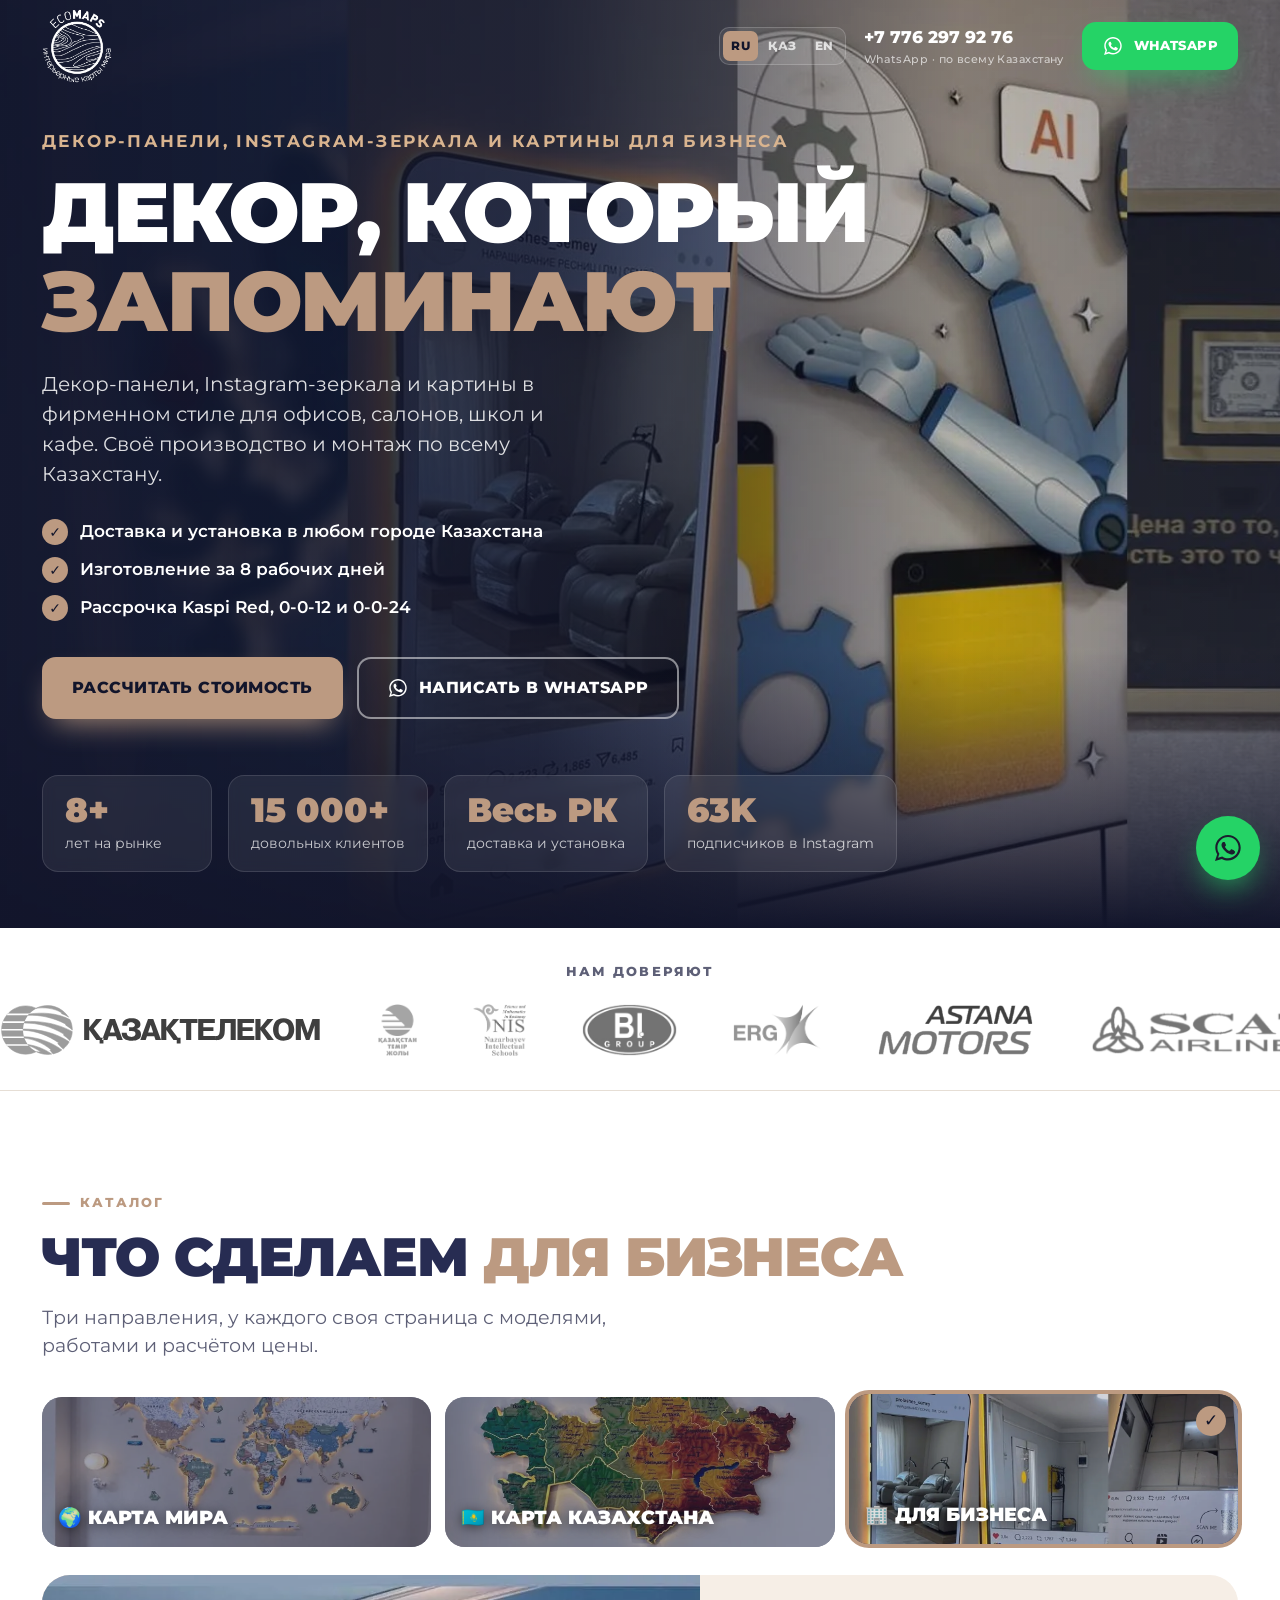
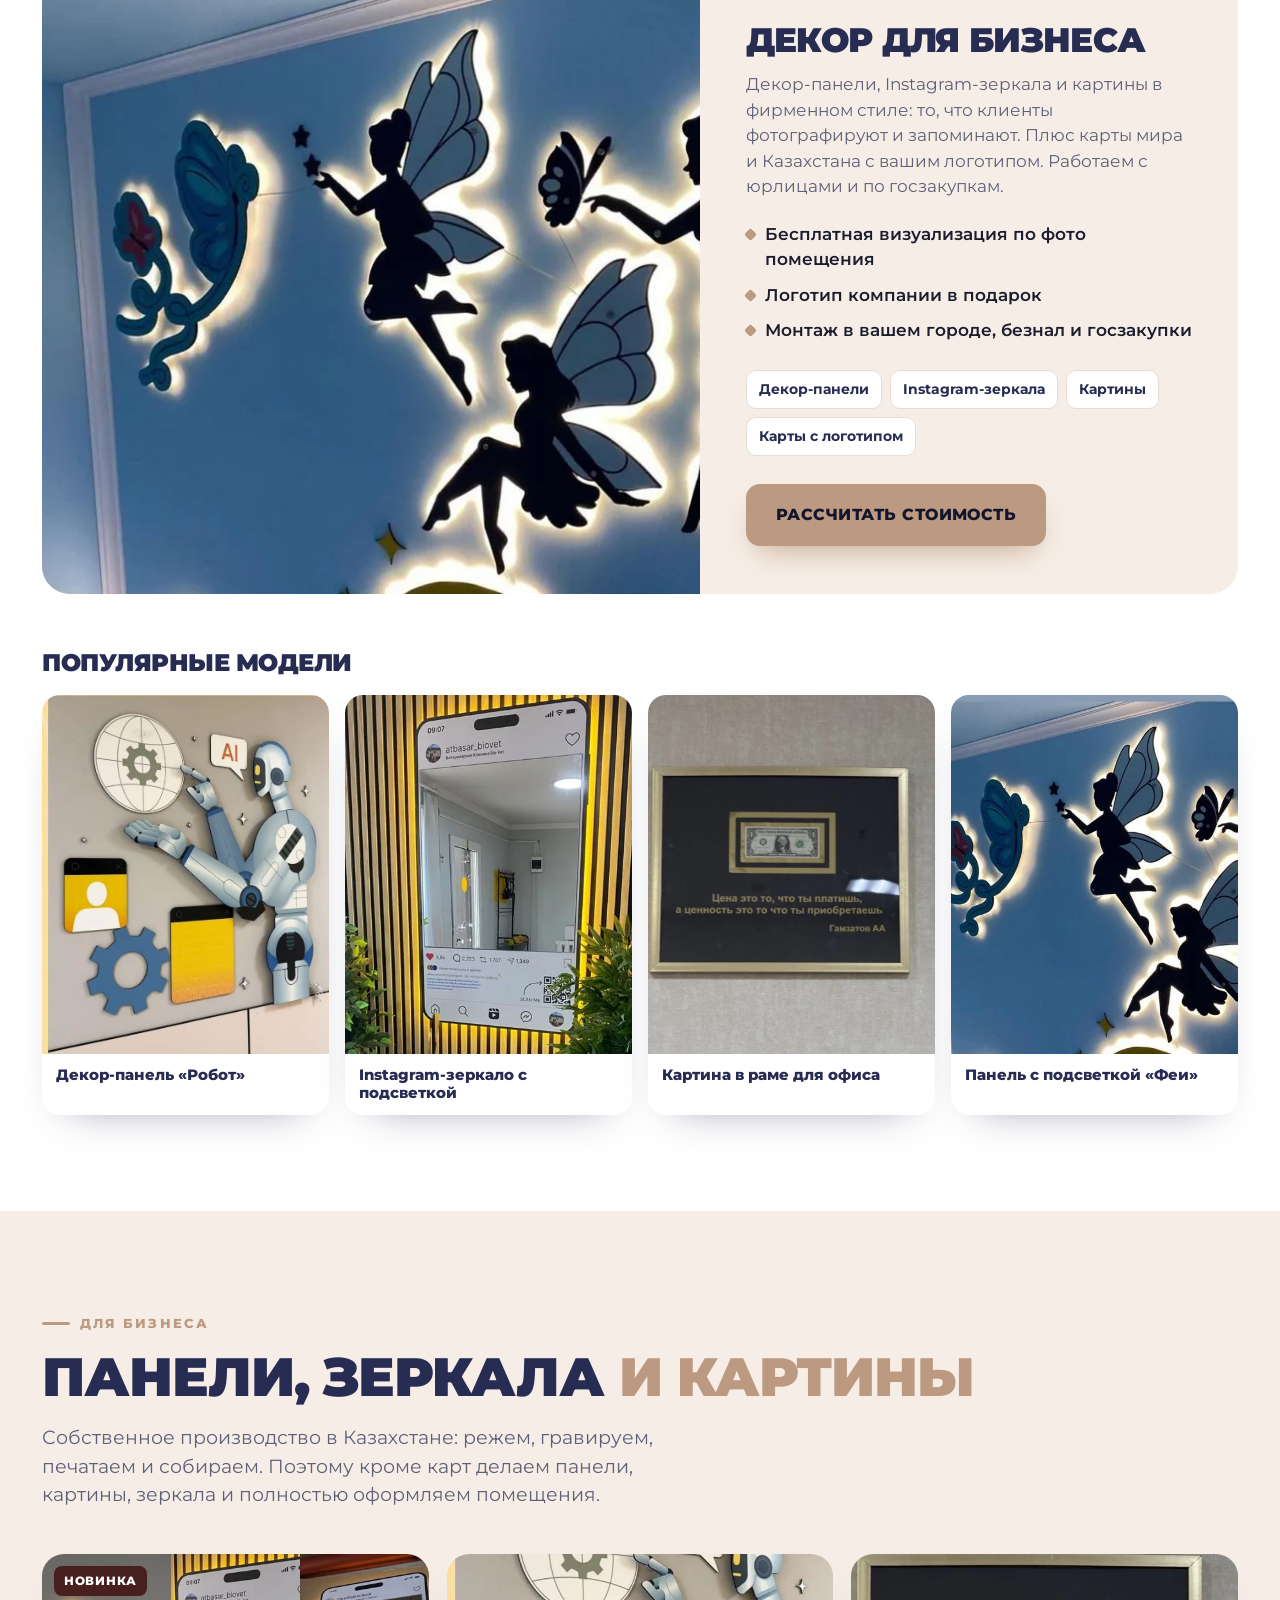
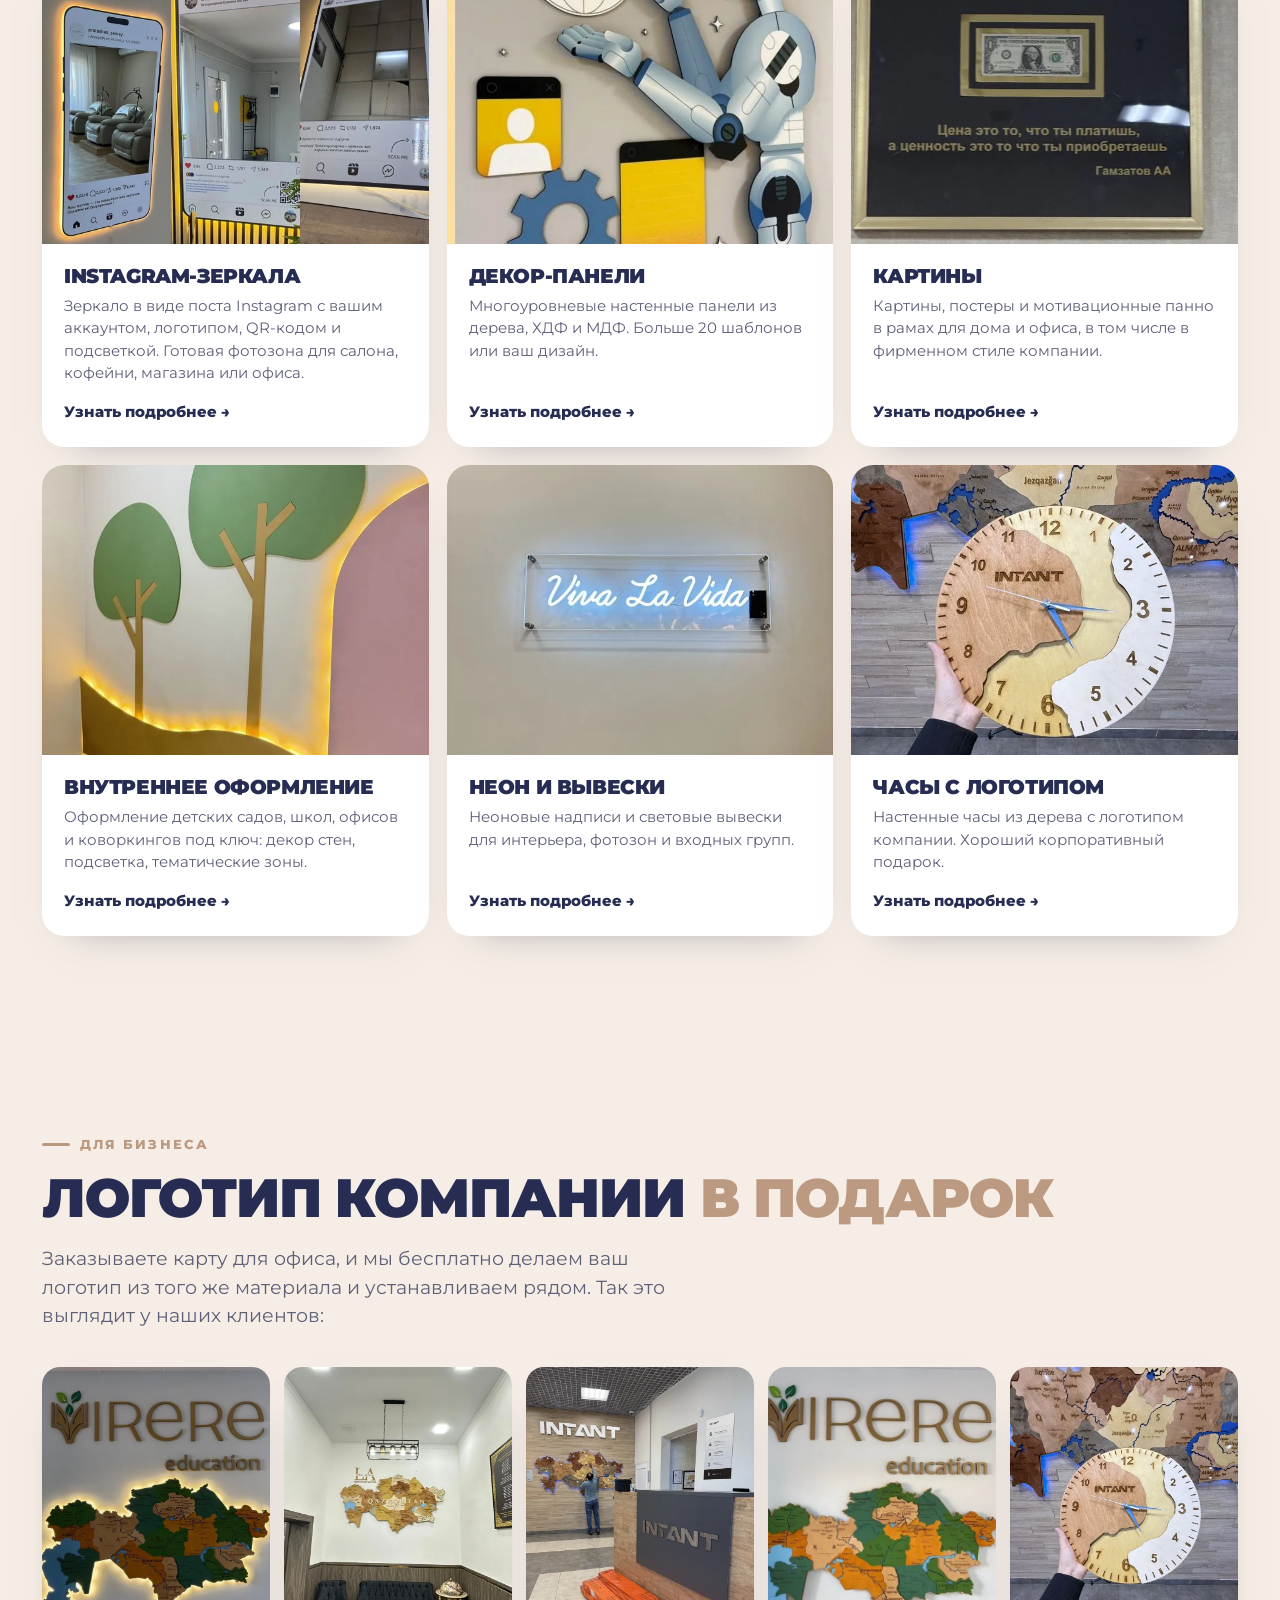
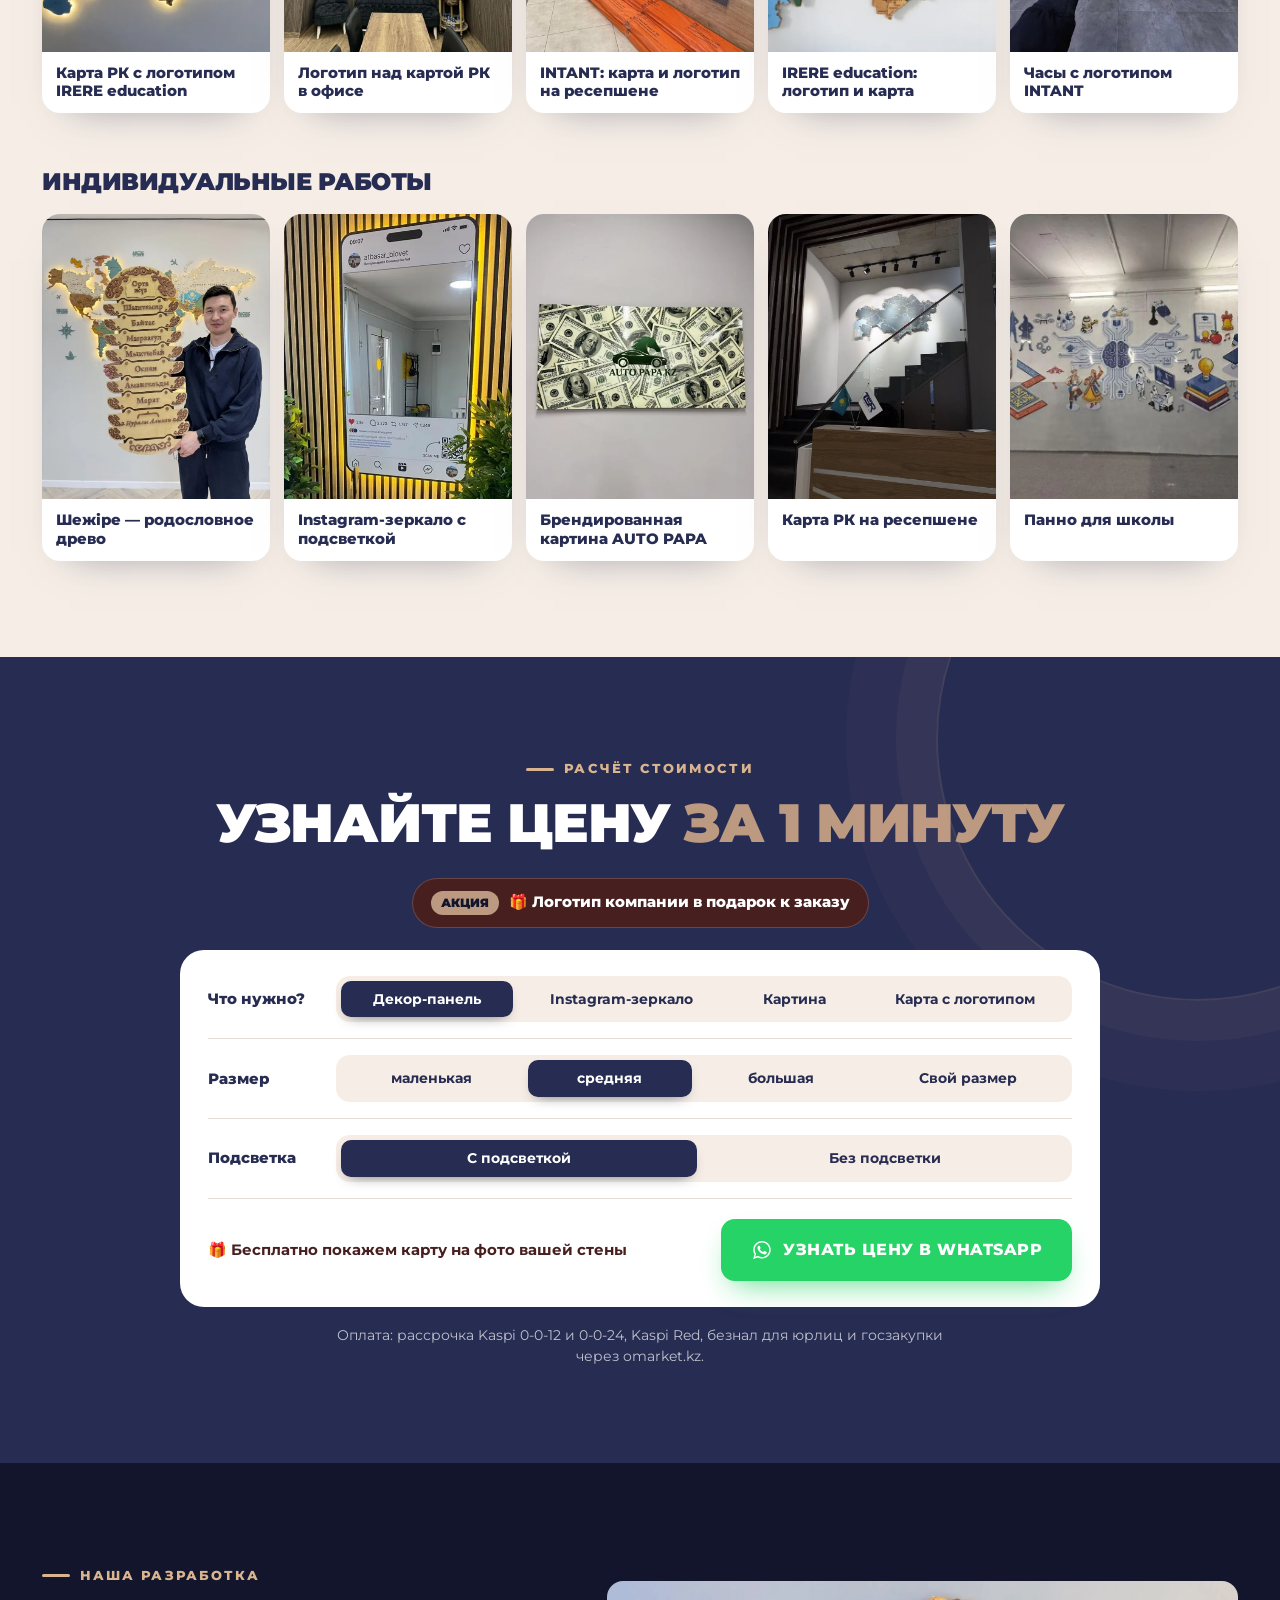
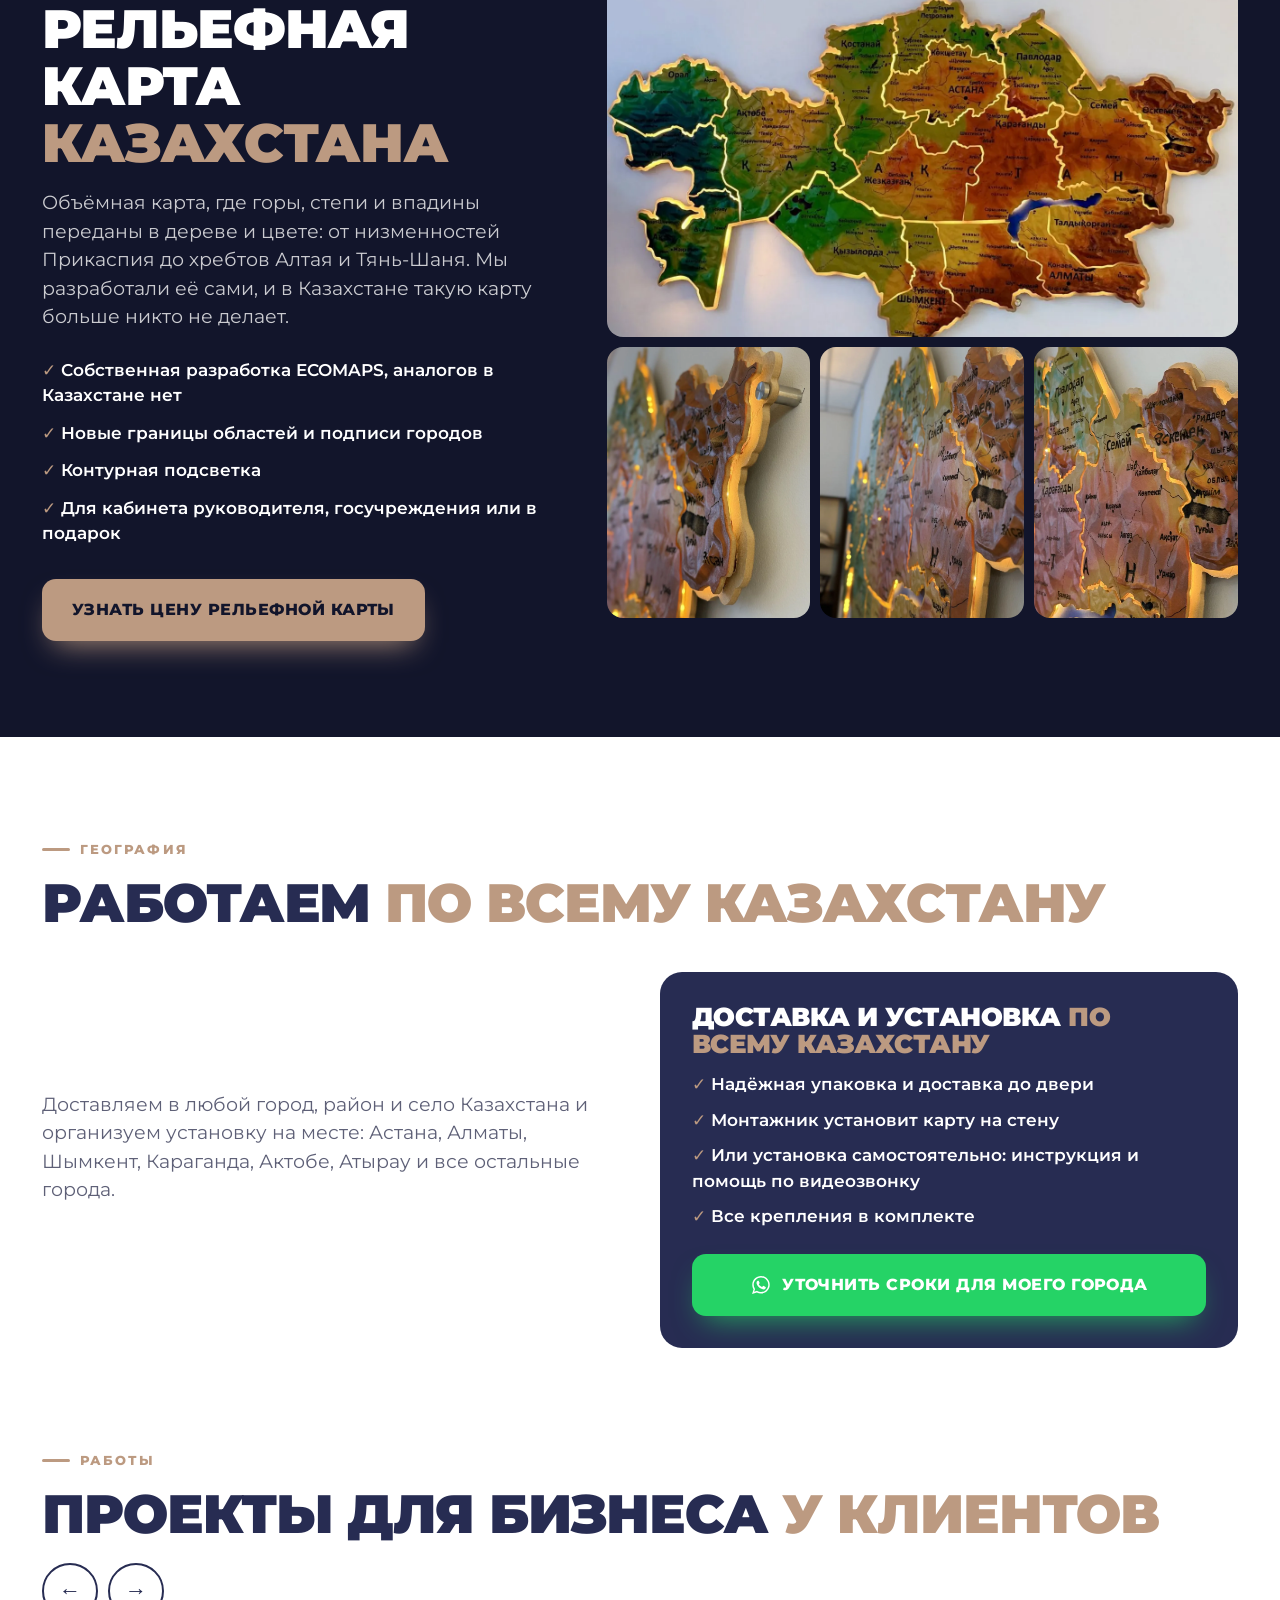
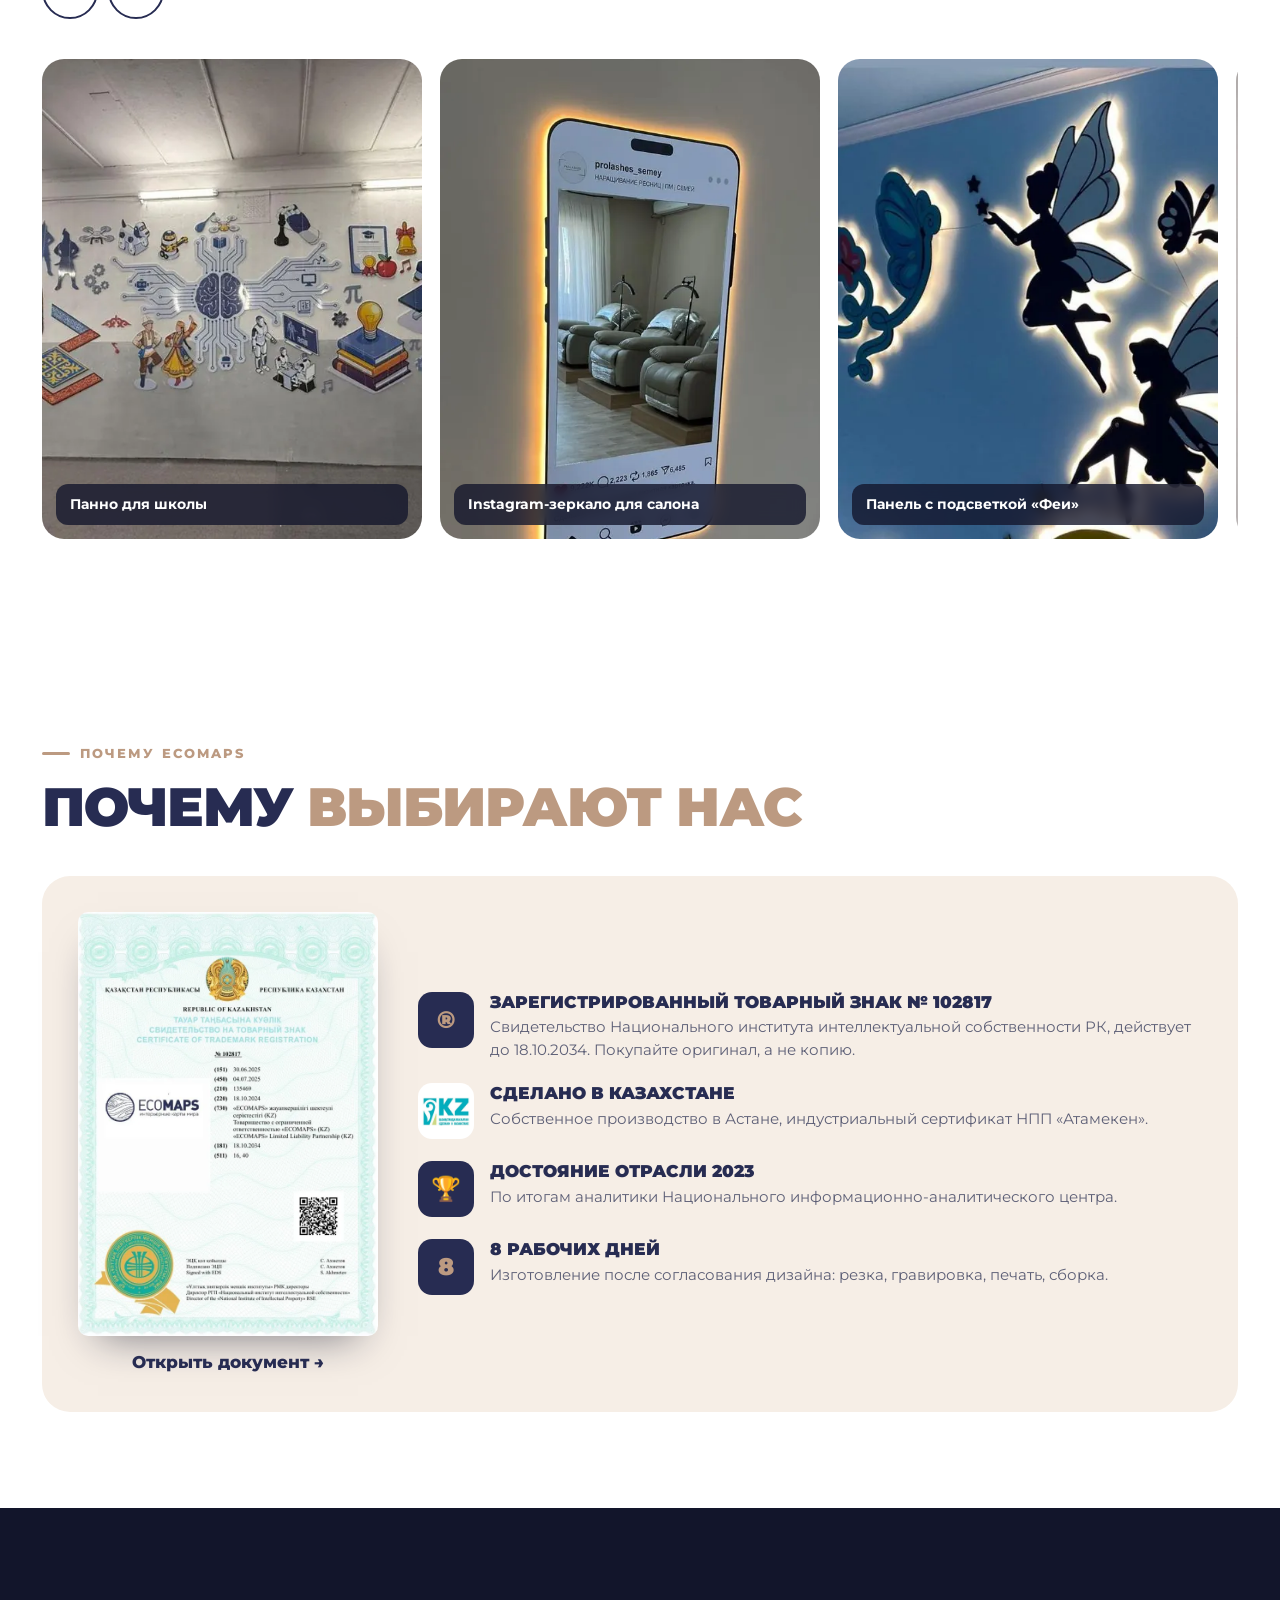
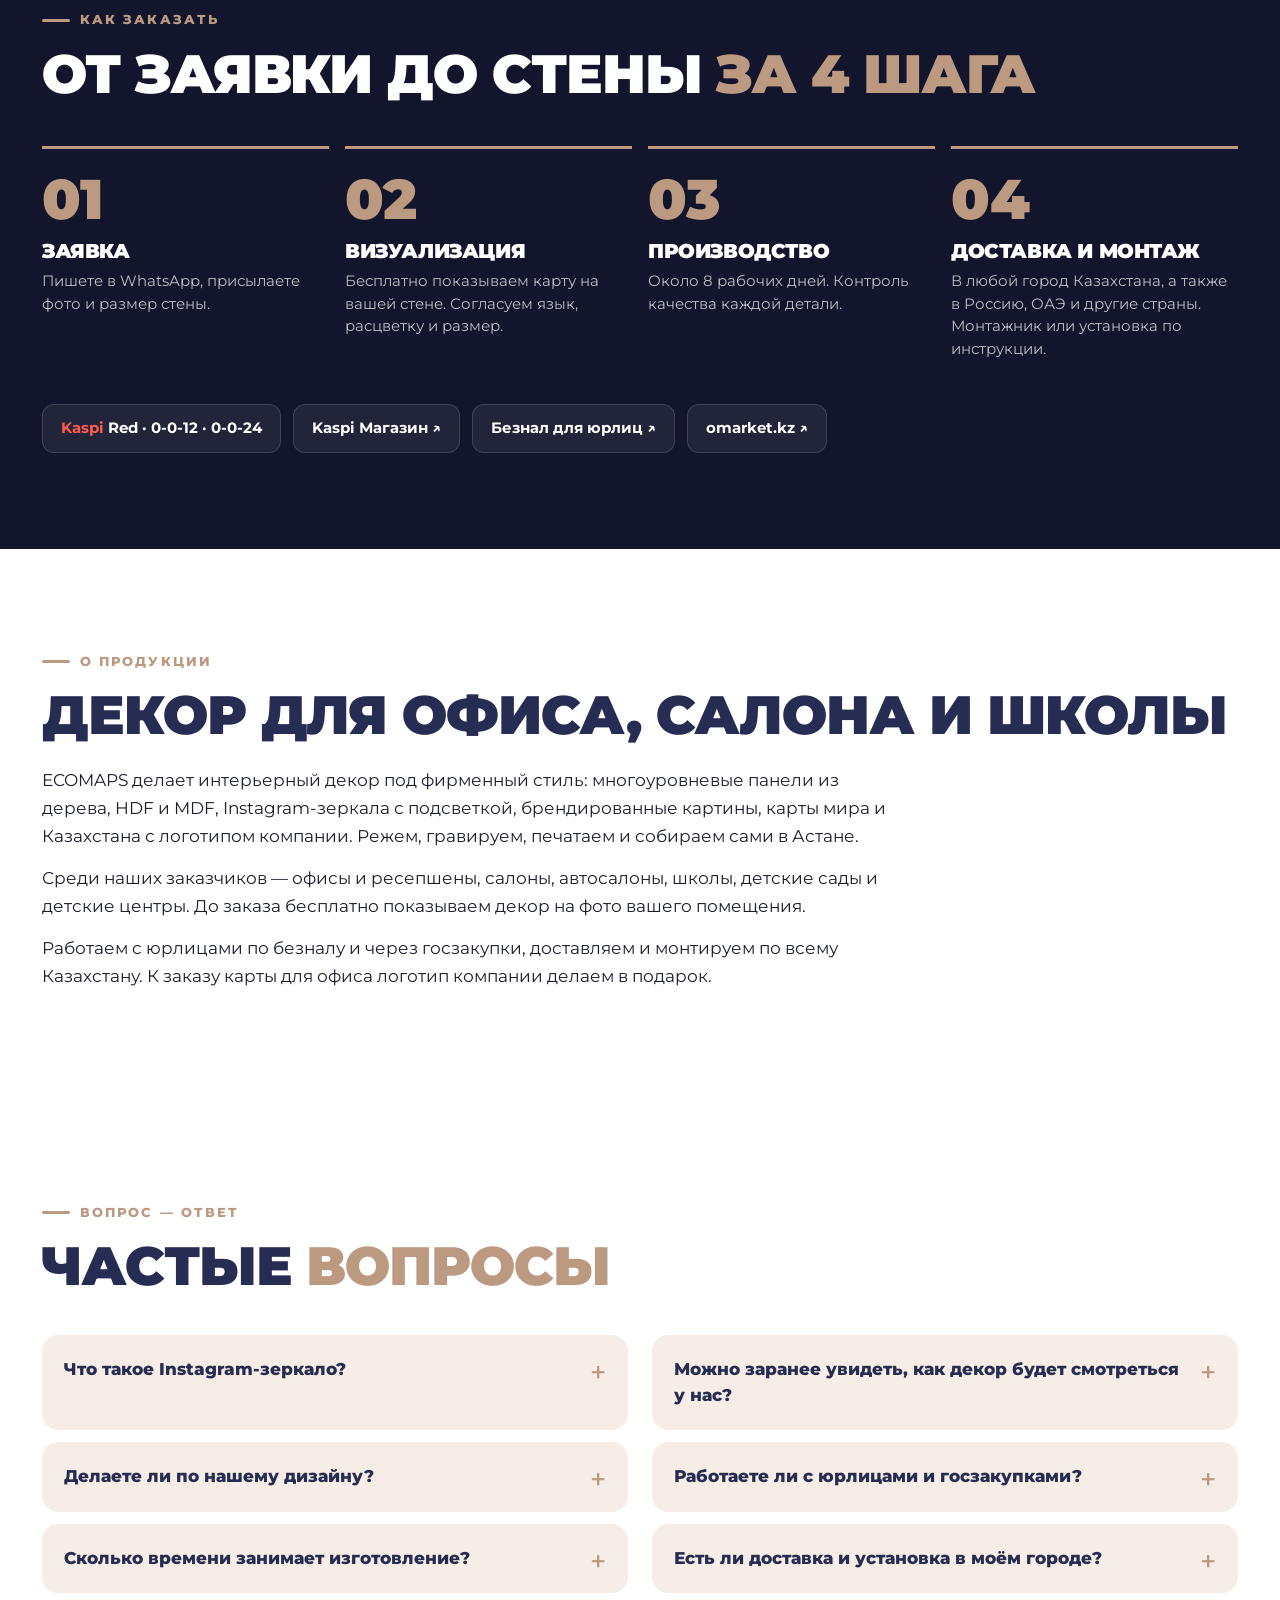
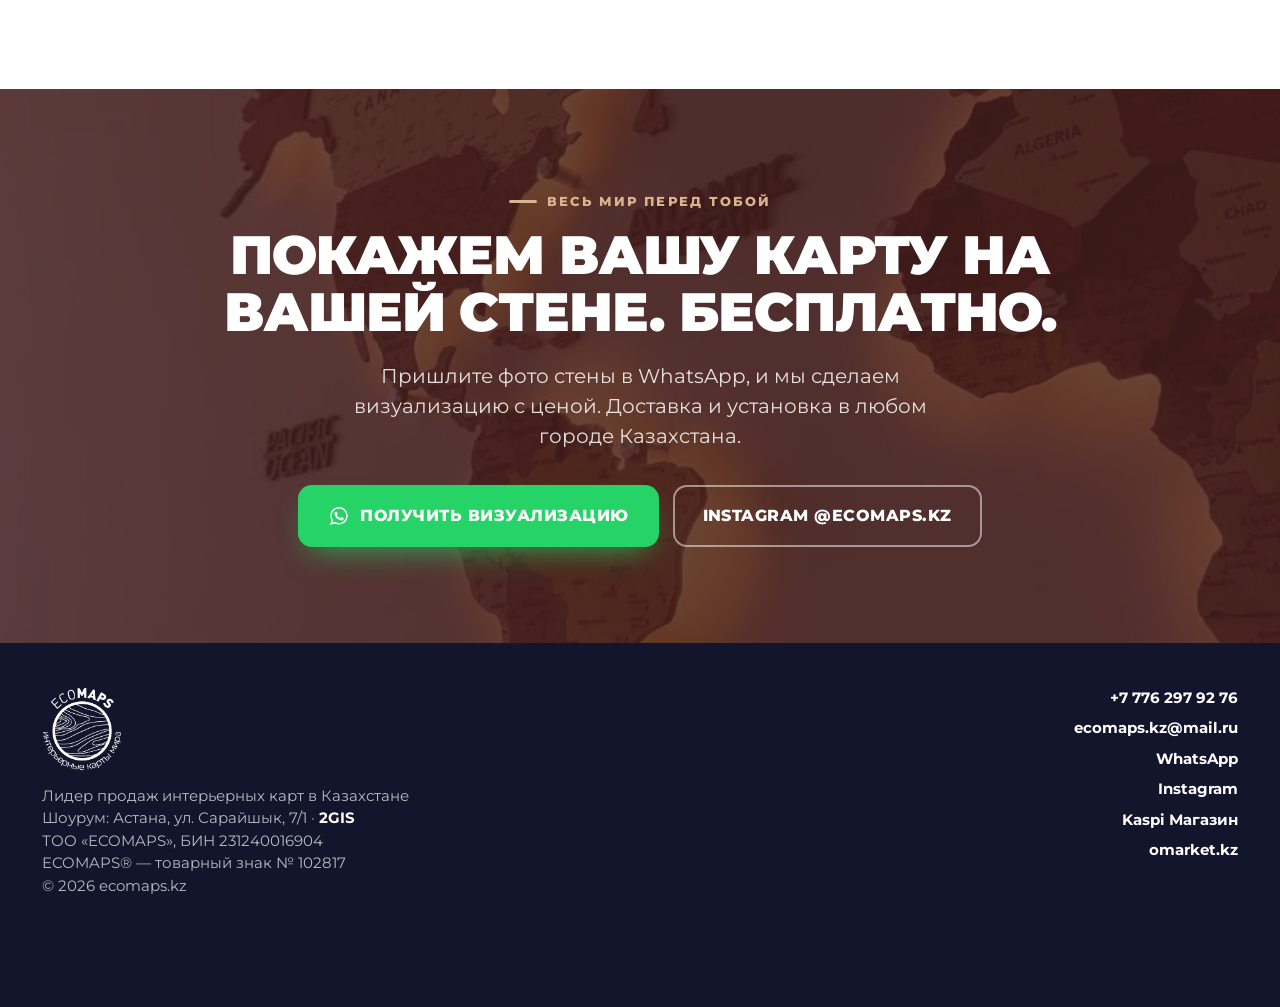
==== business/index.html @ 84aa9c74 "Акция: полоска «Только 3 дня — скидки до 50%» на RU/KZ (скрывается после 12.11) Co-Authored-By: Clau" ====
<!DOCTYPE html>
<html lang="ru">
<head>
<meta charset="UTF-8">
<meta name="viewport" content="width=device-width, initial-scale=1">
<title>Декор для бизнеса: панели, зеркала, картины — ECOMAPS</title>
<meta name="description" content="Декор-панели, Instagram-зеркала, брендированные картины и карты с логотипом для офисов, салонов и школ. Своё производство, монтаж по Казахстану.">
<meta property="og:title" content="ECOMAPS — декор для бизнеса">
<meta property="og:description" content="Декор-панели, Instagram-зеркала, брендированные картины и карты с логотипом для офисов, салонов и школ. Своё производство, монтаж по Казахстану.">
<meta property="og:image" content="https://ecomaps.kz/img/hero-wide.jpg?v=f53d175c">
<meta property="og:url" content="https://ecomaps.kz/business/">
<meta property="og:type" content="website">
<link rel="canonical" href="https://ecomaps.kz/business/">
<script type="application/ld+json">{"@context": "https://schema.org", "@graph": [{"@type": ["Store", "Organization"], "@id": "https://ecomaps.kz/#store", "name": "ECOMAPS", "legalName": "ТОО «ECOMAPS»", "url": "https://ecomaps.kz/", "logo": "https://ecomaps.kz/img/ads/logo-square.png?v=f53d175c", "image": "https://ecomaps.kz/img/hero-wide.jpg?v=f53d175c", "telephone": "+77762979276", "priceRange": "₸₸", "address": {"@type": "PostalAddress", "streetAddress": "ул. Сарайшык, 7/1", "addressLocality": "Астана", "addressCountry": "KZ"}, "areaServed": {"@type": "Country", "name": "Kazakhstan"}, "sameAs": ["https://www.instagram.com/ecomaps.kz/", "https://2gis.kz/astana/geo/70000001057229459", "https://l.kaspi.kz/shop/HHgEF6jwWSDbpnh"]}, {"@type": "WebPage", "@id": "https://ecomaps.kz/business/#page", "url": "https://ecomaps.kz/business/", "name": "Декор для бизнеса: панели, зеркала, картины — ECOMAPS", "description": "Декор-панели, Instagram-зеркала, брендированные картины и карты с логотипом для офисов, салонов и школ. Своё производство, монтаж по Казахстану.", "inLanguage": "ru", "isPartOf": {"@type": "WebSite", "@id": "https://ecomaps.kz/#site", "url": "https://ecomaps.kz/", "name": "ECOMAPS"}, "about": {"@id": "https://ecomaps.kz/#store"}}, {"@type": "FAQPage", "mainEntity": [{"@type": "Question", "name": "Что такое Instagram-зеркало?", "acceptedAnswer": {"@type": "Answer", "text": "Зеркало в виде поста Instagram с вашим аккаунтом, логотипом, QR-кодом и подсветкой. Его ставят как фотозону в салоне, кофейне, магазине или офисе."}}, {"@type": "Question", "name": "Можно заранее увидеть, как декор будет смотреться у нас?", "acceptedAnswer": {"@type": "Answer", "text": "Да. Пришлите фото помещения в WhatsApp, и мы бесплатно сделаем визуализацию."}}, {"@type": "Question", "name": "Делаете ли по нашему дизайну?", "acceptedAnswer": {"@type": "Answer", "text": "Да. Есть больше 20 готовых шаблонов панелей, но можем сделать по вашему макету или в фирменном стиле компании."}}, {"@type": "Question", "name": "Работаете ли с юрлицами и госзакупками?", "acceptedAnswer": {"@type": "Answer", "text": "Да: безнал по счёту, госзакупки и omarket.kz. У нас индустриальный сертификат НПП «Атамекен» и сертификат СТ-KZ."}}, {"@type": "Question", "name": "Сколько времени занимает изготовление?", "acceptedAnswer": {"@type": "Answer", "text": "Около 8 рабочих дней после согласования дизайна. Сроки индивидуальных заказов обговариваем отдельно."}}, {"@type": "Question", "name": "Есть ли доставка и установка в моём городе?", "acceptedAnswer": {"@type": "Answer", "text": "Да. Доставляем по всему Казахстану в города, районы и сёла, а также в Россию, ОАЭ и другие страны. Установку организуем на месте или поможем установить самостоятельно по видеозвонку."}}]}]}</script>
<link rel="alternate" hreflang="ru" href="https://ecomaps.kz/business/">
<link rel="alternate" hreflang="kk" href="https://ecomaps.kz/kz/business/">
<link rel="alternate" hreflang="en" href="https://ecomaps.kz/en/business/">
<link rel="alternate" hreflang="x-default" href="https://ecomaps.kz/business/">
<link rel="icon" type="image/png" href="../img/favicon.png?v=f53d175c">
<script async src="https://www.googletagmanager.com/gtag/js?id=G-HMMT7JD949"></script>
<script>window.dataLayer=window.dataLayer||[];function gtag(){dataLayer.push(arguments);}gtag('js',new Date());gtag('config','G-HMMT7JD949');gtag('config','AW-826481600');</script>
<script>/* OpenAI Ads Pixel (конверсии рекламы в ChatGPT) */
!function(w,d,s,u){if(w.oaiq)return;var q=function(){q.q.push(arguments)};q.q=[];w.oaiq=q;var j=d.createElement(s);j.async=1;j.src=u;var f=d.getElementsByTagName(s)[0];f.parentNode.insertBefore(j,f)}(window,document,"script","https://bzrcdn.openai.com/sdk/oaiq.min.js");oaiq("init",{pixelId:"DipQq4rYeV9NBQEsWQdgFW",debug:true});</script>
<script>/* Яндекс Метрика с вебвизором (тот же счётчик, что на /whatsapp) */
var YM_ID=103848088;(function(m,e,t,r,i,k,a){m[i]=m[i]||function(){(m[i].a=m[i].a||[]).push(arguments)};m[i].l=1*new Date();k=e.createElement(t),a=e.getElementsByTagName(t)[0],k.async=1,k.src=r,a.parentNode.insertBefore(k,a)})(window,document,'script','https://mc.yandex.ru/metrika/tag.js?id='+YM_ID,'ym');
ym(YM_ID,'init',{webvisor:true,clickmap:true,trackLinks:true,accurateTrackBounce:true});
/* Meta Pixel (Facebook/Instagram реклама): впишите ID в src/build.py → META_PIXEL_ID */
var META_PIXEL_ID='576043711342731';if(META_PIXEL_ID){!function(f,b,e,v,n,t,s){if(f.fbq)return;n=f.fbq=function(){n.callMethod?n.callMethod.apply(n,arguments):n.queue.push(arguments)};if(!f._fbq)f._fbq=n;n.push=n;n.loaded=!0;n.version='2.0';n.queue=[];t=b.createElement(e);t.async=!0;t.src=v;s=b.getElementsByTagName(e)[0];s.parentNode.insertBefore(t,s)}(window,document,'script','https://connect.facebook.net/en_US/fbevents.js');fbq('init',META_PIXEL_ID);fbq('track','PageView');}
</script>
<link rel="preconnect" href="https://fonts.googleapis.com">
<link rel="preconnect" href="https://fonts.gstatic.com" crossorigin>
<link href="https://fonts.googleapis.com/css2?family=Montserrat:wght@400;500;600;700;800;900&display=swap" rel="stylesheet">
<link rel="stylesheet" href="../assets/style.css?v=369728b9">
<style>.hero-bg{background-image:url(../img/hero-biz.webp?v=f53d175c)}.final:before{background-image:url(../img/g3.webp?v=f53d175c)}</style>
</head>
<body data-mode="biz">

<svg width="0" height="0" style="position:absolute">
  <symbol id="wa" viewBox="0 0 32 32"><path fill="currentColor" d="M16 3C9 3 3.3 8.6 3.3 15.6c0 2.4.7 4.7 1.9 6.7L3 29l6.9-2.1c1.9 1.1 4 1.6 6.1 1.6 7 0 12.7-5.7 12.7-12.7S23 3 16 3zm0 23.2c-1.9 0-3.8-.5-5.4-1.5l-.4-.2-4.1 1.2 1.3-4-.3-.4c-1.1-1.7-1.7-3.6-1.7-5.6C5.4 9.8 10.2 5 16 5s10.6 4.8 10.6 10.6S21.8 26.2 16 26.2zm5.8-7.9c-.3-.2-1.9-.9-2.2-1-.3-.1-.5-.2-.7.2-.2.3-.8 1-1 1.2-.2.2-.4.2-.7.1-.3-.2-1.3-.5-2.5-1.6-.9-.8-1.6-1.8-1.7-2.1-.2-.3 0-.5.1-.6l.5-.6c.2-.2.2-.3.3-.5.1-.2 0-.4 0-.6l-1-2.4c-.3-.6-.5-.5-.7-.5h-.6c-.2 0-.6.1-.9.4-.3.3-1.2 1.1-1.2 2.8s1.2 3.2 1.4 3.5c.2.2 2.4 3.6 5.7 5 .8.3 1.4.5 1.9.7.8.3 1.5.2 2.1.1.6-.1 1.9-.8 2.2-1.5.3-.7.3-1.4.2-1.5-.1-.1-.3-.2-.6-.4z"/></symbol>
</svg>

<header id="top">
  <div class="sale-bar" id="saleBar" data-end="2026-11-12T23:59:59+05:00"><div class="wrap"><b>Только 3 дня</b> <span>Скидки до 50% на карты из дерева</span> <a class="js-wa" href="https://ecomaps.kz/whatsapp" data-place="sale-bar">Узнать цену со скидкой →</a></div></div>
  <script>(function(){var b=document.getElementById('saleBar');if(!b)return;if(Date.now()>Date.parse(b.dataset.end)){b.remove();return}document.documentElement.classList.add('has-sale')})()</script>
  <div class="wrap nav">
    <a class="logo" href="#top" aria-label="ECOMAPS"><img src="../img/logo-white.png?v=f53d175c" alt="ECOMAPS — интерьерные карты мира" width="70" height="74"></a>
    <nav class="menu">
      <a href="#catalog">Каталог</a>
      <a href="#services" data-m="biz">Услуги</a>
      <a href="#calc">Расчёт цены</a>
      <a href="#trust">О нас</a>
      <a href="#works">Работы</a>
      <a href="#faq">Вопросы</a>
    </nav>
    <div class="hdr-r">
      <div class="lang"><a href="/business/" hreflang="ru" class="on">RU</a><a href="/kz/business/" hreflang="kk">ҚАЗ</a><a href="/en/business/" hreflang="en">EN</a></div>
      <a class="phone js-wa" href="https://ecomaps.kz/whatsapp" data-place="phone" data-choose>+7 776 297 92 76<small>WhatsApp · по всему Казахстану</small></a>
      <a class="btn btn-wa js-wa" href="https://ecomaps.kz/whatsapp" data-place="header"><svg><use href="#wa"/></svg><span>WhatsApp</span></a>
    </div>
  </div>
</header>

<main>
<section class="hero">
  <div class="hero-bg" role="img" aria-label="Декор-панель, Instagram-зеркало и картина"></div>
  <div class="wrap">
    <h1 class="reveal h1-key">Декор-панели, Instagram-зеркала и картины для бизнеса</h1>
    <p class="h1s reveal">Декор, который <em>запоминают</em></p>
    <p class="lead reveal">Декор-панели, Instagram-зеркала и картины в фирменном стиле для офисов, салонов, школ и кафе. Своё производство и монтаж по всему Казахстану.</p>
    <ul class="checks reveal">
      <li>Доставка и установка в любом городе Казахстана</li>
      <li>Изготовление за 8 рабочих дней</li>
      <li>Рассрочка Kaspi Red, 0-0-12 и 0-0-24</li>
    </ul>
    <div class="cta reveal">
      <a class="btn btn-gold" href="#calc">Рассчитать стоимость</a>
      <a class="btn btn-line js-wa" href="https://ecomaps.kz/whatsapp" data-place="hero"><svg><use href="#wa"/></svg>Написать в WhatsApp</a>
    </div>
    <div class="stats reveal">
      <div class="stat"><b>8+</b><span>лет на рынке</span></div>
      <div class="stat"><b>15 000+</b><span>довольных клиентов</span></div>
      <div class="stat"><b>Весь РК</b><span>доставка и установка</span></div>
      <div class="stat"><b>63K</b><span>подписчиков в Instagram</span></div>
    </div>
  </div>
</section>

<div class="logos" id="clients">
  <div class="lbl">Нам доверяют</div>
  <div class="track" id="track"></div>
</div>

<section id="catalog">
  <div class="wrap">
    <span class="kicker">Каталог</span>
    <h2>Что сделаем <span class="t">для бизнеса</span></h2>
    <p class="sub">Три направления, у каждого своя страница с моделями, работами и расчётом цены.</p>
    <nav class="modes">
      <a class="md" data-set="world" href="/#catalog"><img src="../img/tab-world.webp?v=f53d175c" alt="Карта мира"><span>🌍 Карта мира</span></a>
      <a class="md" data-set="kz" href="/kazakhstan/#catalog"><img src="../img/kz/k-phys.webp?v=f53d175c" alt="Карта Казахстана"><span>🇰🇿 Карта Казахстана</span></a>
      <a class="md" data-set="biz" href="/business/#catalog"><img src="../img/mirrors/mirrors-cover.webp?v=f53d175c" alt="Для бизнеса"><span>🏢 Для бизнеса</span></a>
    </nav>

    
    
    <div class="pane" data-m="biz">
      <div class="ph"><img src="../img/panels/fairies.webp?v=f53d175c" alt="Декор для бизнеса" loading="lazy"></div>
      <div class="tx">
        <h3>Декор для бизнеса</h3><p>Декор-панели, Instagram-зеркала и картины в фирменном стиле: то, что клиенты фотографируют и запоминают. Плюс карты мира и Казахстана с вашим логотипом. Работаем с юрлицами и по госзакупкам.</p>
        <ul><li>Бесплатная визуализация по фото помещения</li><li>Логотип компании в подарок</li><li>Монтаж в вашем городе, безнал и госзакупки</li></ul>
        <div class="chips"><span>Декор-панели</span><span>Instagram-зеркала</span><span>Картины</span><span>Карты с логотипом</span></div>
        <a class="btn btn-gold" href="#calc">Рассчитать стоимость</a>
      </div>
    </div>

    <h3 class="h3s">Популярные модели</h3>
    <div class="models" id="models"></div>
  </div>
</section>

<section class="relief" id="relief" data-m="kz biz">
  <div class="wrap">
    <div class="rl">
      <div>
        <span class="kicker" style="color:var(--gold)">Наша разработка</span>
        <h2>Рельефная карта <span class="t">Казахстана</span></h2>
        <p class="sub">Объёмная карта, где горы, степи и впадины переданы в дереве и цвете: от низменностей Прикаспия до хребтов Алтая и Тянь-Шаня. Мы разработали её сами, и в Казахстане такую карту больше никто не делает.</p>
        <ul class="rl-l"><li>Собственная разработка ECOMAPS, аналогов в Казахстане нет</li><li>Новые границы областей и подписи городов</li><li>Контурная подсветка</li><li>Для кабинета руководителя, госучреждения или в подарок</li></ul>
        <a class="btn btn-gold js-wa" href="https://ecomaps.kz/whatsapp" data-place="relief">Узнать цену рельефной карты</a>
      </div>
      <div class="rl-g">
        <img class="big" src="../img/relief/r3019.webp?v=f53d175c" alt="Рельефная карта Казахстана" loading="lazy">
        <img src="../img/relief/r3021.webp?v=f53d175c" alt="Рельефная карта РК сбоку: объём гор и контурная подсветка" loading="lazy">
        <img src="../img/relief/r3022.webp?v=f53d175c" alt="Рельеф Абайской области и Восточного Казахстана с подсветкой" loading="lazy">
        <img src="../img/relief/r3020.webp?v=f53d175c" alt="Восточный Казахстан на рельефной карте: Алтай, Өскемен, Зайсан" loading="lazy">
      </div>
    </div>
  </div>
</section>

<section class="gift-sec" id="gifts" data-m="biz">
  <div class="wrap">
    <span class="kicker">Для бизнеса</span>
    <h2>Логотип компании <span class="t">в подарок</span></h2>
    <p class="sub">Заказываете карту для офиса, и мы бесплатно делаем ваш логотип из того же материала и устанавливаем рядом. Так это выглядит у наших клиентов:</p>
    <div class="gal" id="giftGal"></div>
    <h3 class="h3s">Индивидуальные работы</h3>
    <div class="gal" id="indivGal"></div>
  </div>
</section>

<section class="svc-sec" id="services" data-m="biz">
  <div class="wrap">
    <span class="kicker" data-m="biz">Для бизнеса</span>
    <h2 data-m="biz">Панели, зеркала <span class="t">и картины</span></h2>
    <p class="sub">Собственное производство в Казахстане: режем, гравируем, печатаем и собираем. Поэтому кроме карт делаем панели, картины, зеркала и полностью оформляем помещения.</p>
    <div class="svc">
      <div class="sv reveal"><div class="im"><img src="../img/mirrors/mirrors-cover.webp?v=f53d175c" alt="Instagram-зеркала" loading="lazy"><span class="new">Новинка</span></div><div class="bd"><h3>Instagram-зеркала</h3><p>Зеркало в виде поста Instagram с вашим аккаунтом, логотипом, QR-кодом и подсветкой. Готовая фотозона для салона, кофейни, магазина или офиса.</p><a class="js-wa" href="https://ecomaps.kz/whatsapp" data-place="svc-mirrors">Узнать подробнее →</a></div></div>
      <div class="sv reveal"><div class="im"><img src="../img/services/panels.webp?v=f53d175c" alt="Декор-панели" loading="lazy"></div><div class="bd"><h3>Декор-панели</h3><p>Многоуровневые настенные панели из дерева, ХДФ и МДФ. Больше 20 шаблонов или ваш дизайн.</p><a class="js-wa" href="https://ecomaps.kz/whatsapp" data-place="svc-panels">Узнать подробнее →</a></div></div>
      <div class="sv reveal"><div class="im"><img src="../img/services/painting.webp?v=f53d175c" alt="Картины" loading="lazy"></div><div class="bd"><h3>Картины</h3><p>Картины, постеры и мотивационные панно в рамах для дома и офиса, в том числе в фирменном стиле компании.</p><a class="js-wa" href="https://ecomaps.kz/whatsapp" data-place="svc-paintings">Узнать подробнее →</a></div></div>
      <div class="sv reveal"><div class="im"><img src="../img/services/interior.webp?v=f53d175c" alt="Внутреннее оформление" loading="lazy"></div><div class="bd"><h3>Внутреннее оформление</h3><p>Оформление детских садов, школ, офисов и коворкингов под ключ: декор стен, подсветка, тематические зоны.</p><a class="js-wa" href="https://ecomaps.kz/whatsapp" data-place="svc-interior">Узнать подробнее →</a></div></div>
      <div class="sv reveal"><div class="im"><img src="../img/services/neon.webp?v=f53d175c" alt="Неон и вывески" loading="lazy"></div><div class="bd"><h3>Неон и вывески</h3><p>Неоновые надписи и световые вывески для интерьера, фотозон и входных групп.</p><a class="js-wa" href="https://ecomaps.kz/whatsapp" data-place="svc-neon">Узнать подробнее →</a></div></div>
      <div class="sv reveal"><div class="im"><img src="../img/services/clock.webp?v=f53d175c" alt="Часы с логотипом" loading="lazy"></div><div class="bd"><h3>Часы с логотипом</h3><p>Настенные часы из дерева с логотипом компании. Хороший корпоративный подарок.</p><a class="js-wa" href="https://ecomaps.kz/whatsapp" data-place="svc-clock">Узнать подробнее →</a></div></div>
    </div>
  </div>
</section>

<section class="calc-sec" id="calc">
  <div class="wrap">
    <div class="calc-in">
      <span class="kicker" style="color:var(--gold)">Расчёт стоимости</span>
      <h2>Узнайте цену <span class="t">за 1 минуту</span></h2>
      <div class="promo"><i>Акция</i> 🎁 Логотип компании в подарок к заказу</div>
      <div class="calc2">
        <div class="row"><span class="lbl">Что нужно?</span><div class="seg" data-k="type">
          <button class="on">Декор-панель</button><button>Instagram-зеркало</button><button>Картина</button><button>Карта с логотипом</button>
        </div></div>
        <div class="row"><span class="lbl">Размер</span><div class="seg" data-k="size">
          <button>маленькая<small class="cm">150×87</small></button><button class="on">средняя<small class="cm">200×115</small></button><button>большая<small class="cm">250×145</small></button><button>Свой размер</button>
        </div></div>
        <div class="row"><span class="lbl">Подсветка</span><div class="seg" data-k="light">
          <button class="on">С подсветкой</button><button>Без подсветки</button>
        </div></div>
        <div class="go">
          <p>🎁 Бесплатно покажем карту на фото вашей стены</p>
          <a class="btn btn-wa js-wa" id="sendCalc" href="https://ecomaps.kz/whatsapp" data-place="calc"><svg><use href="#wa"/></svg>Узнать цену в WhatsApp</a>
        </div>
      </div>
      <p class="calc-note">Оплата: рассрочка Kaspi 0-0-12 и 0-0-24, Kaspi Red, безнал для юрлиц и госзакупки через omarket.kz.</p>
    </div>
  </div>
</section>

<section id="geo">
  <div class="wrap">
    <span class="kicker">География</span>
    <h2>Работаем <span class="t">по всему Казахстану</span></h2>
    <div class="geo" style="margin-top:40px">
      <div>
        <p class="sub" style="margin:0 0 24px">Доставляем в любой город, район и село Казахстана и организуем установку на месте: Астана, Алматы, Шымкент, Караганда, Актобе, Атырау и все остальные города.</p>
      </div>
      <div class="geo-card reveal">
        <h3>Доставка и установка <span>по всему Казахстану</span></h3>
        <ul><li>Надёжная упаковка и доставка до двери</li><li>Монтажник установит карту на стену</li><li>Или установка самостоятельно: инструкция и помощь по видеозвонку</li><li>Все крепления в комплекте</li></ul>
        <a class="btn btn-wa js-wa" href="https://ecomaps.kz/whatsapp" data-place="geo"><svg><use href="#wa"/></svg>Уточнить сроки для моего города</a>
      </div>
    </div>
  </div>
</section>

<section id="works" style="padding-top:0">
  <div class="wrap">
    <div class="car-head">
      <div><span class="kicker">Работы</span><h2><span data-m="biz">Проекты для бизнеса</span> <span class="t">у клиентов</span></h2></div>
      <div class="arrows" data-car="carWorks"><button aria-label="←">←</button><button aria-label="→">→</button></div>
    </div>
    <div class="car" id="carWorks"></div>
  </div>
</section>

<section class="trust-sec" id="trust">
  <div class="wrap">
    <span class="kicker">Почему ECOMAPS</span>
    <h2>Почему <span class="t">выбирают нас</span></h2>
    <div class="trust1 reveal">
      <a class="t-cert" href="../img/trust/trademark.jpg?v=f53d175c" target="_blank" rel="noopener" data-track="cert_open">
        <img src="../img/trust/trademark.webp?v=f53d175c" alt="Зарегистрированный товарный знак № 102817" loading="lazy">
        <span>Открыть документ →</span>
      </a>
      <ul class="t-list">
        <li><i class="ic">®</i><div><b>Зарегистрированный товарный знак № 102817</b><p>Свидетельство Национального института интеллектуальной собственности РК, действует до 18.10.2034. Покупайте оригинал, а не копию.</p></div></li>
        <li><i class="ic img"><img src="../img/trust/made-in-kz.png?v=f53d175c" alt="Made in Kazakhstan"></i><div><b>Сделано в Казахстане</b><p>Собственное производство в Астане, индустриальный сертификат НПП «Атамекен».</p></div></li>
        <li><i class="ic">🏆</i><div><b>Достояние отрасли 2023</b><p>По итогам аналитики Национального информационно-аналитического центра.</p></div></li>
        <li><i class="ic">8</i><div><b>8 рабочих дней</b><p>Изготовление после согласования дизайна: резка, гравировка, печать, сборка.</p></div></li>
      </ul>
    </div>
  </div>
</section>

<section class="steps-sec" id="how">
  <div class="wrap">
    <span class="kicker">Как заказать</span>
    <h2>От заявки до стены <span class="t">за 4 шага</span></h2>
    <div class="steps">
      <div class="st reveal"><h3>Заявка</h3><p>Пишете в WhatsApp, присылаете фото и размер стены.</p></div>
      <div class="st reveal"><h3>Визуализация</h3><p>Бесплатно показываем карту на вашей стене. Согласуем язык, расцветку и размер.</p></div>
      <div class="st reveal"><h3>Производство</h3><p>Около 8 рабочих дней. Контроль качества каждой детали.</p></div>
      <div class="st reveal"><h3>Доставка и монтаж</h3><p>В любой город Казахстана, а также в Россию, ОАЭ и другие страны. Монтажник или установка по инструкции.</p></div>
    </div>
    <div class="pay"><span><b>Kaspi</b> Red · 0-0-12 · 0-0-24</span><a href="https://l.kaspi.kz/shop/HHgEF6jwWSDbpnh" target="_blank" rel="noopener" data-track="outbound" data-to="kaspi">Kaspi Магазин ↗</a><a class="js-wa" href="https://ecomaps.kz/whatsapp" data-place="pay-corp">Безнал для юрлиц ↗</a><a href="https://omarket.kz/catalog/ecc_uchebnoe_oborudovanie/ecc_demonstracionnye_materialy/nastennye_karty/dekorativnaia-karta-mira-ecomaps-km-nastennaia-100x70x2-sm.html" target="_blank" rel="noopener" data-track="outbound" data-to="omarket">omarket.kz ↗</a></div>
  </div>
</section>

<section class="about-sec" id="about">
  <div class="wrap">
    <span class="kicker">О продукции</span>
    <h2>Декор для офиса, салона и школы</h2>
    <div class="about-tx"><p>ECOMAPS делает интерьерный декор под фирменный стиль: многоуровневые панели из дерева, HDF и MDF, Instagram-зеркала с подсветкой, брендированные картины, карты мира и Казахстана с логотипом компании. Режем, гравируем, печатаем и собираем сами в Астане.</p><p>Среди наших заказчиков — офисы и ресепшены, салоны, автосалоны, школы, детские сады и детские центры. До заказа бесплатно показываем декор на фото вашего помещения.</p><p>Работаем с юрлицами по безналу и через госзакупки, доставляем и монтируем по всему Казахстану. К заказу карты для офиса логотип компании делаем в подарок.</p></div>
  </div>
</section>

<section id="faq">
  <div class="wrap">
    <span class="kicker">Вопрос — ответ</span>
    <h2>Частые <span class="t">вопросы</span></h2>
    <div class="faq">
      <details><summary><h3>Что такое Instagram-зеркало?</h3></summary><p>Зеркало в виде поста Instagram с вашим аккаунтом, логотипом, QR-кодом и подсветкой. Его ставят как фотозону в салоне, кофейне, магазине или офисе.</p></details>
      <details><summary><h3>Можно заранее увидеть, как декор будет смотреться у нас?</h3></summary><p>Да. Пришлите фото помещения в WhatsApp, и мы бесплатно сделаем визуализацию.</p></details>
      <details><summary><h3>Делаете ли по нашему дизайну?</h3></summary><p>Да. Есть больше 20 готовых шаблонов панелей, но можем сделать по вашему макету или в фирменном стиле компании.</p></details>
      <details><summary><h3>Работаете ли с юрлицами и госзакупками?</h3></summary><p>Да: безнал по счёту, госзакупки и omarket.kz. У нас индустриальный сертификат НПП «Атамекен» и сертификат СТ-KZ.</p></details>
      <details><summary><h3>Сколько времени занимает изготовление?</h3></summary><p>Около 8 рабочих дней после согласования дизайна. Сроки индивидуальных заказов обговариваем отдельно.</p></details>
      <details><summary><h3>Есть ли доставка и установка в моём городе?</h3></summary><p>Да. Доставляем по всему Казахстану в города, районы и сёла, а также в Россию, ОАЭ и другие страны. Установку организуем на месте или поможем установить самостоятельно по видеозвонку.</p></details>
    </div>
  </div>
</section>

<section class="final">
  <div class="wrap">
    <span class="kicker" style="color:var(--gold)">Весь мир перед тобой</span>
    <h2>Покажем вашу карту на вашей стене. Бесплатно.</h2>
    <p>Пришлите фото стены в WhatsApp, и мы сделаем визуализацию с ценой. Доставка и установка в любом городе Казахстана.</p>
    <div class="cta">
      <a class="btn btn-wa js-wa" href="https://ecomaps.kz/whatsapp" data-place="final"><svg><use href="#wa"/></svg>Получить визуализацию</a>
      <a class="btn btn-line" href="https://www.instagram.com/ecomaps.kz/" target="_blank" rel="noopener">Instagram @ecomaps.kz</a>
    </div>
  </div>
</section>
</main>

<footer>
  <div class="wrap foot">
    <div>
      <a class="logo" href="#top" style="margin-bottom:14px"><img src="../img/logo-white.png?v=f53d175c" alt="ECOMAPS" width="84" height="88"></a>
      Лидер продаж интерьерных карт в Казахстане<br>Шоурум: Астана, ул. Сарайшык, 7/1 · <a href="https://2gis.kz/astana/geo/70000001057229459" target="_blank" rel="noopener">2GIS</a><br>ТОО «ECOMAPS», БИН 231240016904<br>ECOMAPS® — товарный знак № 102817<br>© <span id="y">2026</span> ecomaps.kz
    </div>
    <nav>
      <a class="js-wa" href="https://ecomaps.kz/whatsapp" data-place="phone" data-choose>+7 776 297 92 76</a>
      <a href="mailto:ecomaps.kz@mail.ru">ecomaps.kz@mail.ru</a>
      <a class="js-wa" href="https://ecomaps.kz/whatsapp" data-place="footer">WhatsApp</a>
      <a href="https://www.instagram.com/ecomaps.kz/" target="_blank" rel="noopener" data-track="outbound" data-to="instagram">Instagram</a>
      <a href="https://l.kaspi.kz/shop/HHgEF6jwWSDbpnh" target="_blank" rel="noopener" data-track="outbound" data-to="kaspi">Kaspi Магазин</a>
      <a href="https://omarket.kz/catalog/ecc_uchebnoe_oborudovanie/ecc_demonstracionnye_materialy/nastennye_karty/dekorativnaia-karta-mira-ecomaps-km-nastennaia-100x70x2-sm.html" target="_blank" rel="noopener" data-track="outbound" data-to="omarket">omarket.kz</a>
    </nav>
  </div>
</footer>

<div class="sheet" id="sheet" hidden>
  <div class="sheet-box" role="dialog" aria-label="Как вам удобнее?">
    <button class="sheet-x" aria-label="×">×</button>
    <b>Как вам удобнее?</b>
    <a class="btn btn-wa js-wa" href="https://ecomaps.kz/whatsapp" data-place="phone-wa"><svg><use href="#wa"/></svg>WhatsApp: чат или звонок</a>
    <p class="hint">Откроется чат с менеджером. Чтобы позвонить, нажмите 📞 вверху чата.</p>
    <a class="btn btn-gold" href="tel:+77762979276" data-place="phone-call">📞 Обычный звонок</a>
  </div>
</div>

<div class="lb" id="lb" hidden>
  <button class="lb-x" aria-label="×">×</button>
  <button class="lb-nav lb-prev" aria-label="←">‹</button>
  <figure><img id="lbImg" alt=""><figcaption><span id="lbCap"></span><a class="btn btn-wa js-wa" href="https://ecomaps.kz/whatsapp" data-place="lightbox"><svg><use href="#wa"/></svg>Хочу такую</a></figcaption></figure>
  <button class="lb-nav lb-next" aria-label="→">›</button>
  <div class="lb-n" id="lbN"></div>
</div>

<div class="modebar" id="modebar" aria-label="Разделы сайта">
  <span class="mb-l">Разделы сайта:</span>
  <a data-set="world" href="/#catalog">🌍 <span class="l">Карта мира</span><span class="s">Карты мира</span></a><a data-set="kz" href="/kazakhstan/#catalog">🇰🇿 <span class="l">Карта Казахстана</span><span class="s">Карты РК</span></a><a data-set="biz" href="/business/#catalog">🏢 <span class="l">Для бизнеса</span><span class="s">Для бизнеса</span></a>
</div>

<a class="fab js-wa" href="https://ecomaps.kz/whatsapp" data-place="fab" aria-label="WhatsApp"><svg viewBox="0 0 32 32"><use href="#wa"/></svg></a>

<script>
const P='../', I18N={"cap": {"g1": "Карта мира с подсветкой", "physical": "Физическая карта мира", "kids": "Светлая карта для детской", "g7": "Карта мира с флагами", "hero": "Карта мира в гостиной", "g2": "Карта мира в офисе", "g3": "Подсветка крупным планом", "g4": "Кабинет руководителя", "g5": "Холодная подсветка", "g6": "Рабочий кабинет", "g8": "Светлая карта с подсветкой", "light": "Тёплая подсветка", "world": "Карта мира в квартире", "detail": "Каждая страна — отдельная деталь", "install": "Монтаж карты", "kazakhstan": "Карта РК с новыми областями", "kz/k-navy": "Ночная карта РК с подсветкой", "kz/k-phys": "Физическая карта Казахстана", "kz/k-phys2": "Физическая карта РК с подсветкой", "kz/k-dark": "Карта РК в переговорной", "kz/k-reception": "Карта РК на ресепшене", "relief/r3019": "Рельефная 3D-карта РК", "relief/r3018": "Рельефная карта Казахстана", "irere": "Карта РК с логотипом IRERE education", "office": "Карта РК и логотип INTANT", "tab-kz": "Карта РК в фирменных цветах", "gift/la": "Логотип над картой РК в офисе", "gift/intant": "INTANT: карта и логотип на ресепшене", "gift/irere2": "IRERE education: логотип и карта", "gift/clock": "Часы с логотипом INTANT", "gift/shezhire": "Шежіре — родословное древо", "gift/autopapa": "Брендированная картина AUTO PAPA", "mirrors/m1": "Instagram-зеркало для салона", "mirrors/m3": "Instagram-зеркало с подсветкой", "services/poster": "Брендированная картина для автосалона", "services/interior2": "Оформление детского сада", "panels/school-mural": "Панно для школы", "services/panels": "Декор-панель «Робот»", "services/painting": "Картина в раме для офиса", "panels/fairies": "Панель с подсветкой «Феи»", "panels/space-corridor": "Оформление коридора «Космос»", "panels/kids-robot": "Панель для детского центра", "panels/planets": "Панель «Планеты»", "mirrors/m4": "Instagram-зеркало для школы"}};
const $=s=>document.querySelector(s), $$=s=>[...document.querySelectorAll(s)];
const LANG=document.documentElement.lang;

/* ---------- аналитика: GA4 + Яндекс Метрика (вебвизор) + Meta Pixel ---------- */
let MODE='world';
function track(ev,p){p=Object.assign({lang:LANG,mode:MODE},p||{});
  try{gtag('event',ev,p)}catch(e){}
  /* Google Ads: конверсия «Клик WhatsApp с сайта» (аккаунт 929-122-4347) */
  try{if(ev==='whatsapp_click'||ev==='phone_call') gtag('event','conversion',{send_to:'AW-826481600/ZKglCIKfqrQdEMC3jIoD'})}catch(e){}
  try{if(window.ym&&YM_ID) ym(YM_ID,'reachGoal',ev,p)}catch(e){}
  try{if(window.fbq){const std={whatsapp_click:'Contact',phone_call:'Contact',calc_submit:'Lead',outbound:'ViewContent'}[ev]; std?fbq('track',std,p):fbq('trackCustom',ev,p)}}catch(e){}
}

$('#y').textContent=new Date().getFullYear();
const hdr=$('header'), mb=$('#modebar'), cat=$('#catalog'), fin=$('.final');
const onS=()=>{hdr.classList.toggle('solid',scrollY>40);
  const h=$('.hero').getBoundingClientRect();
  mb.classList.toggle('show', h.bottom<90); hdr.classList.toggle('flat', h.bottom<90);};
addEventListener('scroll',onS,{passive:true});

const logos=[['kazakhtelecom.svg','Kazakhtelecom'],['pres/ktz-v.png','Қазақстан темір жолы'],['pres/nis.png','Nazarbayev Intellectual Schools'],['pres/bigroup.png','BI Group'],['pres/erg.png','ERG'],['pres/astanamotors.png','Astana Motors'],['pres/scat.png','SCAT Airlines'],['otbasy.svg','Otbasy Bank'],['allur.svg','Allur'],['iek.svg','IEK'],['pres/binom.png','BINOM School'],['pres/rfmsh.png','РФМШ'],['pres/spectrum.png','Spectrum International School'],['pres/svoydom.png','Svoy Dom'],['pres/gybrat.png','Gybrat'],['pres/helios.png','Helios']];
$('#track').innerHTML=[...logos,...logos].map(([f,n])=>`<img src="${P}img/logos/${f}" alt="${n}" loading="lazy">`).join('');

/* ---------- контент по режимам ---------- */
const C=I18N.cap;
const card=(k,cls)=>`<figure class="${cls}"><img src="${P}img/${k}.webp?v=f53d175c" alt="${C[k]}" loading="lazy"><figcaption>${C[k]}</figcaption></figure>`;
const MODELS={
  world:['g1','physical','kids','g7'],
  kz:['kazakhstan','kz/k-navy','relief/r3019','irere'],
  biz:['services/panels','mirrors/m3','services/painting','panels/fairies']};
const WORKS={
  world:['hero','g3','g2','g4','g5','g6','g8','light','world','detail','install'],
  kz:['kz/k-phys','irere','kz/k-navy','gift/la','office','kz/k-dark','kz/k-reception','kazakhstan','relief/r3018','kz/k-phys2'],
  biz:['panels/school-mural','mirrors/m1','panels/fairies','services/poster','panels/space-corridor','mirrors/m4','panels/kids-robot','gift/autopapa','panels/planets','services/interior2','office','gift/la']};
const gG=$('#giftGal'); if(gG) gG.innerHTML=['irere','gift/la','gift/intant','gift/irere2','gift/clock'].map(k=>card(k,'gi')).join('');
const iG=$('#indivGal'); if(iG) iG.innerHTML=['gift/shezhire','mirrors/m3','gift/autopapa','kz/k-reception','panels/school-mural'].map(k=>card(k,'gi')).join('');

function setMode(m){
  MODE=m;
  $$('[data-set]').forEach(b=>b.classList.toggle('on',b.dataset.set===m));
  $('#models').innerHTML=MODELS[m].map(k=>card(k,'mo')).join('');
  $('#carWorks').innerHTML=WORKS[m].map(k=>card(k,'wk')).join('');
}
$$('[data-set]').forEach(b=>b.addEventListener('click',()=>track('mode_select',{to:b.dataset.set,src:b.closest('#modebar')?'bar':'catalog'})));

$$('.arrows').forEach(a=>{const c=document.getElementById(a.dataset.car); const [p,n]=a.querySelectorAll('button'); p.onclick=()=>c.scrollBy({left:-c.clientWidth*.8}); n.onclick=()=>c.scrollBy({left:c.clientWidth*.8});});

/* ---------- калькулятор ---------- */
function pick(k,i){const bs=$$(`.seg[data-k="${k}"] button`); bs.forEach((x,j)=>x.classList.toggle('on',j===i));}
const val=k=>{const b=$(`.seg[data-k="${k}"] button.on`); return b?b.firstChild.textContent.trim():''};
$$('.seg').forEach(g=>g.addEventListener('click',e=>{const b=e.target.closest('button'); if(!b) return;
  g.querySelectorAll('button').forEach(x=>x.classList.toggle('on',x===b)); track('calc_option',{k:g.dataset.k,v:val(g.dataset.k)});}));
$('#sendCalc').addEventListener('click',()=>track('calc_submit',{type:val('type'),size:val('size'),light:val('light')}));

/* ---------- телефон: WhatsApp или звонок ---------- */
const sheet=$('#sheet');
$$('[data-choose]').forEach(a=>a.addEventListener('click',e=>{e.preventDefault();e.stopImmediatePropagation();sheet.hidden=false;track('phone_open');}));
sheet.addEventListener('click',e=>{if(e.target===sheet||e.target.closest('.sheet-x')) sheet.hidden=true;});
$('[data-place="phone-call"]').addEventListener('click',()=>{track('phone_call'); try{oaiq('measure','lead_created',{type:'customer_action'})}catch(_){}});


/* ---------- просмотр фото на весь экран ---------- */
const lb=$('#lb'), lbImg=$('#lbImg'), lbCap=$('#lbCap'), lbN=$('#lbN'); let lbList=[], lbI=0;
const GAL='.mo img,.gi img,.wk img,.rl-g img,.pane .ph img,.sv .im img';
function lbShow(i){lbI=(i+lbList.length)%lbList.length; const im=lbList[lbI]; lbImg.src=im.currentSrc||im.src; const c=im.closest('figure')?.querySelector('figcaption')?.textContent||im.alt||''; lbCap.textContent=c; lbN.textContent=lbList.length>1?(lbI+1)+' / '+lbList.length:''; lb.classList.toggle('one',lbList.length<2);}
document.addEventListener('click',e=>{const im=e.target.closest(GAL.split(',').map(s=>s.trim()).join(',')); if(!im||im.tagName!=='IMG') return;
  const box=im.closest('.models,.gal,.car,.rl-g,.pane,.svc')||document.body; lbList=[...box.querySelectorAll('img')].filter(x=>x.offsetParent!==null);
  lbShow(lbList.indexOf(im)); lb.hidden=false; document.body.style.overflow='hidden'; track('photo_open',{photo:(im.getAttribute('src')||'').split('?')[0]});});
const lbClose=()=>{lb.hidden=true; document.body.style.overflow='';};
lb.addEventListener('click',e=>{if(e.target===lb||e.target.closest('.lb-x')) lbClose(); else if(e.target.closest('.lb-prev')) lbShow(lbI-1); else if(e.target.closest('.lb-next')) lbShow(lbI+1);});
addEventListener('keydown',e=>{if(lb.hidden) return; if(e.key==='Escape') lbClose(); if(e.key==='ArrowLeft') lbShow(lbI-1); if(e.key==='ArrowRight') lbShow(lbI+1);});
let tx=0; lb.addEventListener('touchstart',e=>{tx=e.touches[0].clientX},{passive:true});
lb.addEventListener('touchend',e=>{const d=e.changedTouches[0].clientX-tx; if(Math.abs(d)>50) lbShow(lbI+(d<0?1:-1));},{passive:true});

/* ---------- события ---------- */
document.addEventListener('click',e=>{
  const w=e.target.closest('.js-wa');
  if(w){ track('whatsapp_click',{place:w.dataset.place});
    /* конверсия для рекламы ChatGPT: даём пикселю 0,3 с отправить событие, потом переходим */
    if(window.oaiq && w.href && !w.target && !e.metaKey && !e.ctrlKey){ try{oaiq('measure','lead_created',{type:'customer_action'})}catch(_){}
      e.preventDefault(); setTimeout(()=>{location.href=w.href},300); } }
  const t=e.target.closest('[data-track]'); if(t) track(t.dataset.track,{to:t.dataset.to||''});
});
$$('details').forEach((d,i)=>d.addEventListener('toggle',()=>{if(d.open) track('faq_open',{q:i+1})}));
const seen=new Set();
const sio='IntersectionObserver' in window?new IntersectionObserver(es=>es.forEach(e=>{const id=e.target.id; if(e.isIntersecting&&id&&!seen.has(id)){seen.add(id);track('section_view',{section:id})}}),{threshold:.35}):null;
$$('main section[id]').forEach(s=>sio&&sio.observe(s));
const marks=[25,50,75,100], hit=new Set();
addEventListener('scroll',()=>{const p=(scrollY+innerHeight)/document.documentElement.scrollHeight*100; marks.forEach(m=>{if(p>=m-1&&!hit.has(m)){hit.add(m);track('scroll_depth',{percent:m})}})},{passive:true});

const io='IntersectionObserver' in window?new IntersectionObserver(es=>es.forEach(e=>{if(e.isIntersecting){e.target.classList.add('in');io.unobserve(e.target)}}),{threshold:.12}):null;
$$('.reveal').forEach(el=>io?io.observe(el):el.classList.add('in'));

/* старые ссылки вида ?m=kz ведут на нужную страницу */
try{const q=new URLSearchParams(location.search).get('m'); const h={world:'/',kz:'/kazakhstan/',biz:'/business/'}[q]; if(q&&q!==document.body.dataset.mode&&h) location.replace(h);}catch(e){}
setMode(document.body.dataset.mode); onS();
</script>
</body>
</html>
---- assets/style.css ----
/* Цвета и шрифты по брендбуку ECOMAPS: #272C52, #471F1F, #BC9A81. Gotham/PlumbKaz → ближайший веб-аналог Montserrat */
:root{
  --navy:#272C52; --navy-d:#1A1E3C; --navy-dd:#12152B;
  --wine:#471F1F; --tan:#BC9A81; --tan-l:#E9D7C6; --tan-ll:#F6EEE6; --gold:#D9B48F;
  --ink:#1B1D2E; --muted:#5E6077; --line:#E6DED5; --white:#fff; --wa:#25D366;
  --r:22px;
}
*{box-sizing:border-box}
html{scroll-behavior:smooth}
body{margin:0;font-family:Montserrat,system-ui,sans-serif;color:var(--ink);background:var(--white);line-height:1.5;font-size:17px;-webkit-font-smoothing:antialiased}
img{max-width:100%;display:block}
a{color:inherit}
h1,h2,h3{margin:0;line-height:1.05;letter-spacing:-.02em}
h2{font-size:clamp(30px,4.4vw,54px);font-weight:900;text-transform:uppercase;color:var(--navy)}
h2 .t{color:var(--tan)}
.wrap{max-width:1240px;margin:0 auto;padding:0 22px}
section{padding:96px 0}
.kicker{display:inline-flex;align-items:center;gap:10px;font-size:13px;font-weight:800;letter-spacing:.16em;text-transform:uppercase;color:var(--tan);margin-bottom:16px}
.kicker:before{content:"";width:28px;height:3px;background:currentColor;border-radius:2px}
.sub{font-size:19px;color:var(--muted);max-width:640px;margin:18px 0 0}

/* кнопки */
.btn{display:inline-flex;align-items:center;justify-content:center;gap:10px;padding:19px 30px;border-radius:14px;font-weight:800;text-decoration:none;font-size:16px;border:0;cursor:pointer;transition:transform .15s,box-shadow .2s,background .2s;font-family:inherit;text-transform:uppercase;letter-spacing:.03em}
.btn:hover{transform:translateY(-2px)}
.btn svg{width:22px;height:22px;flex:none}
.btn-wa{background:var(--wa);color:#fff;box-shadow:0 14px 30px -12px rgba(37,211,102,.75)}
.btn-gold{background:var(--tan);color:var(--navy-dd);box-shadow:0 14px 30px -12px rgba(188,154,129,.9)}
.btn-gold:hover{background:var(--gold)}
.btn-line{background:transparent;color:#fff;box-shadow:inset 0 0 0 2px rgba(255,255,255,.5)}
.btn-line:hover{box-shadow:inset 0 0 0 2px #fff}

/* шапка */
header{position:fixed;top:0;left:0;right:0;z-index:50;transition:background .25s,box-shadow .25s}
header.solid{background:rgba(26,30,60,.96);backdrop-filter:blur(10px);box-shadow:0 10px 30px -20px rgba(0,0,0,.6)}
.nav{display:flex;align-items:center;justify-content:space-between;height:92px;gap:20px;color:#fff}
.logo{display:flex;align-items:center;gap:10px;text-decoration:none}
.logo img{height:74px;width:auto}
footer .logo img{height:84px}
.logo b{font-weight:500;font-size:21px;letter-spacing:.06em}
.logo b span{font-weight:900}
.menu{display:flex;gap:26px;font-weight:600;font-size:15px}
.menu a{text-decoration:none;opacity:.85}
.menu a:hover{opacity:1;color:var(--gold)}
.hdr-r{display:flex;align-items:center;gap:18px}
.phone{font-weight:800;text-decoration:none;white-space:nowrap;font-size:17px}
.phone small{display:block;font-weight:500;font-size:11px;opacity:.65;letter-spacing:.04em}
.nav .btn{padding:13px 20px;font-size:13px}
@media(max-width:1100px){.menu{display:none}}
@media(max-width:640px){.phone{display:none}.nav .btn span{display:none}.nav .btn{padding:13px}}

/* hero */
.hero{position:relative;min-height:100vh;display:flex;align-items:center;color:#fff;padding:130px 0 0;overflow:hidden;background:var(--navy-dd)}
.hero-bg{position:absolute;inset:0;background:url(../img/hero-wide.jpg) center/cover no-repeat;transform:scale(1.05)}
.hero:before{content:"";position:absolute;inset:0;z-index:1;background:linear-gradient(90deg,rgba(18,21,43,.96) 0%,rgba(18,21,43,.82) 42%,rgba(18,21,43,.25) 75%,rgba(18,21,43,.4) 100%),linear-gradient(0deg,rgba(18,21,43,1) 0%,rgba(18,21,43,0) 30%)}
.hero .wrap{position:relative;z-index:2;width:100%}
.badge{display:inline-flex;align-items:center;gap:10px;background:var(--wine);color:#fff;border:1px solid rgba(255,255,255,.15);padding:10px 16px;border-radius:999px;font-weight:700;font-size:14px;margin-bottom:26px}
.badge i{font-style:normal;background:var(--tan);color:var(--navy-dd);border-radius:999px;padding:3px 10px;font-weight:900;font-size:12px}
.hero h1{font-size:clamp(40px,6.6vw,88px);font-weight:900;text-transform:uppercase;max-width:840px}
.hero h1 em{font-style:normal;color:var(--tan)}
.hero .lead{font-size:20px;max-width:560px;margin:24px 0 30px;color:rgba(255,255,255,.85)}
.checks{list-style:none;padding:0;margin:0 0 36px;display:grid;gap:12px;font-weight:600}
.checks li{display:flex;gap:12px;align-items:center}
.checks li:before{content:"✓";flex:none;width:26px;height:26px;border-radius:50%;background:var(--tan);color:var(--navy-dd);display:grid;place-items:center;font-weight:900;font-size:14px}
.cta{display:flex;flex-wrap:wrap;gap:14px}
.stats{display:flex;gap:16px;flex-wrap:wrap;margin:56px 0 0;padding-bottom:56px}
.stat{background:rgba(255,255,255,.07);border:1px solid rgba(255,255,255,.12);backdrop-filter:blur(6px);border-radius:16px;padding:16px 22px;min-width:170px}
.stat b{display:block;font-size:34px;font-weight:900;color:var(--tan);line-height:1.1}
.stat span{font-size:14px;color:rgba(255,255,255,.75)}

/* бегущая лента логотипов */
.logos{background:#fff;padding:34px 0;border-bottom:1px solid var(--line);overflow:hidden}
.logos .lbl{text-align:center;font-weight:800;font-size:13px;letter-spacing:.16em;text-transform:uppercase;color:var(--muted);margin-bottom:22px}
.track{display:flex;gap:56px;align-items:center;width:max-content;animation:run 45s linear infinite}
.track img{height:52px;width:auto;object-fit:contain;filter:grayscale(1);opacity:.75;transition:.2s}
.track img:hover{filter:none;opacity:1}
.logos:hover .track{animation-play-state:paused}
@keyframes run{to{transform:translateX(-50%)}}

/* каталог (вкладки) */
.tabs{display:flex;flex-wrap:wrap;gap:10px;margin:40px 0 28px}
.tab{border:2px solid var(--line);background:#fff;border-radius:999px;padding:14px 22px;font-weight:800;font-size:15px;cursor:pointer;color:var(--navy);font-family:inherit;transition:.15s}
.tab:hover{border-color:var(--tan)}
.tab.on{background:var(--navy);border-color:var(--navy);color:#fff}
.pane{display:none;grid-template-columns:1.1fr .9fr;gap:0;background:var(--tan-ll);border-radius:28px;overflow:hidden}
.pane.on{display:grid;animation:fade .4s}
@keyframes fade{from{opacity:0;transform:translateY(10px)}}
.pane .ph{min-height:480px;background:var(--tan-l)}
.pane .ph img{width:100%;height:100%;object-fit:cover}
.pane .tx{padding:48px 46px;display:flex;flex-direction:column}
.pane h3{font-size:34px;font-weight:900;color:var(--navy);text-transform:uppercase;margin-bottom:14px}
.pane p{color:var(--muted);margin:0 0 22px}
.pane ul{list-style:none;padding:0;margin:0 0 26px;display:grid;gap:10px;font-weight:600}
.pane li{display:flex;gap:10px}
.pane li:before{content:"";flex:none;width:9px;height:9px;margin-top:8px;border-radius:2px;background:var(--tan);transform:rotate(45deg)}
.chips{display:flex;gap:8px;flex-wrap:wrap;margin-bottom:28px}
.chips span{background:#fff;border:1px solid var(--line);border-radius:10px;padding:8px 12px;font-weight:700;font-size:14px;color:var(--navy)}
.pane .btn{align-self:flex-start;margin-top:auto}
@media(max-width:900px){.pane.on{grid-template-columns:1fr}.pane .ph{min-height:300px}.pane .tx{padding:30px 24px}}

/* калькулятор */
.calc-sec{background:var(--navy);color:#fff;position:relative;overflow:hidden}
.calc-sec h2{color:#fff}
.calc-sec .sub{color:rgba(255,255,255,.75)}
.calc-sec:after{content:"";position:absolute;right:-180px;top:-180px;width:520px;height:520px;border-radius:50%;border:2px solid rgba(188,154,129,.18);box-shadow:0 0 0 40px rgba(188,154,129,.05),0 0 0 90px rgba(188,154,129,.04)}
.calc{display:grid;grid-template-columns:1.3fr .7fr;gap:28px;margin-top:44px;position:relative;z-index:1}
.q{background:rgba(255,255,255,.06);border:1px solid rgba(255,255,255,.12);border-radius:var(--r);padding:28px}
.q + .q{margin-top:16px}
.q h4{margin:0 0 16px;font-size:16px;font-weight:800;text-transform:uppercase;letter-spacing:.04em;color:var(--gold)}
.opts{display:flex;flex-wrap:wrap;gap:10px}
.opt{border:2px solid rgba(255,255,255,.18);background:transparent;color:#fff;border-radius:12px;padding:13px 18px;font-weight:700;font-size:15px;cursor:pointer;font-family:inherit;transition:.15s}
.opt small{display:block;font-weight:500;font-size:12px;opacity:.7}
.opt:hover{border-color:var(--tan)}
.opt.on{background:var(--tan);border-color:var(--tan);color:var(--navy-dd)}
.res{background:#fff;color:var(--ink);border-radius:var(--r);padding:30px;position:sticky;top:100px;align-self:start}
.res h4{margin:0 0 6px;font-size:22px;font-weight:900;color:var(--navy);text-transform:uppercase}
.res .sum{list-style:none;padding:0;margin:18px 0 22px;display:grid;gap:10px;font-size:15px}
.res .sum li{display:flex;justify-content:space-between;gap:12px;border-bottom:1px dashed var(--line);padding-bottom:8px}
.res .sum b{color:var(--navy);text-align:right}
.res .gift{background:var(--tan-ll);border-radius:14px;padding:14px 16px;font-weight:700;font-size:14px;margin-bottom:18px;color:var(--wine)}
.res .btn{width:100%}
.res .alt{display:block;text-align:center;margin-top:14px;font-weight:700;color:var(--navy);text-decoration:none}
@media(max-width:900px){.calc{grid-template-columns:1fr}.res{position:static}}

/* карусели */
.car-head{display:flex;justify-content:space-between;align-items:flex-end;gap:20px;flex-wrap:wrap}
.arrows{display:flex;gap:10px}
.arrows button{width:56px;height:56px;border-radius:50%;border:2px solid var(--navy);background:#fff;color:var(--navy);font-size:22px;cursor:pointer;font-weight:900;transition:.15s}
.arrows button:hover{background:var(--navy);color:#fff}
.car{display:flex;gap:18px;overflow-x:auto;scroll-snap-type:x mandatory;scroll-behavior:smooth;margin-top:40px;padding-bottom:6px;scrollbar-width:none}
.car::-webkit-scrollbar{display:none}
.car > *{scroll-snap-align:start;flex:none}
.cw{width:290px;margin:0;border-radius:18px;overflow:hidden;background:#fff;box-shadow:0 18px 40px -26px rgba(39,44,82,.45)}
.cw img{width:100%;aspect-ratio:1;object-fit:cover}
.cw figcaption{padding:14px 16px;font-weight:800;color:var(--navy);font-size:16px}
.wk{width:380px;height:480px;margin:0;border-radius:22px;overflow:hidden;position:relative}
.wk img{width:100%;height:100%;object-fit:cover;transition:transform .6s}
.wk:hover img{transform:scale(1.05)}
.wk figcaption{position:absolute;left:14px;bottom:14px;right:14px;background:rgba(18,21,43,.78);backdrop-filter:blur(6px);color:#fff;border-radius:12px;padding:10px 14px;font-weight:700;font-size:14px}
@media(max-width:600px){.cw{width:220px}.wk{width:280px;height:380px}}
.colors-sec{background:var(--tan-ll)}

/* почему мы */
.why{display:grid;grid-template-columns:repeat(4,1fr);gap:16px;margin-top:44px}
.wy{background:var(--tan-ll);border-radius:var(--r);padding:28px 24px;position:relative;overflow:hidden}
.wy .n{font-size:44px;font-weight:900;color:var(--tan);line-height:1}
.wy h3{font-size:18px;font-weight:900;color:var(--navy);text-transform:uppercase;margin:14px 0 8px}
.wy p{margin:0;color:var(--muted);font-size:15px}
.wy.dark{background:var(--wine);color:#fff}.wy.dark h3{color:#fff}.wy.dark p{color:rgba(255,255,255,.75)}
.wy.navy{background:var(--navy);color:#fff}.wy.navy h3{color:#fff}.wy.navy p{color:rgba(255,255,255,.75)}
@media(max-width:1000px){.why{grid-template-columns:1fr 1fr}}
@media(max-width:560px){.why{grid-template-columns:1fr}}

/* шаги */
.steps-sec{background:var(--navy-dd);color:#fff}
.steps-sec h2{color:#fff}
.steps{display:grid;grid-template-columns:repeat(4,1fr);gap:16px;margin-top:44px;counter-reset:s}
.st{border-top:3px solid var(--tan);padding-top:22px}
.st:before{counter-increment:s;content:"0" counter(s);font-size:56px;font-weight:900;color:var(--tan);line-height:1;display:block;margin-bottom:14px}
.st h3{font-size:20px;font-weight:900;text-transform:uppercase;margin-bottom:8px}
.st p{margin:0;color:rgba(255,255,255,.72);font-size:15px}
@media(max-width:900px){.steps{grid-template-columns:1fr 1fr}}
@media(max-width:520px){.steps{grid-template-columns:1fr}}
.pay{display:flex;flex-wrap:wrap;gap:12px;margin-top:44px}
.pay span{background:rgba(255,255,255,.07);border:1px solid rgba(255,255,255,.14);padding:12px 18px;border-radius:12px;font-weight:700;font-size:15px}
.pay b{color:#ff5a4e}

/* faq */
.faq{display:grid;grid-template-columns:1fr 1fr;gap:12px 24px;margin-top:40px}
details{background:var(--tan-ll);border-radius:16px;padding:4px 22px}
summary{cursor:pointer;list-style:none;font-weight:800;font-size:17px;padding:18px 34px 18px 0;position:relative;color:var(--navy)}
summary::-webkit-details-marker{display:none}
summary:after{content:"+";position:absolute;right:0;top:12px;font-size:28px;font-weight:500;color:var(--tan);transition:transform .2s}
details[open] summary:after{transform:rotate(45deg)}
details p{margin:0 0 18px;color:var(--muted)}
@media(max-width:900px){.faq{grid-template-columns:1fr}}

/* финал */
.final{position:relative;color:#fff;text-align:center;overflow:hidden;background:var(--wine)}
.final:before{content:"";position:absolute;inset:0;background:url(../img/g3.jpg) center/cover;opacity:.18}
.final .wrap{position:relative}
.final h2{color:#fff;max-width:900px;margin:0 auto}
.final p{font-size:20px;max-width:620px;margin:20px auto 34px;color:rgba(255,255,255,.85)}
.final .cta{justify-content:center}

footer{background:var(--navy-dd);color:rgba(255,255,255,.7);padding:44px 0 110px;font-size:15px}
.foot{display:flex;justify-content:space-between;gap:24px;flex-wrap:wrap;align-items:flex-start}
.foot a{color:#fff;text-decoration:none;font-weight:700}
.foot nav{display:flex;flex-direction:column;gap:8px;text-align:right}
@media(max-width:600px){.foot nav{text-align:left}}

.fab{position:fixed;right:20px;bottom:20px;z-index:60;width:64px;height:64px;border-radius:50%;background:var(--wa);display:grid;place-items:center;box-shadow:0 14px 30px -8px rgba(37,211,102,.7);animation:pulse 2.4s infinite}
.fab svg{width:32px;height:32px;fill:#fff}
@keyframes pulse{0%{box-shadow:0 0 0 0 rgba(37,211,102,.55)}70%{box-shadow:0 0 0 18px rgba(37,211,102,0)}100%{box-shadow:0 0 0 0 rgba(37,211,102,0)}}
@media(max-width:640px){
  section{padding:70px 0}
  .stats{display:grid;grid-template-columns:1fr 1fr;gap:10px}.stat{min-width:0;padding:14px}.stat b{font-size:26px}
  .tabs{flex-wrap:nowrap;overflow-x:auto;margin-right:-22px;padding-right:22px;scrollbar-width:none}.tabs::-webkit-scrollbar{display:none}.tab{flex:none;padding:12px 16px;font-size:14px}
  .hero .btn{width:100%}.hero{padding-top:110px}
  .opts .opt{padding:11px 14px;font-size:14px}
}
.sheet{position:fixed;inset:0;z-index:80;background:rgba(18,21,43,.6);display:flex;align-items:center;justify-content:center;padding:20px}
.sheet[hidden]{display:none}
.sheet-box{background:#fff;border-radius:22px;padding:30px 26px 24px;width:100%;max-width:380px;position:relative;display:grid;gap:12px;text-align:center}
.sheet-box b{font-size:20px;font-weight:900;color:var(--navy);text-transform:uppercase;margin-bottom:6px}
.sheet-box .btn{width:100%}
.sheet-box .hint{margin:-2px 0 6px;font-size:13px;color:var(--muted)}
.sheet-x{position:absolute;right:12px;top:8px;border:0;background:none;font-size:30px;color:var(--muted);cursor:pointer}
.reveal{opacity:0;transform:translateY(26px);transition:opacity .7s,transform .7s}
.reveal.in{opacity:1;transform:none}
@media(prefers-reduced-motion:reduce){*{animation:none!important;transition:none!important}.reveal{opacity:1;transform:none}}

/* язык */
.lang{display:flex;gap:2px;background:rgba(255,255,255,.08);border:1px solid rgba(255,255,255,.18);border-radius:10px;padding:3px}
.lang a{font-size:12px;font-weight:800;text-decoration:none;padding:6px 8px;border-radius:7px;opacity:.75;letter-spacing:.04em}
.lang a.on{background:var(--tan);color:var(--navy-dd);opacity:1}
@media(max-width:640px){.lang a{padding:6px 6px}}
/* услуги */
.svc-sec{background:var(--tan-ll)}
.svc{display:grid;grid-template-columns:repeat(3,1fr);gap:18px;margin-top:44px}
.sv{background:#fff;border-radius:var(--r);overflow:hidden;display:flex;flex-direction:column;box-shadow:0 18px 40px -30px rgba(39,44,82,.5)}
.sv .im{aspect-ratio:4/3;overflow:hidden;background:var(--tan-l);position:relative}
.sv .im img{width:100%;height:100%;object-fit:cover;transition:transform .6s}
.sv:hover .im img{transform:scale(1.05)}
.sv .bd{padding:22px 22px 24px;display:flex;flex-direction:column;flex:1}
.sv h3{font-size:20px;font-weight:900;color:var(--navy);text-transform:uppercase;margin-bottom:8px}
.sv p{margin:0 0 16px;color:var(--muted);font-size:15px}
.sv a{margin-top:auto;font-weight:800;color:var(--navy);text-decoration:none;font-size:15px}
.sv a:hover{color:var(--tan)}
@media(max-width:900px){.svc{grid-template-columns:1fr 1fr}}
@media(max-width:560px){.svc{grid-template-columns:1fr}}
/* города */
.geo{display:grid;grid-template-columns:1fr 1fr;gap:40px;align-items:center;margin-top:10px}
.cities{display:flex;flex-wrap:wrap;gap:8px}
.cities button{border:2px solid var(--line);background:#fff;border-radius:999px;padding:9px 15px;font-weight:700;font-size:14px;color:var(--navy);cursor:pointer;font-family:inherit;transition:.15s}
.cities button:hover,.cities button.on{background:var(--navy);border-color:var(--navy);color:#fff}
.geo-card{background:var(--navy);color:#fff;border-radius:var(--r);padding:32px;position:relative;overflow:hidden}
.geo-card h3{font-size:26px;font-weight:900;text-transform:uppercase;margin-bottom:14px}
.geo-card h3 span{color:var(--tan)}
.geo-card ul{list-style:none;padding:0;margin:0 0 24px;display:grid;gap:10px;font-weight:600}
.geo-card li:before{content:"✓ ";color:var(--tan);font-weight:900}
.geo-card .btn{width:100%}
@media(max-width:900px){.geo{grid-template-columns:1fr}}
.menu{gap:20px;white-space:nowrap}
@media(max-width:1320px){.menu{display:none}}

/* ===== режимы страницы (мир / Казахстан / бизнес) ===== */
body[data-mode=world] [data-m]:not([data-m~=world]),
body[data-mode=kz] [data-m]:not([data-m~=kz]),
body[data-mode=biz] [data-m]:not([data-m~=biz]){display:none!important}
.modes{display:grid;grid-template-columns:repeat(3,1fr);gap:14px;margin:36px 0 28px}
.md{position:relative;border:0;padding:0;border-radius:20px;overflow:hidden;cursor:pointer;height:150px;background:var(--navy);font-family:inherit;box-shadow:0 0 0 3px transparent;transition:box-shadow .2s,transform .2s}
.md img{position:absolute;inset:0;width:100%;height:100%;object-fit:cover;opacity:.55;transition:opacity .2s,transform .5s}
.md span{position:absolute;left:16px;right:16px;bottom:14px;color:#fff;font-weight:900;font-size:19px;text-transform:uppercase;text-align:left;text-shadow:0 2px 12px rgba(0,0,0,.5)}
.md:hover img{transform:scale(1.05);opacity:.7}
.md.on{box-shadow:0 0 0 4px var(--tan);transform:translateY(-3px)}
.md.on img{opacity:.8}
.md.on:after{content:"✓";position:absolute;top:12px;right:12px;width:30px;height:30px;border-radius:50%;background:var(--tan);color:var(--navy-dd);display:grid;place-items:center;font-weight:900}
.pane{display:grid}
@media(max-width:900px){.pane{grid-template-columns:1fr}}
@media(max-width:640px){.modes{grid-template-columns:1fr 1fr 1fr;gap:8px}.md{height:110px;border-radius:14px}.md span{font-size:12px;left:8px;right:8px;bottom:8px}}
.h3s{font-size:24px;font-weight:900;color:var(--navy);text-transform:uppercase;margin:56px 0 20px}
.models{display:grid;grid-template-columns:repeat(4,1fr);gap:16px}
.mo,.gi{margin:0;border-radius:18px;overflow:hidden;background:#fff;box-shadow:0 18px 40px -28px rgba(39,44,82,.55)}
.mo img,.gi img{width:100%;aspect-ratio:4/5;object-fit:cover;transition:transform .5s}
.mo:hover img,.gi:hover img{transform:scale(1.04)}
.mo figcaption,.gi figcaption{padding:12px 14px;font-weight:800;color:var(--navy);font-size:15px;line-height:1.25}
@media(max-width:900px){.models{grid-template-columns:1fr 1fr}}
.modebar{position:fixed;left:50%;top:100px;transform:translate(-50%,-20px);z-index:45;display:flex;gap:4px;background:rgba(255,255,255,.96);backdrop-filter:blur(8px);border-radius:999px;padding:5px;box-shadow:0 12px 30px -12px rgba(18,21,43,.45);opacity:0;pointer-events:none;transition:.25s}
.modebar.show{opacity:1;pointer-events:auto;transform:translate(-50%,0)}
.modebar button{border:0;background:none;border-radius:999px;padding:9px 16px;font-family:inherit;font-weight:800;font-size:13px;color:var(--navy);cursor:pointer;white-space:nowrap}
.modebar button.on{background:var(--navy);color:#fff}
@media(max-width:640px){.modebar{top:auto;bottom:96px;left:12px;right:96px;transform:translateY(20px);justify-content:space-between}.modebar.show{transform:none}.modebar button{padding:9px 8px;font-size:11px}.modebar button span{display:inline}}

/* рельефная карта */
.relief{background:var(--navy-dd);color:#fff}
.relief h2{color:#fff}
.relief .sub{color:rgba(255,255,255,.78)}
.rl{display:grid;grid-template-columns:.9fr 1.1fr;gap:48px;align-items:center}
.rl-l{list-style:none;padding:0;margin:26px 0 32px;display:grid;gap:12px;font-weight:600}
.rl-l li:before{content:"✓ ";color:var(--tan);font-weight:900}
.rl-g{display:grid;grid-template-columns:1fr 1fr 1fr;gap:10px}
.rl-g img{width:100%;height:100%;aspect-ratio:3/4;object-fit:cover;border-radius:16px}
.rl-g .big{grid-column:1/-1;aspect-ratio:16/9}
@media(max-width:900px){.rl{grid-template-columns:1fr}}

/* логотипы в подарок */
.gift-sec{background:var(--tan-ll)}
.gal{display:grid;grid-template-columns:repeat(5,1fr);gap:14px;margin-top:36px}
.gift-sec .h3s{margin-top:56px}
.gift-sec .h3s + .gal{margin-top:0}
@media(max-width:1000px){.gal{grid-template-columns:repeat(3,1fr)}}
@media(max-width:600px){.gal{grid-template-columns:1fr 1fr}}

/* зеркала */
.sv .im .new{position:absolute;top:12px;left:12px;background:var(--wine);color:#fff;font-weight:800;font-size:12px;text-transform:uppercase;letter-spacing:.06em;padding:6px 10px;border-radius:8px}
.thumbs{display:flex;gap:8px;margin:0 0 16px}
.thumbs img{width:56px;height:72px;object-fit:cover;border-radius:8px}

/* компактный калькулятор */
.calc-in{max-width:920px;margin:0 auto;text-align:center}
.calc-in .kicker{justify-content:center}
.calc2{background:#fff;color:var(--ink);border-radius:24px;padding:10px 28px 26px;margin-top:34px;text-align:left;position:relative;z-index:1}
.calc2 .row{display:flex;align-items:center;gap:18px;padding:16px 0;border-bottom:1px solid var(--line)}
.calc2 .lbl{width:110px;flex:none;font-weight:800;color:var(--navy);font-size:15px}
.seg{display:flex;flex-wrap:wrap;gap:6px;background:var(--tan-ll);border-radius:14px;padding:5px;flex:1}
.seg button{flex:1 1 auto;border:0;background:transparent;border-radius:10px;padding:10px 12px;font-family:inherit;font-weight:700;font-size:14px;color:var(--navy);cursor:pointer;transition:.15s;line-height:1.2}
.seg button small{display:block;font-weight:500;font-size:11px;opacity:.65}
.seg button:hover{background:rgba(255,255,255,.7)}
.seg button.on{background:var(--navy);color:#fff;box-shadow:0 6px 14px -8px rgba(18,21,43,.7)}
body:not([data-mode=world]) .seg .cm{display:none}
.calc2 .go{display:flex;align-items:center;justify-content:space-between;gap:18px;padding-top:20px}
.calc2 .go p{margin:0;font-weight:700;color:var(--wine);font-size:15px}
.calc-note{color:rgba(255,255,255,.7);font-size:14px;margin:18px auto 0;max-width:640px}
@media(max-width:700px){.calc2{padding:6px 16px 18px}.calc2 .row{flex-direction:column;align-items:stretch;gap:8px}.calc2 .lbl{width:auto}.calc2 .go{flex-direction:column;align-items:stretch;text-align:center}.seg button{padding:10px 8px;font-size:13px}}

/* доверие */
.wy .mik{height:58px;width:auto;background:#fff;border-radius:10px;padding:6px}
.docs{display:grid;grid-template-columns:1.3fr 1fr;gap:16px;margin-top:16px}
.cert{display:flex;gap:22px;align-items:center;background:#fff;border:2px solid var(--line);border-radius:var(--r);padding:20px;text-decoration:none;transition:border-color .2s}
.cert:hover{border-color:var(--tan)}
.cert img{width:130px;flex:none;border-radius:8px;box-shadow:0 10px 24px -14px rgba(0,0,0,.5)}
.cert b{display:block;font-size:19px;font-weight:900;color:var(--navy);text-transform:uppercase;line-height:1.2}
.cert p{margin:8px 0 12px;color:var(--muted);font-size:15px}
.cert span{font-weight:800;color:var(--navy)}
.buy{background:var(--navy);color:#fff;border-radius:var(--r);padding:26px;display:flex;flex-direction:column;gap:10px}
.buy b{font-size:20px;font-weight:900;text-transform:uppercase}
.buy p{margin:0 0 6px;color:rgba(255,255,255,.75);font-size:15px}
.btn-kaspi{background:#F14635;color:#fff}
.btn-om{background:#fff;color:var(--navy)}
@media(max-width:800px){.docs{grid-template-columns:1fr}.cert{flex-direction:column;align-items:flex-start}}
.pay a{background:rgba(255,255,255,.07);border:1px solid rgba(255,255,255,.14);padding:12px 18px;border-radius:12px;font-weight:700;font-size:15px;text-decoration:none}
.pay a:hover{border-color:var(--tan)}
.stat.mik-s{background:#fff;display:grid;place-items:center;padding:8px 14px}
.stat.mik-s img{height:62px;width:auto}
.mik-f{margin-top:14px;background:#fff;border-radius:8px;padding:4px}
.pane .ph{min-height:0;height:470px;position:relative}
.pane .ph img{position:absolute;inset:0}
@media(max-width:900px){.pane .ph{height:300px}}
.modebar .s{display:none}
@media(max-width:640px){.modebar{right:92px}.modebar button{flex:1;padding:9px 4px;font-size:11.5px}.modebar .l{display:none}.modebar .s{display:inline}}
@media(max-width:640px){.modebar{bottom:30px}}
/* три страницы: ссылки-переключатели */
a.md{display:block;text-decoration:none}
.modebar a{border-radius:999px;padding:9px 16px;font-weight:800;font-size:13px;color:var(--navy);text-decoration:none;white-space:nowrap}
.modebar a.on{background:var(--navy);color:#fff}
@media(max-width:640px){.modebar a{flex:1;text-align:center;padding:9px 4px;font-size:11.5px}}
/* бизнес: декор сразу после каталога */
body[data-mode=biz] main{display:flex;flex-direction:column}
body[data-mode=biz] main>*{order:10}
body[data-mode=biz] .hero{order:1}body[data-mode=biz] #clients{order:2}body[data-mode=biz] #catalog{order:3}
body[data-mode=biz] #services{order:4}body[data-mode=biz] #gifts{order:5}body[data-mode=biz] #calc{order:6}
.pane .ph{height:auto;min-height:470px}@media(max-width:900px){.pane .ph{min-height:300px}}
.docs{grid-template-columns:1fr}
.pay a{display:inline-flex;align-items:center;gap:6px;color:#fff}
/* единый блок доверия */
.trust1{display:grid;grid-template-columns:300px 1fr;gap:40px;align-items:center;margin-top:40px;background:var(--tan-ll);border-radius:28px;padding:36px}
.t-cert{display:block;text-decoration:none;text-align:center}
.t-cert img{width:100%;border-radius:10px;box-shadow:0 20px 40px -20px rgba(18,21,43,.55);background:#fff}
.t-cert span{display:inline-block;margin-top:14px;font-weight:800;color:var(--navy)}
.t-list{list-style:none;margin:0;padding:0;display:grid;gap:22px}
.t-list li{display:flex;gap:16px;align-items:flex-start}
.t-list .ic{flex:none;width:56px;height:56px;border-radius:14px;background:var(--navy);color:var(--tan);font-style:normal;font-weight:900;font-size:24px;display:grid;place-items:center}
.t-list .ic.img{background:#fff;padding:4px}
.t-list .ic.img img{width:100%;height:auto}
.t-list b{display:block;font-size:17px;font-weight:900;color:var(--navy);text-transform:uppercase;line-height:1.2}
.t-list p{margin:4px 0 0;color:var(--muted);font-size:15px}
@media(max-width:800px){.trust1{grid-template-columns:1fr;padding:22px;gap:26px}.t-cert{max-width:230px;margin:0 auto}.t-list .ic{width:46px;height:46px;font-size:20px}}
@media(max-width:800px){.t-cert{max-width:170px}}
.promo{display:inline-flex;align-items:center;gap:10px;margin-top:26px;background:var(--wine);color:#fff;border:1px solid rgba(255,255,255,.18);padding:12px 18px;border-radius:999px;font-weight:800;font-size:15px}
.promo i{font-style:normal;background:var(--tan);color:var(--navy-dd);border-radius:999px;padding:3px 10px;font-weight:900;font-size:12px;text-transform:uppercase}
.calc2{margin-top:22px}
@media(max-width:640px){.promo{font-size:13px;border-radius:16px;text-align:left}}
/* переключатель страниц: аккуратная полоса под шапкой, появляется после первого экрана */
.modebar,.modebar.show{left:0;right:0;top:92px;bottom:auto;transform:translateY(-8px);border-radius:0;padding:6px 12px;gap:6px;justify-content:center;background:rgba(255,255,255,.97);box-shadow:0 8px 20px -14px rgba(18,21,43,.5);border-bottom:1px solid var(--line)}
.modebar.show{transform:none}
.modebar a{flex:0 1 220px;text-align:center;padding:8px 10px;border-radius:10px;font-size:13px}
.modebar a.on{background:var(--navy);color:#fff}
header.flat{box-shadow:none}
@media(max-width:640px){.modebar,.modebar.show{left:0;right:0;bottom:auto;top:92px;padding:6px 8px;gap:4px}.modebar a{flex:1;font-size:12px;padding:8px 4px}}
.modebar{align-items:center;flex-wrap:wrap}
.mb-l{font-size:12px;font-weight:700;color:var(--muted);margin-right:6px;text-transform:uppercase;letter-spacing:.06em}
@media(max-width:640px){.mb-l{flex:0 0 100%;text-align:center;font-size:10px;margin:0 0 2px}.modebar,.modebar.show{padding:5px 8px 6px}}
/* просмотр фото */
.mo img,.gi img,.wk img,.rl-g img,.pane .ph img,.sv .im img{cursor:zoom-in}
.lb{position:fixed;inset:0;z-index:90;background:rgba(10,12,26,.94);display:flex;align-items:center;justify-content:center;padding:20px}
.lb[hidden]{display:none}
.lb figure{margin:0;max-width:min(1100px,100%);display:flex;flex-direction:column;align-items:center;gap:14px}
.lb img{max-width:100%;max-height:calc(100vh - 170px);border-radius:12px;object-fit:contain;box-shadow:0 30px 60px -20px rgba(0,0,0,.7)}
.lb figcaption{display:flex;align-items:center;gap:16px;flex-wrap:wrap;justify-content:center;color:#fff;font-weight:700;font-size:16px;text-align:center}
.lb figcaption .btn{padding:12px 18px;font-size:13px}
.lb-x{position:absolute;top:14px;right:16px;width:46px;height:46px;border-radius:50%;border:0;background:rgba(255,255,255,.12);color:#fff;font-size:30px;cursor:pointer;line-height:1}
.lb-nav{position:absolute;top:50%;transform:translateY(-50%);width:52px;height:52px;border-radius:50%;border:0;background:rgba(255,255,255,.12);color:#fff;font-size:34px;cursor:pointer;line-height:1}
.lb-prev{left:16px}.lb-next{right:16px}
.lb.one .lb-nav{display:none}
.lb-n{position:absolute;top:24px;left:50%;transform:translateX(-50%);color:rgba(255,255,255,.7);font-weight:700;font-size:14px}
@media(max-width:640px){.lb{padding:10px}.lb-nav{top:auto;bottom:18px;transform:none;width:46px;height:46px}.lb img{max-height:calc(100vh - 220px)}.lb figcaption{font-size:14px}}

.hero h1 .h1k{display:block;font-size:clamp(13px,1.35vw,17px);font-weight:700;letter-spacing:.14em;color:var(--gold);margin-bottom:14px;font-style:normal;line-height:1.4}
/* SEO: в H1 — ключевая фраза (стиль бывшей надписи над заголовком), слоган — отдельной строкой в прежнем крупном стиле */
.hero h1.h1-key{font-size:clamp(13px,1.35vw,17px);font-weight:700;letter-spacing:.14em;color:var(--gold);margin-bottom:14px;text-transform:uppercase;line-height:1.4;max-width:840px}
.hero .h1s{margin:0;font-size:clamp(40px,6.6vw,88px);font-weight:900;text-transform:uppercase;max-width:840px;line-height:1.05;letter-spacing:-.02em;color:inherit}
.hero .h1s em{font-style:normal;color:var(--tan)}
/* вопросы FAQ — заголовки H3, вид прежний */
.faq summary h3{display:inline;font:inherit;color:inherit;letter-spacing:inherit;line-height:inherit;margin:0}
/* текст о продукции на страницах Казахстана и бизнеса */
.about-sec .about-tx{max-width:860px;margin-top:22px}
.about-sec .about-tx p{font-size:17px;line-height:1.65;margin:0 0 14px;color:var(--ink,#334)}
/* Акция-полоска над шапкой (10–12.11.2026) */
.sale-bar{background:linear-gradient(90deg,#B3261E,#E0452B);color:#fff;font-size:14px;line-height:1.3;text-align:center;padding:8px 0}
.sale-bar .wrap{display:flex;align-items:center;justify-content:center;gap:12px;flex-wrap:wrap}
.sale-bar b{background:#fff;color:#B3261E;border-radius:999px;padding:3px 10px;font-size:12px;font-weight:900;text-transform:uppercase;letter-spacing:.04em}
.sale-bar span{font-weight:800}
.sale-bar a{color:#fff;font-weight:800;text-decoration:underline;text-underline-offset:3px}
html.has-sale .hero{padding-top:170px}
@media(max-width:640px){.sale-bar{font-size:12.5px;padding:6px 0}.sale-bar .wrap{gap:6px 10px}.sale-bar a{display:none}html.has-sale .hero{padding-top:150px}}
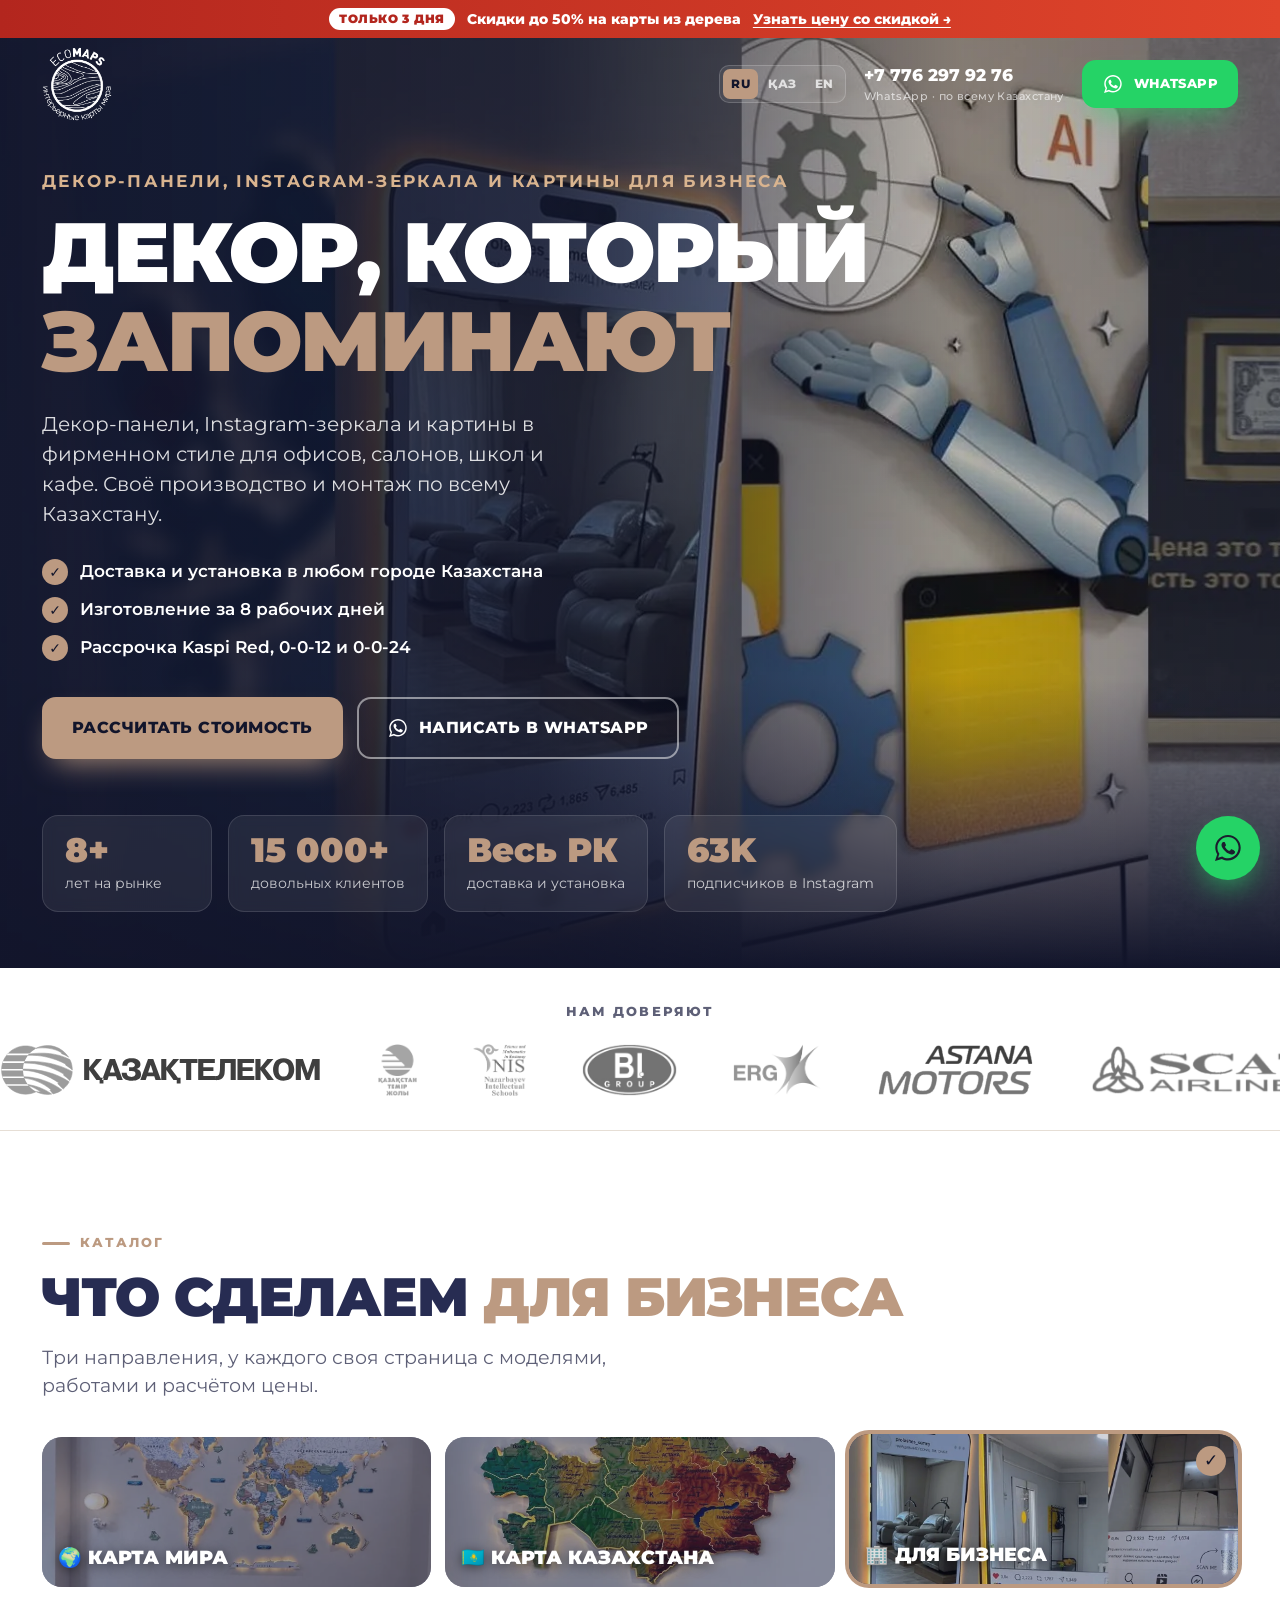
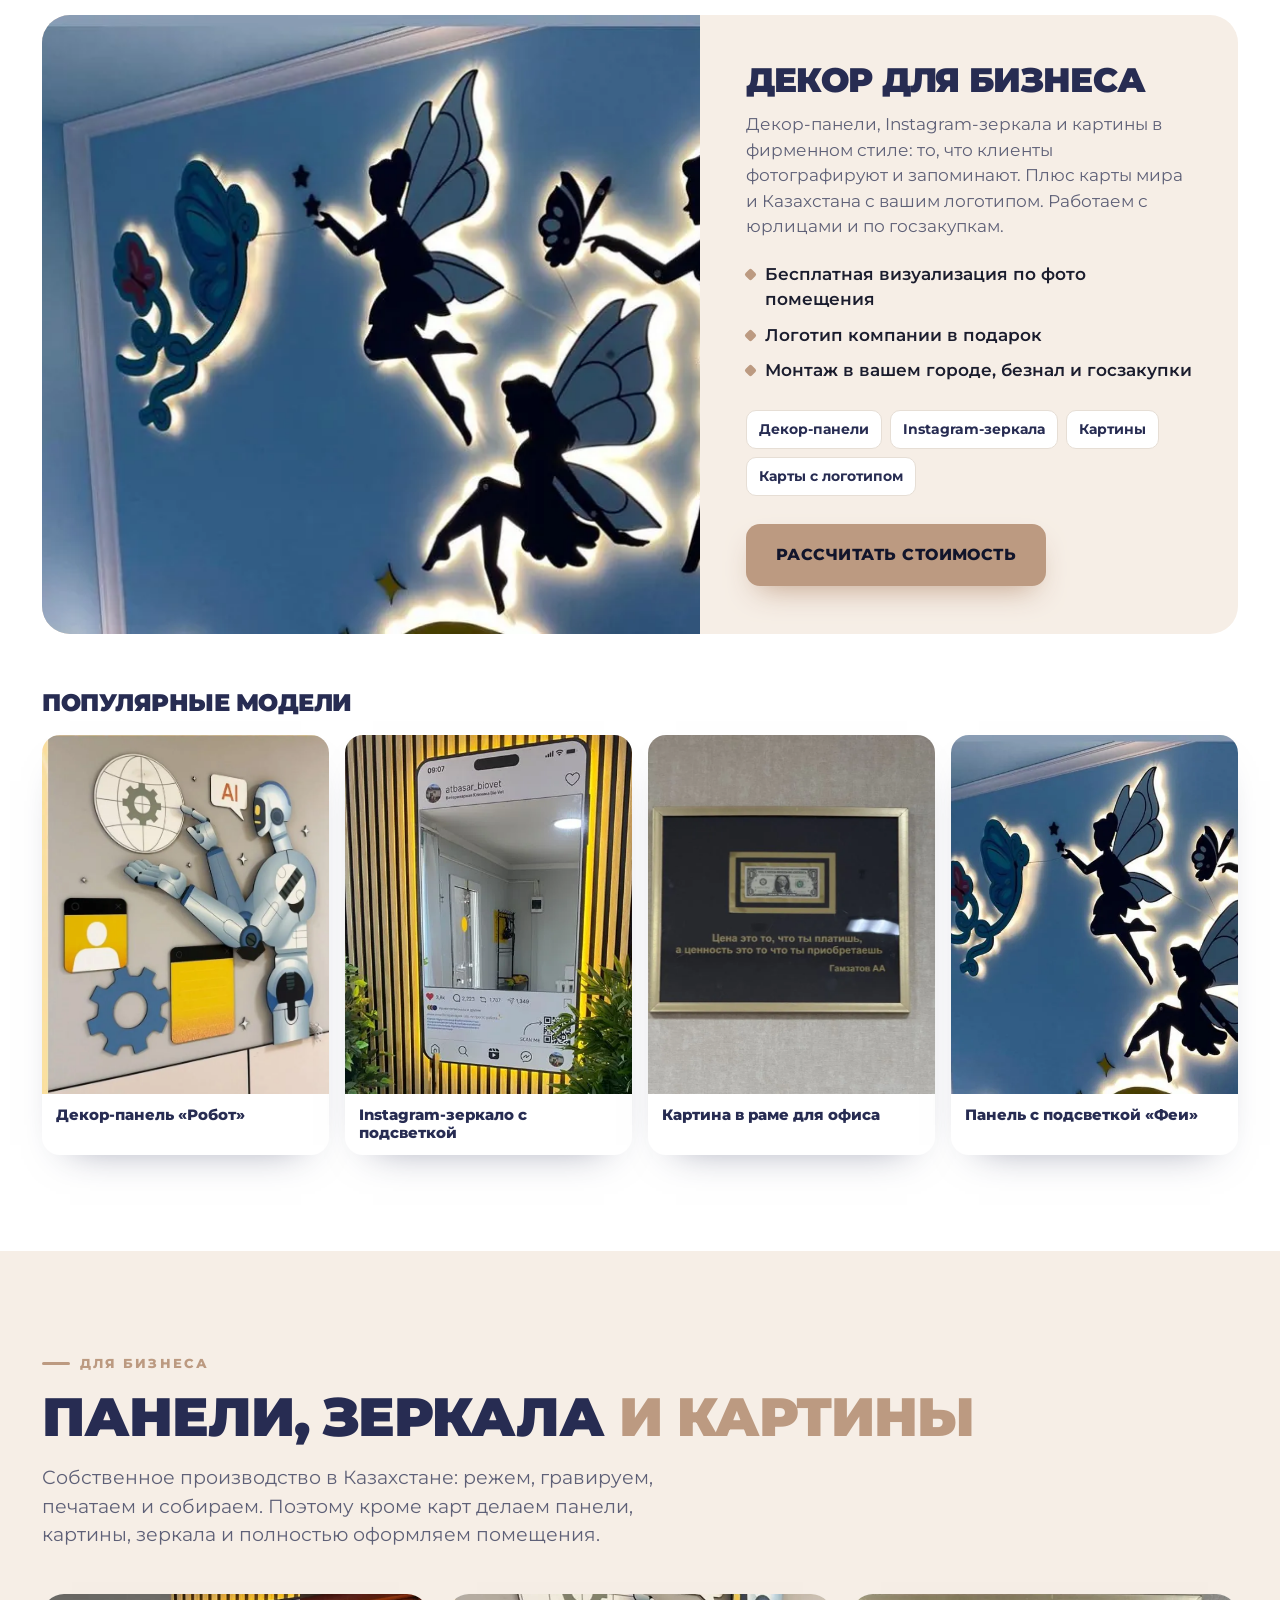
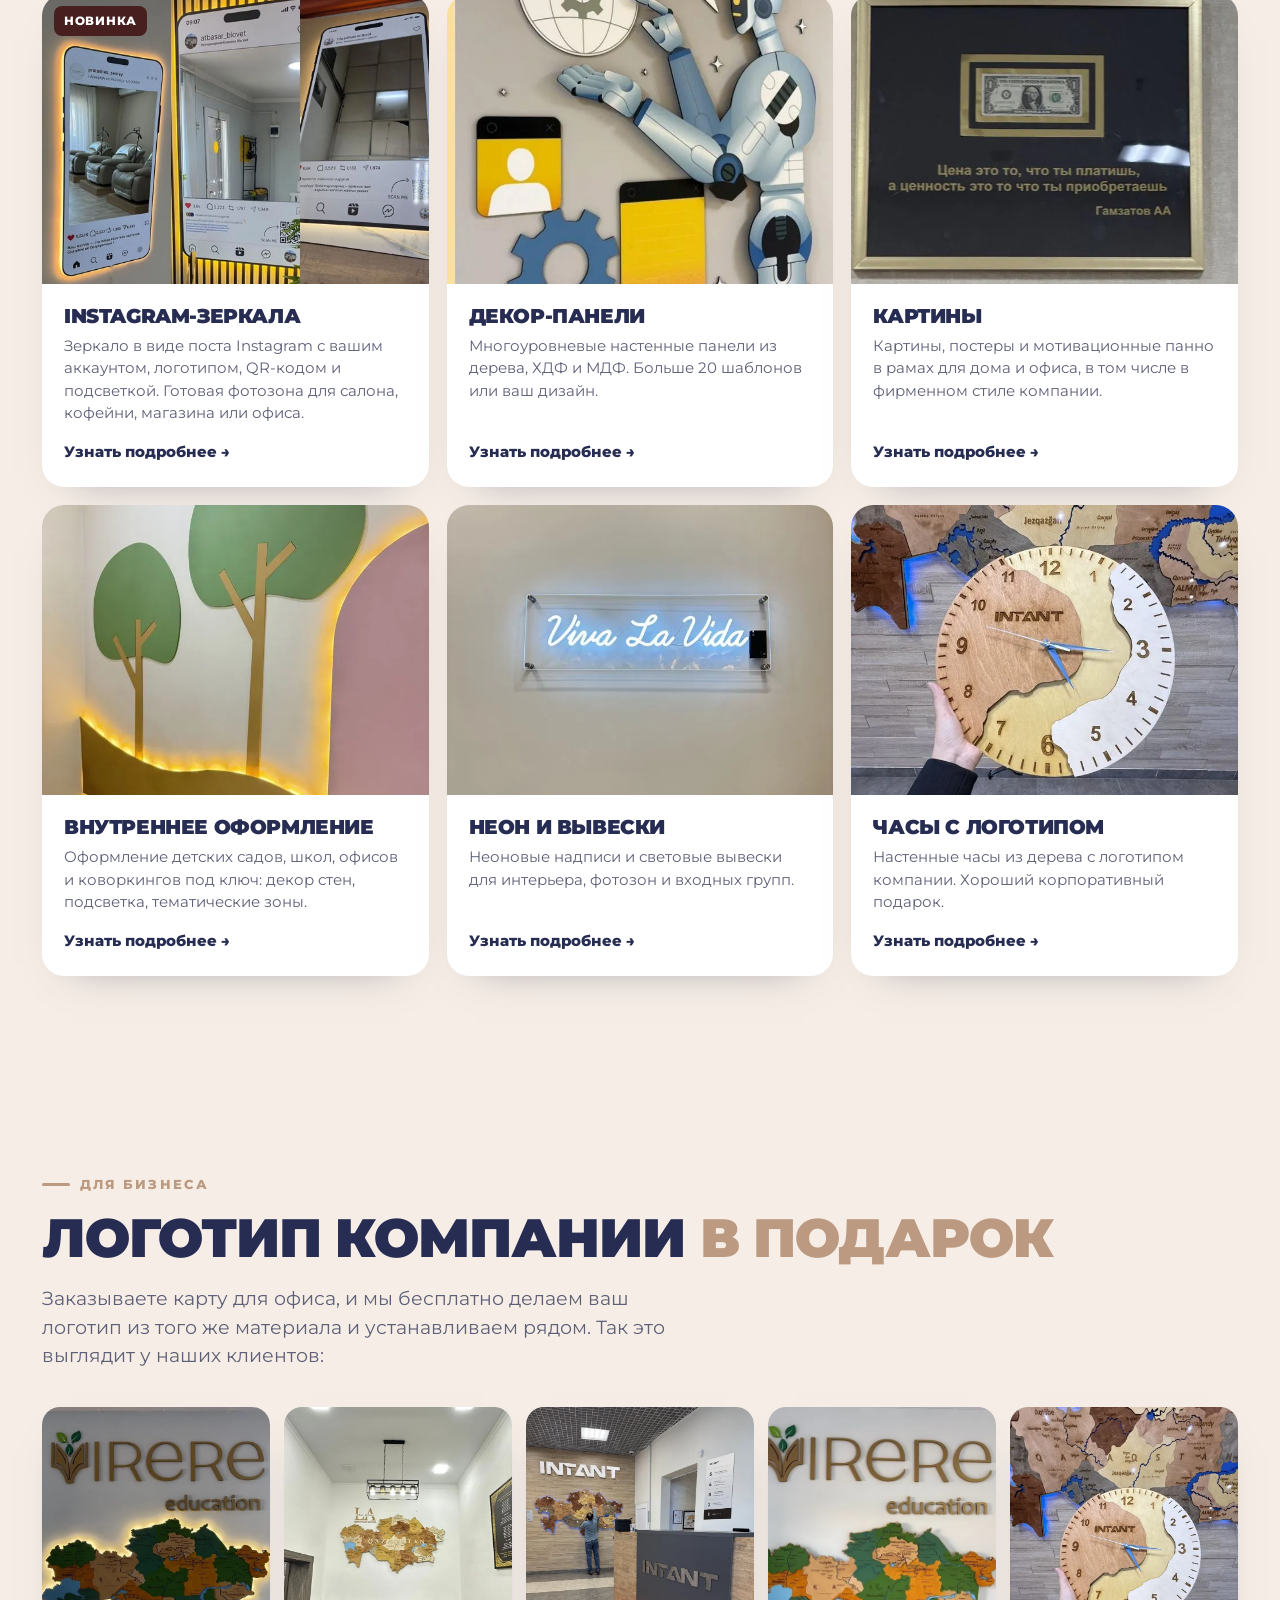
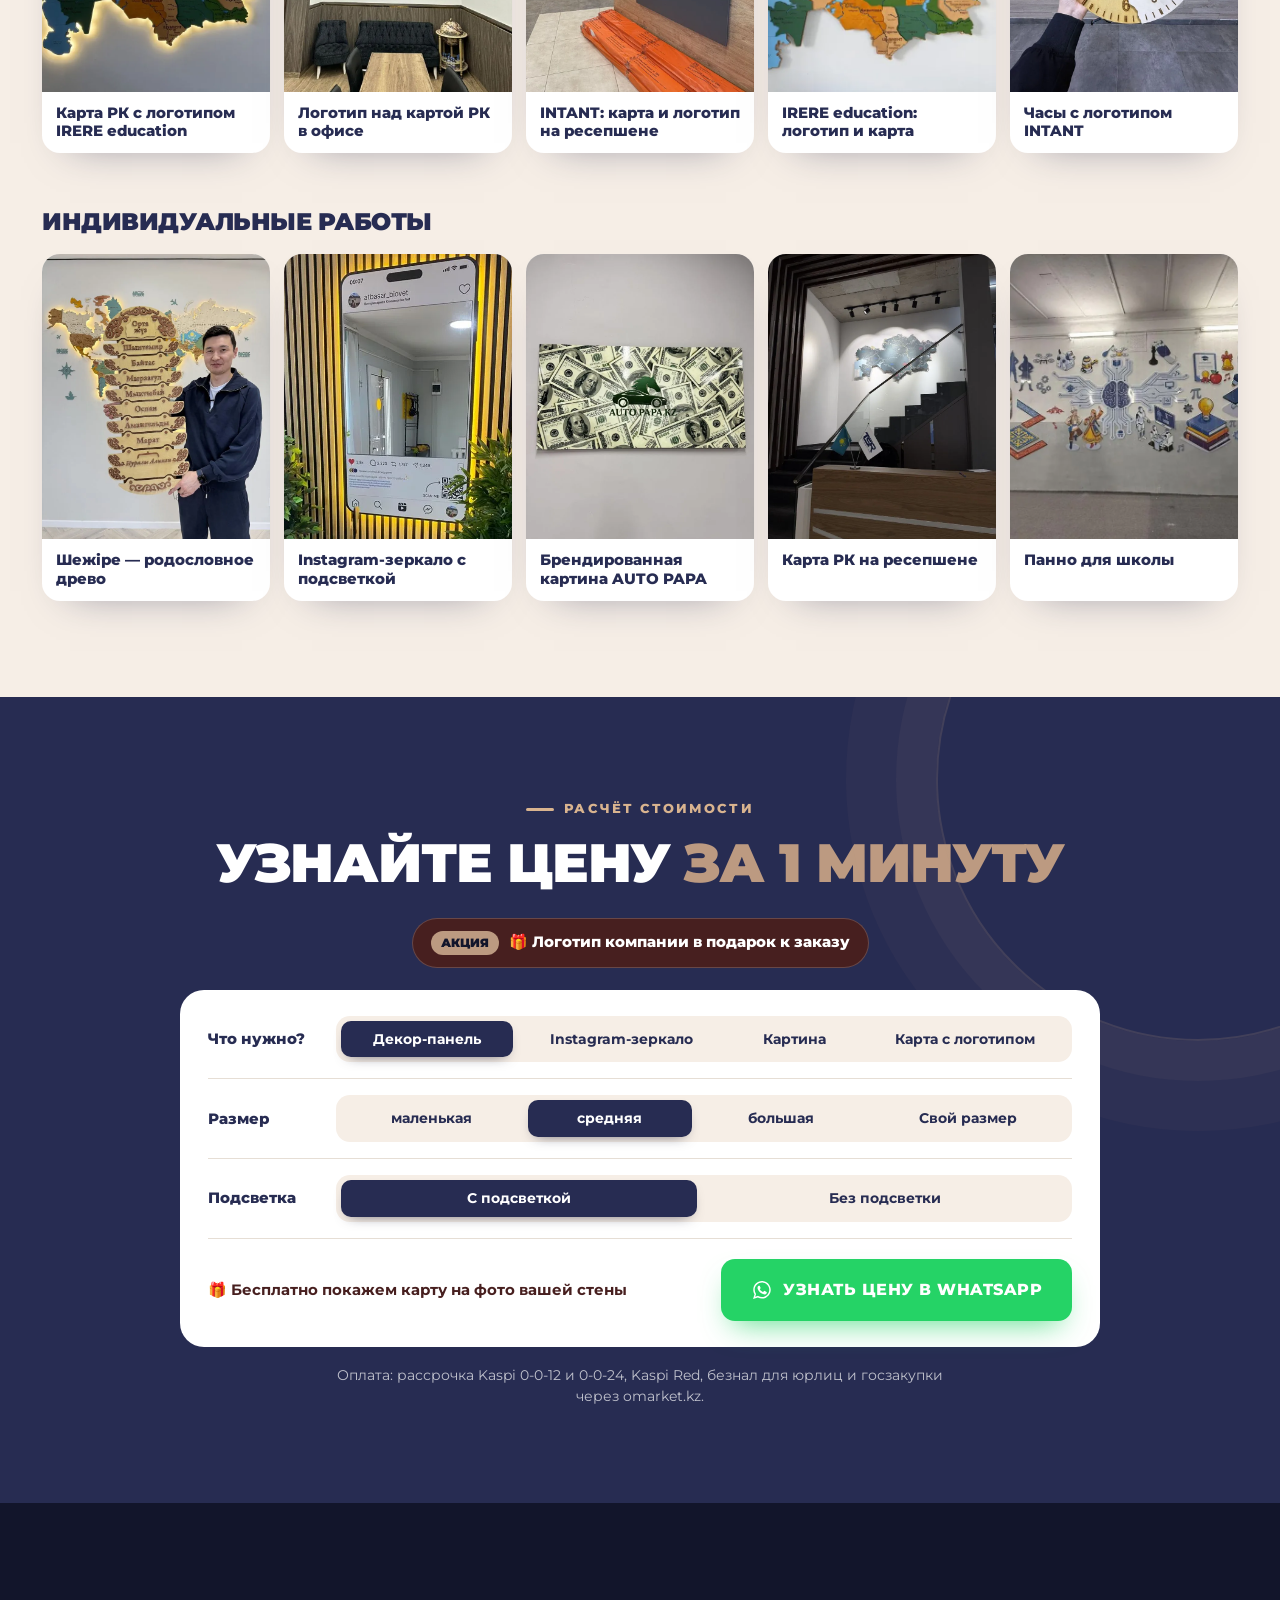
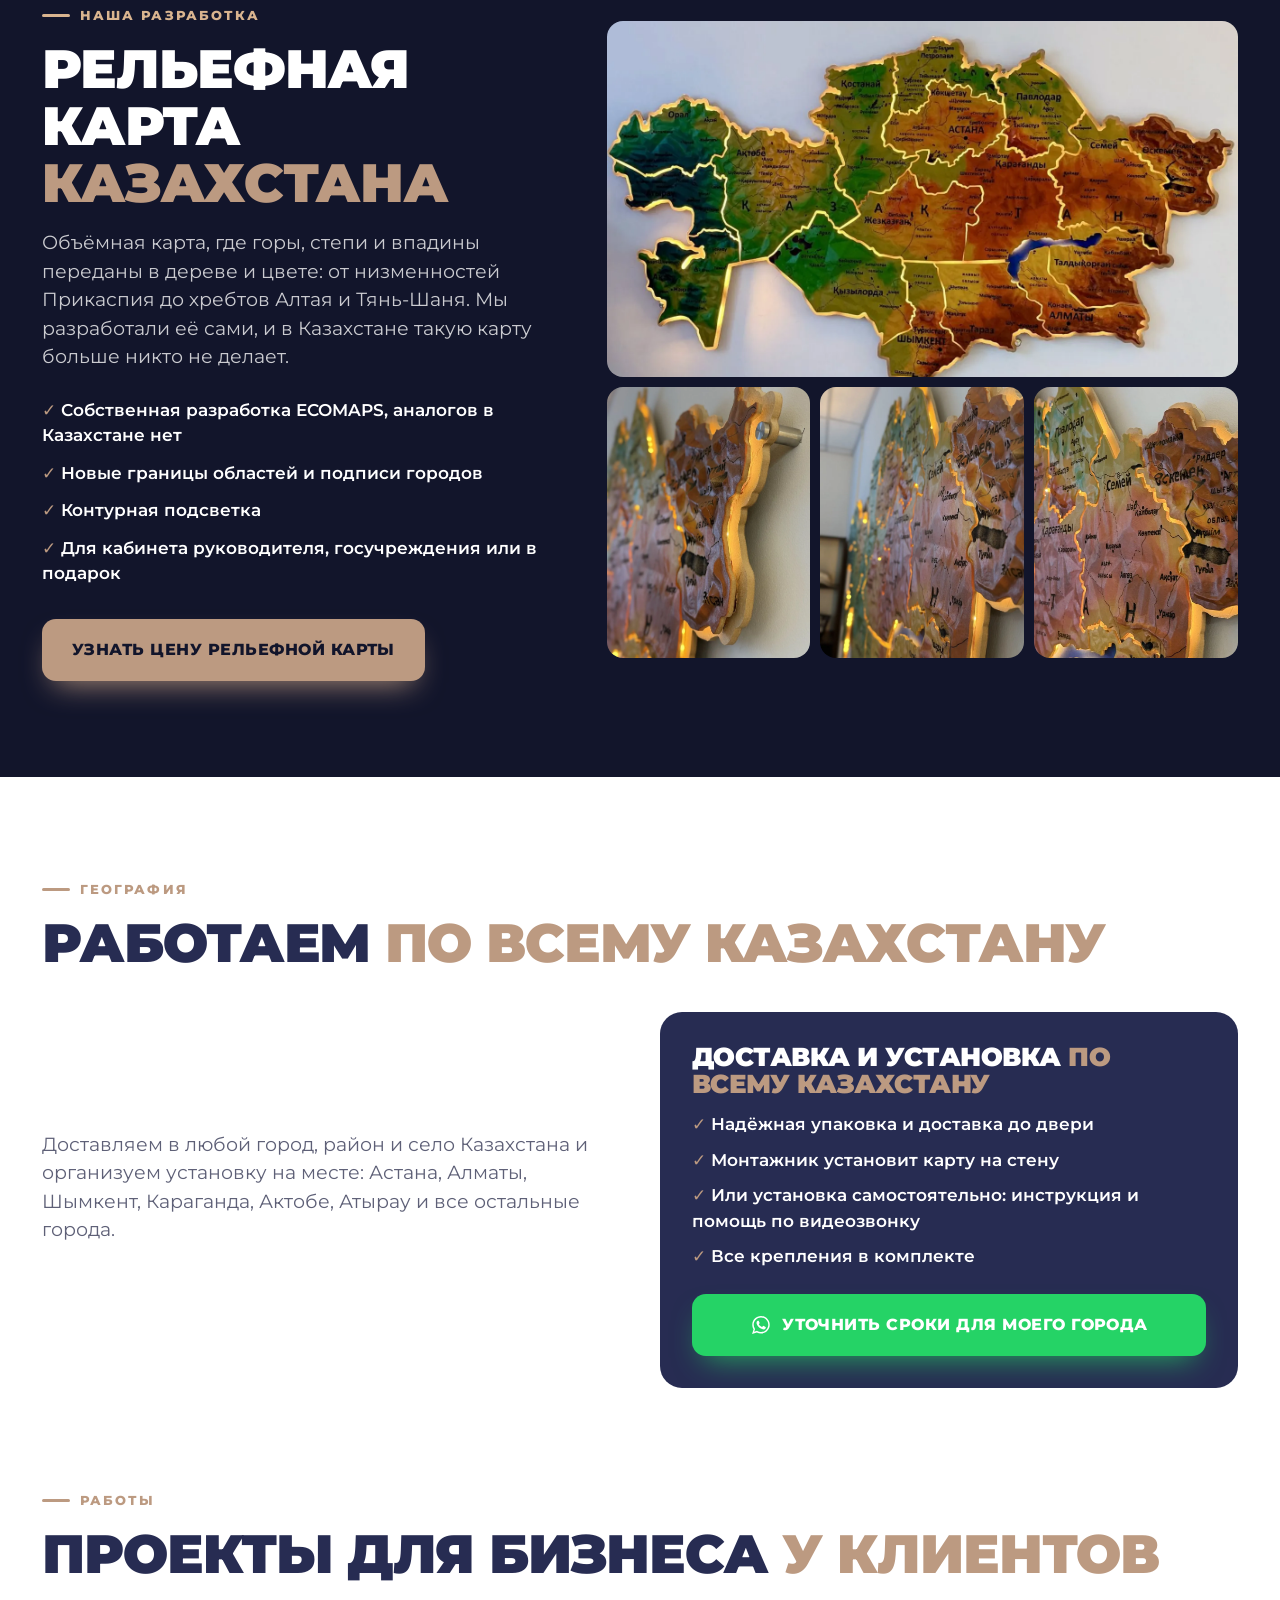
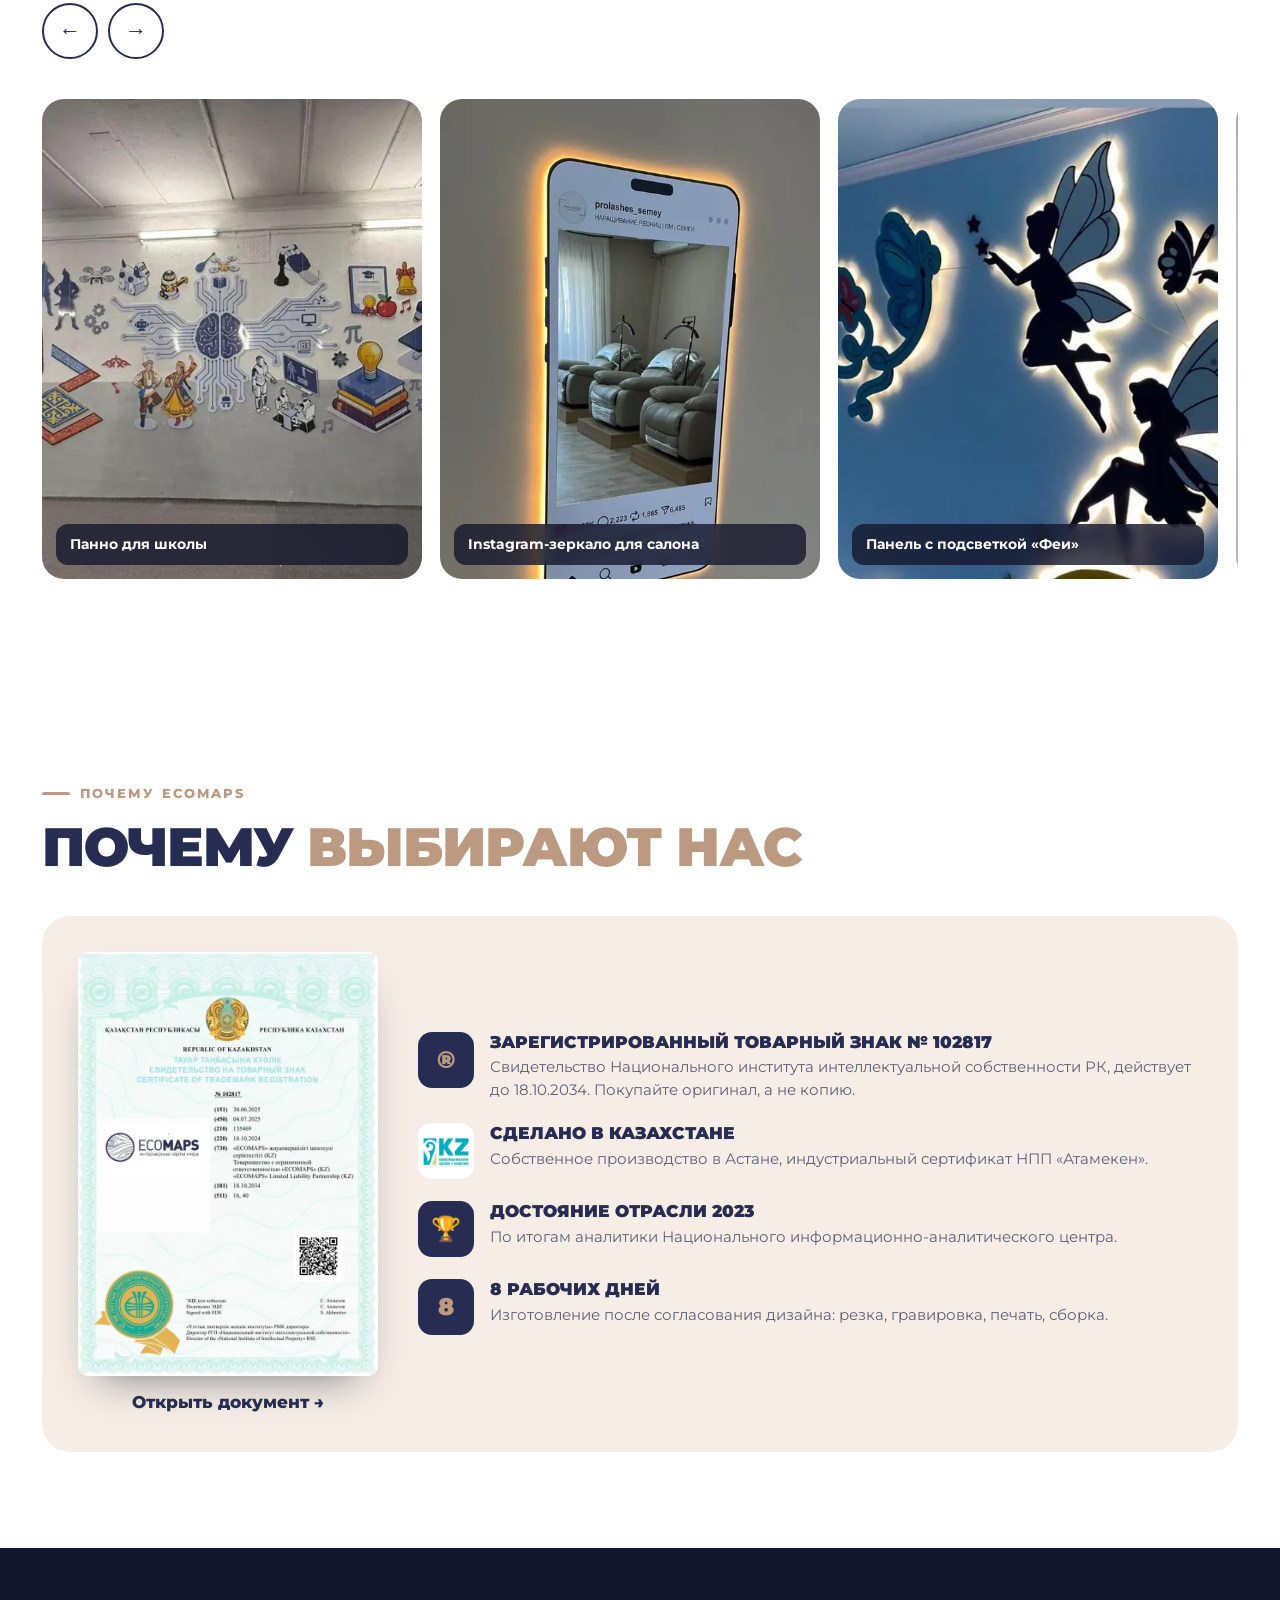
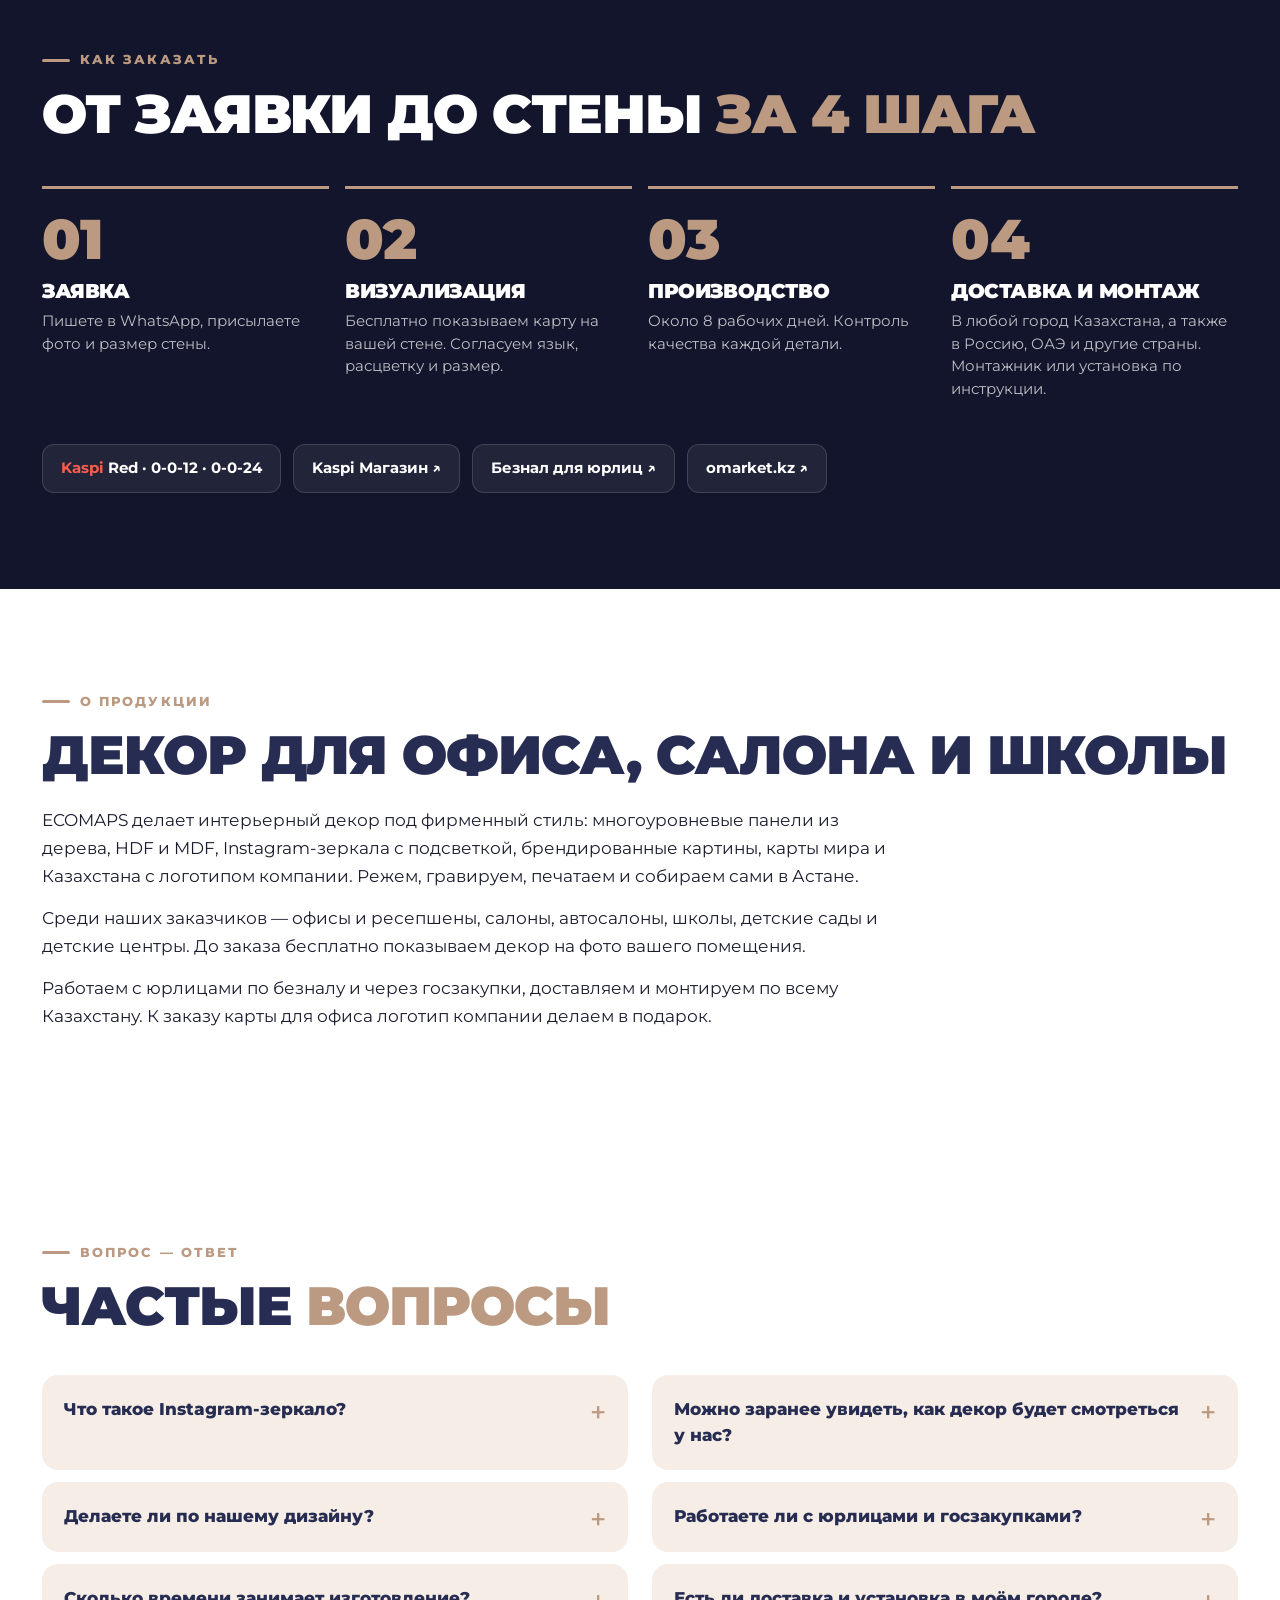
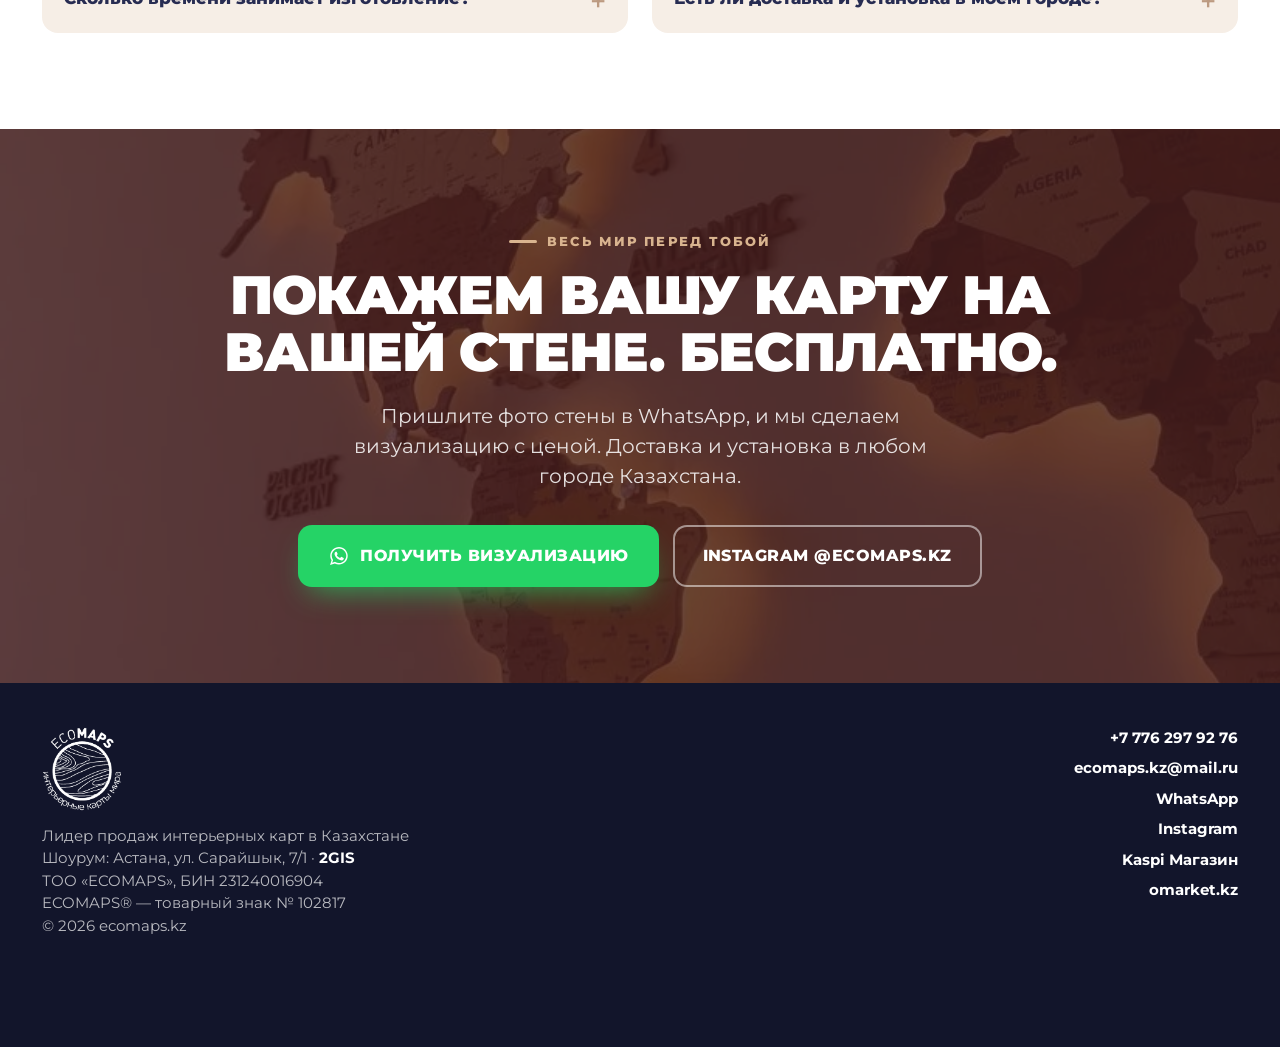
==== commit d1ac5e36: "Акция-полоска: без автоотключения, убираем вручную Co-Authored-By: Claude Opus 5.5 <noreply@anthropi" ====
--- a/business/index.html
+++ b/business/index.html
@@ -40,8 +40,8 @@
 </svg>
 
 <header id="top">
-  <div class="sale-bar" id="saleBar" data-end="2026-11-12T23:59:59+05:00"><div class="wrap"><b>Только 3 дня</b> <span>Скидки до 50% на карты из дерева</span> <a class="js-wa" href="https://ecomaps.kz/whatsapp" data-place="sale-bar">Узнать цену со скидкой →</a></div></div>
-  <script>(function(){var b=document.getElementById('saleBar');if(!b)return;if(Date.now()>Date.parse(b.dataset.end)){b.remove();return}document.documentElement.classList.add('has-sale')})()</script>
+  <div class="sale-bar" id="saleBar"><div class="wrap"><b>Только 3 дня</b> <span>Скидки до 50% на карты из дерева</span> <a class="js-wa" href="https://ecomaps.kz/whatsapp" data-place="sale-bar">Узнать цену со скидкой →</a></div></div>
+  <script>(function(){var b=document.getElementById('saleBar');if(!b)return;document.documentElement.classList.add('has-sale')})()</script>
   <div class="wrap nav">
     <a class="logo" href="#top" aria-label="ECOMAPS"><img src="../img/logo-white.png?v=f53d175c" alt="ECOMAPS — интерьерные карты мира" width="70" height="74"></a>
     <nav class="menu">
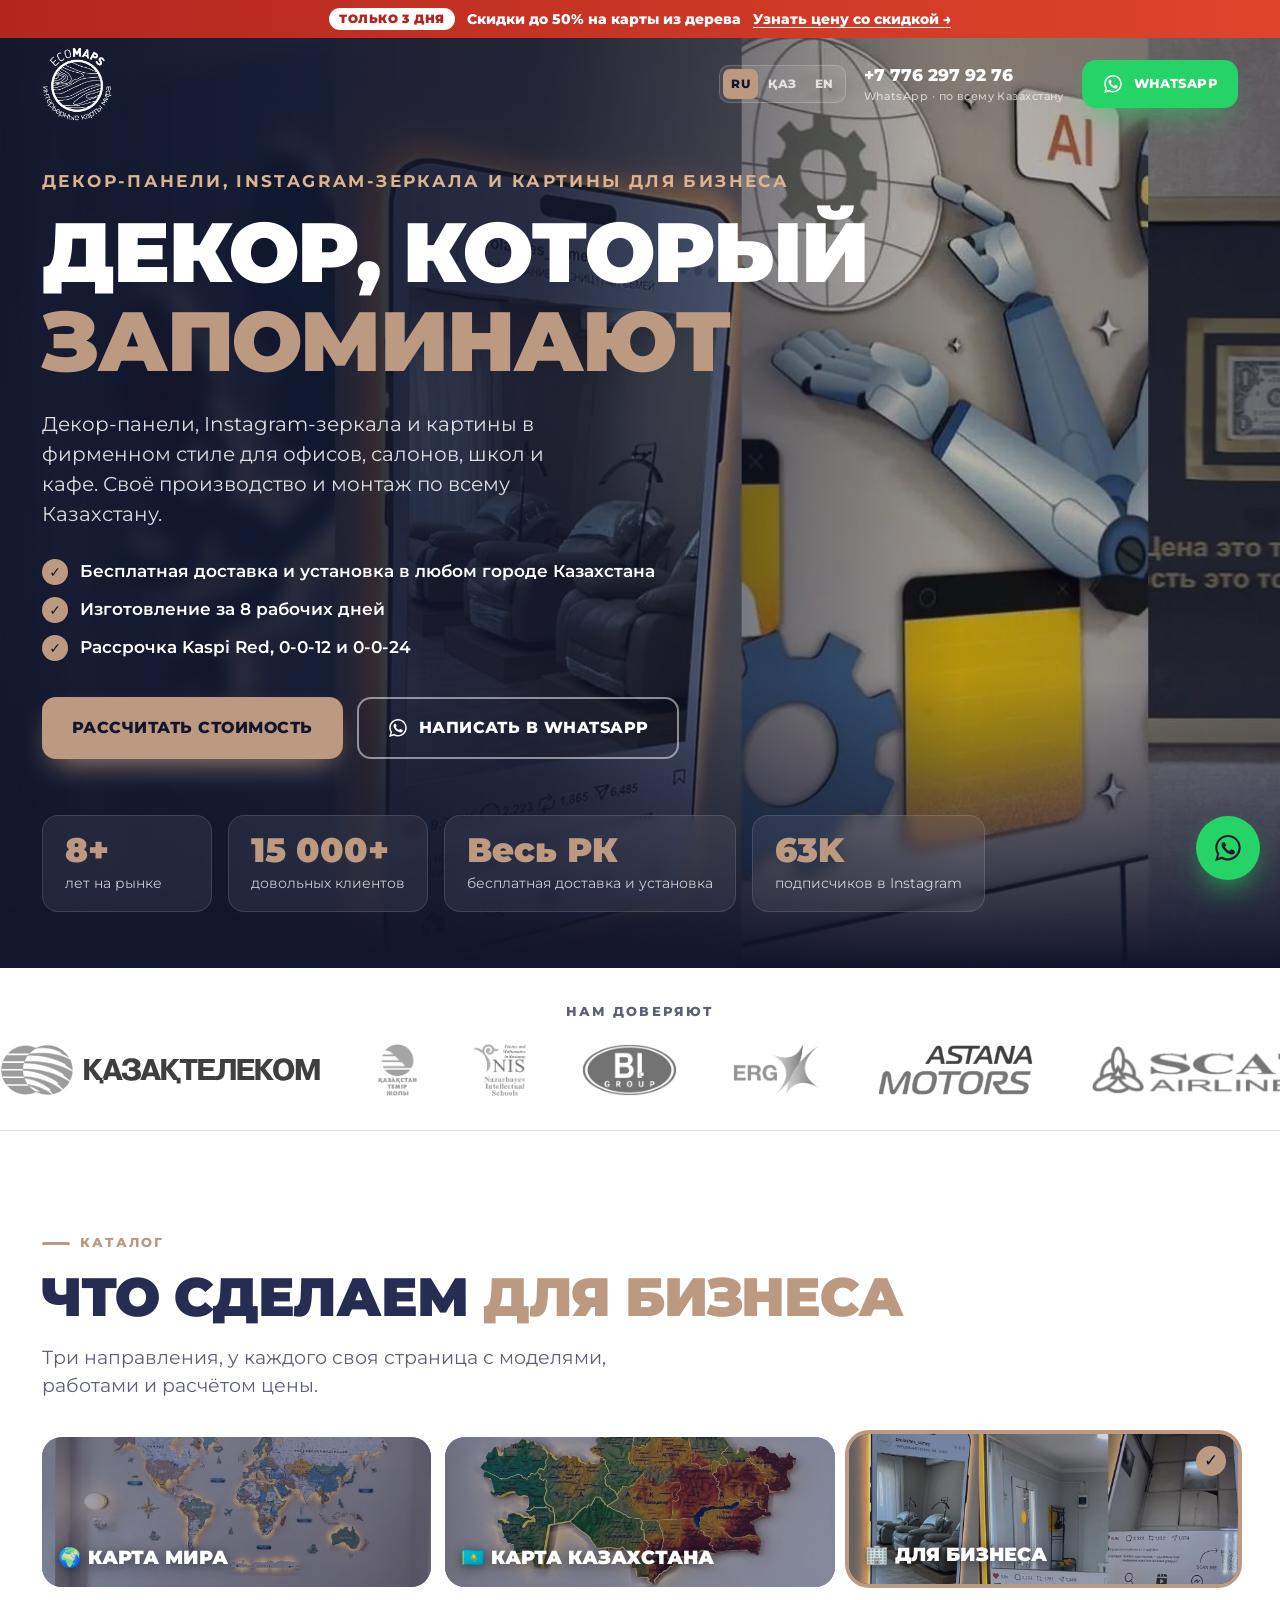
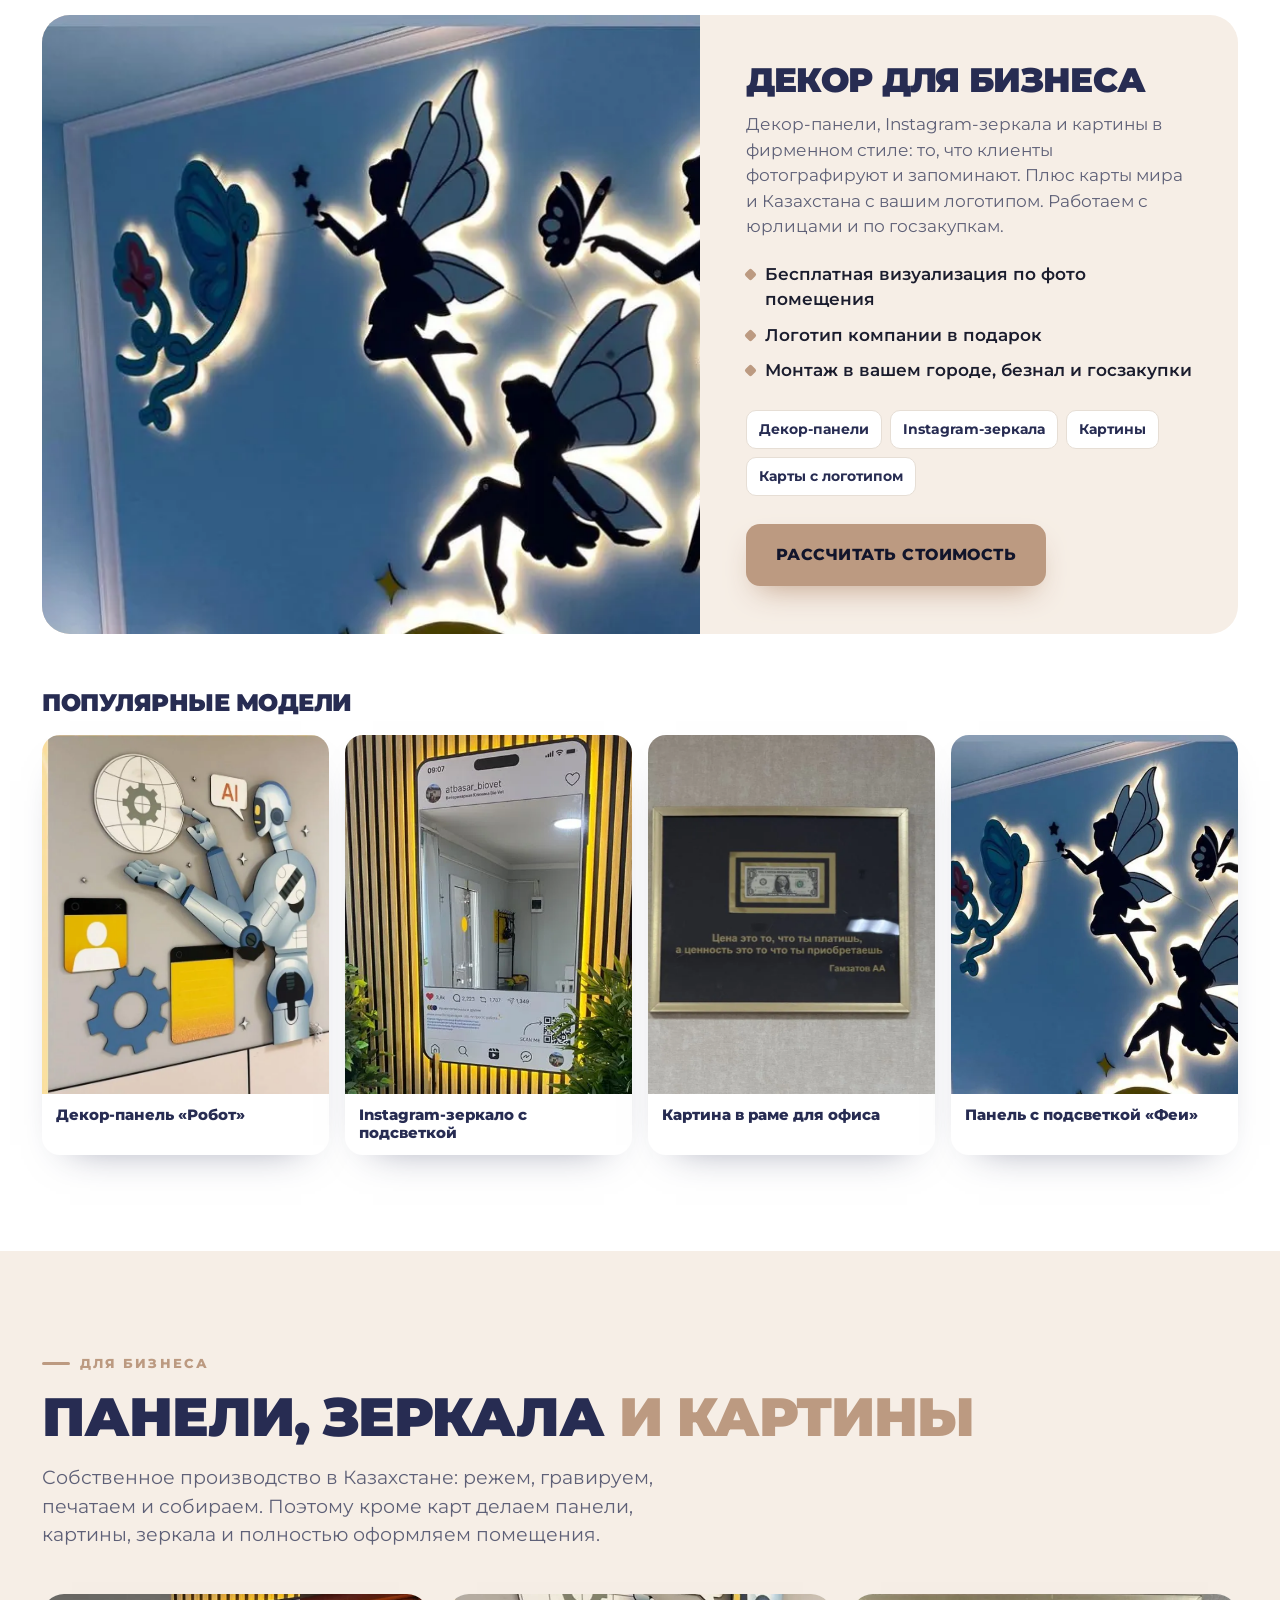
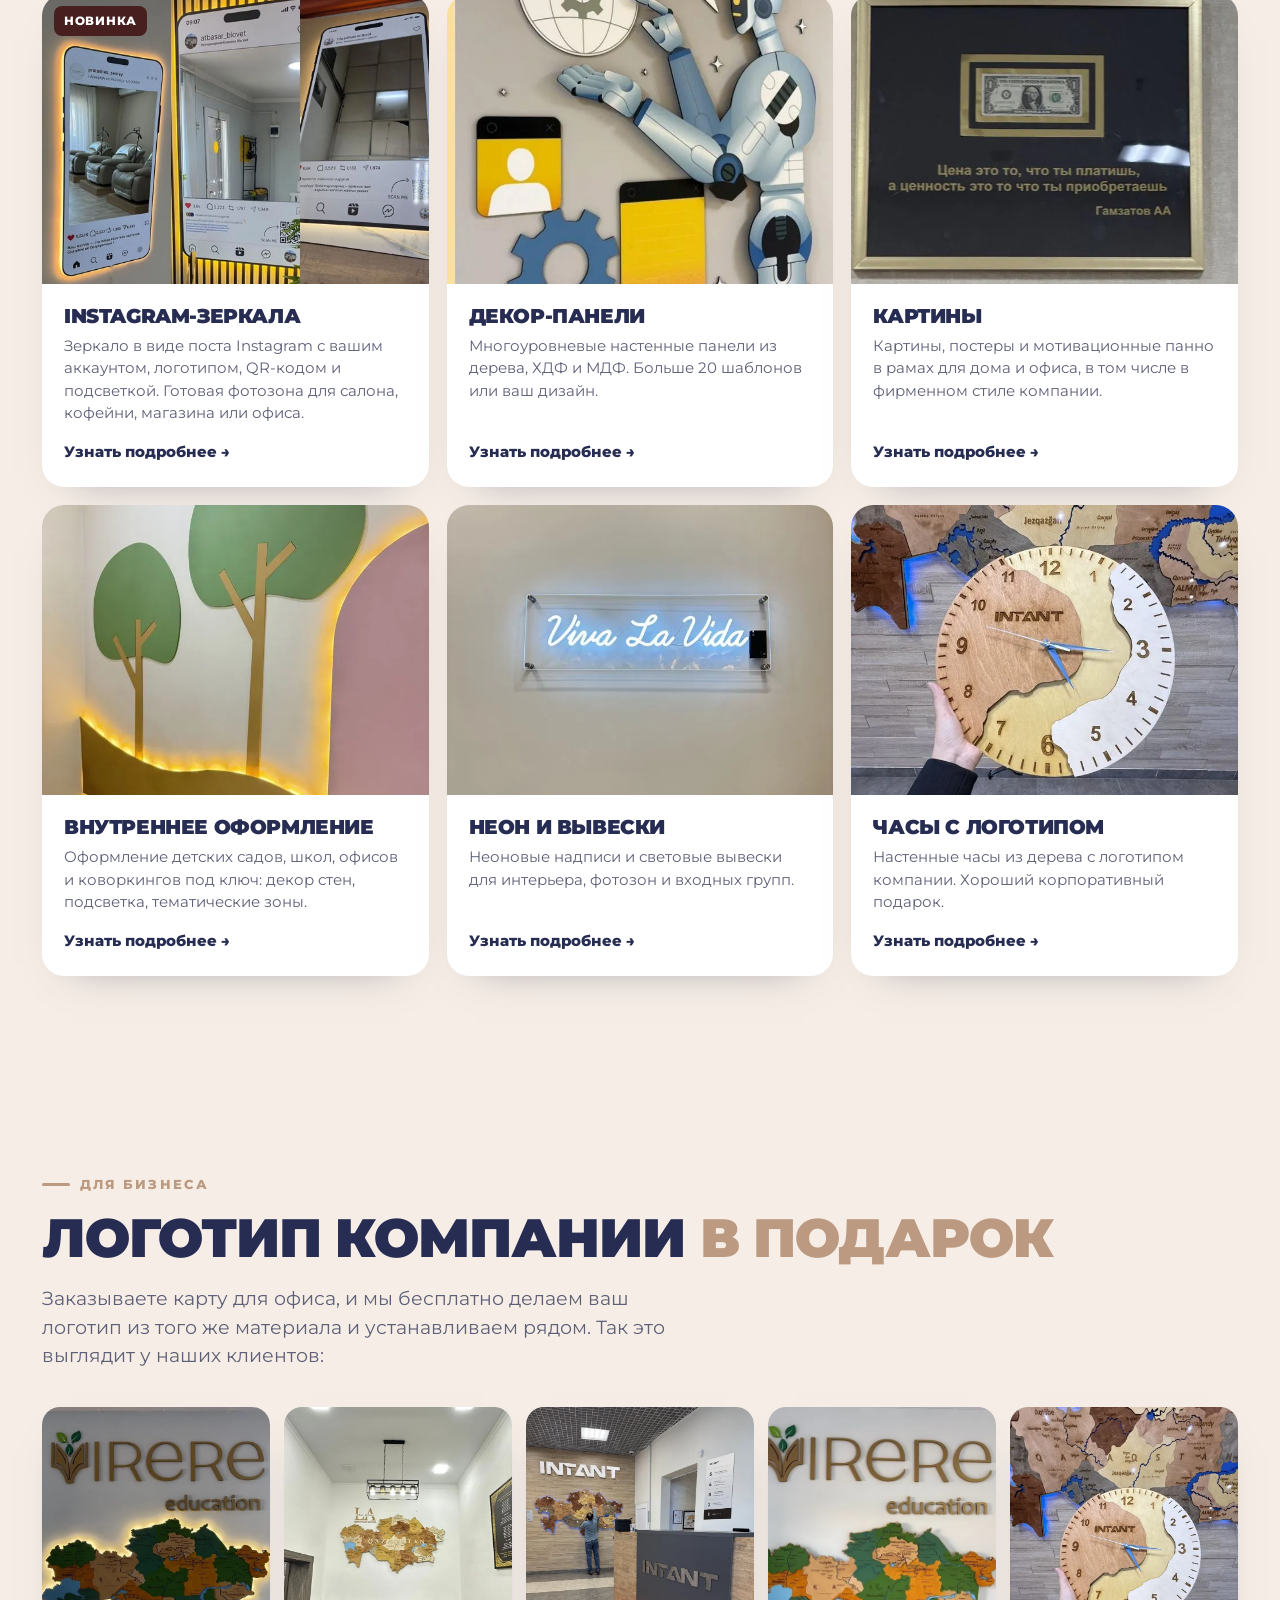
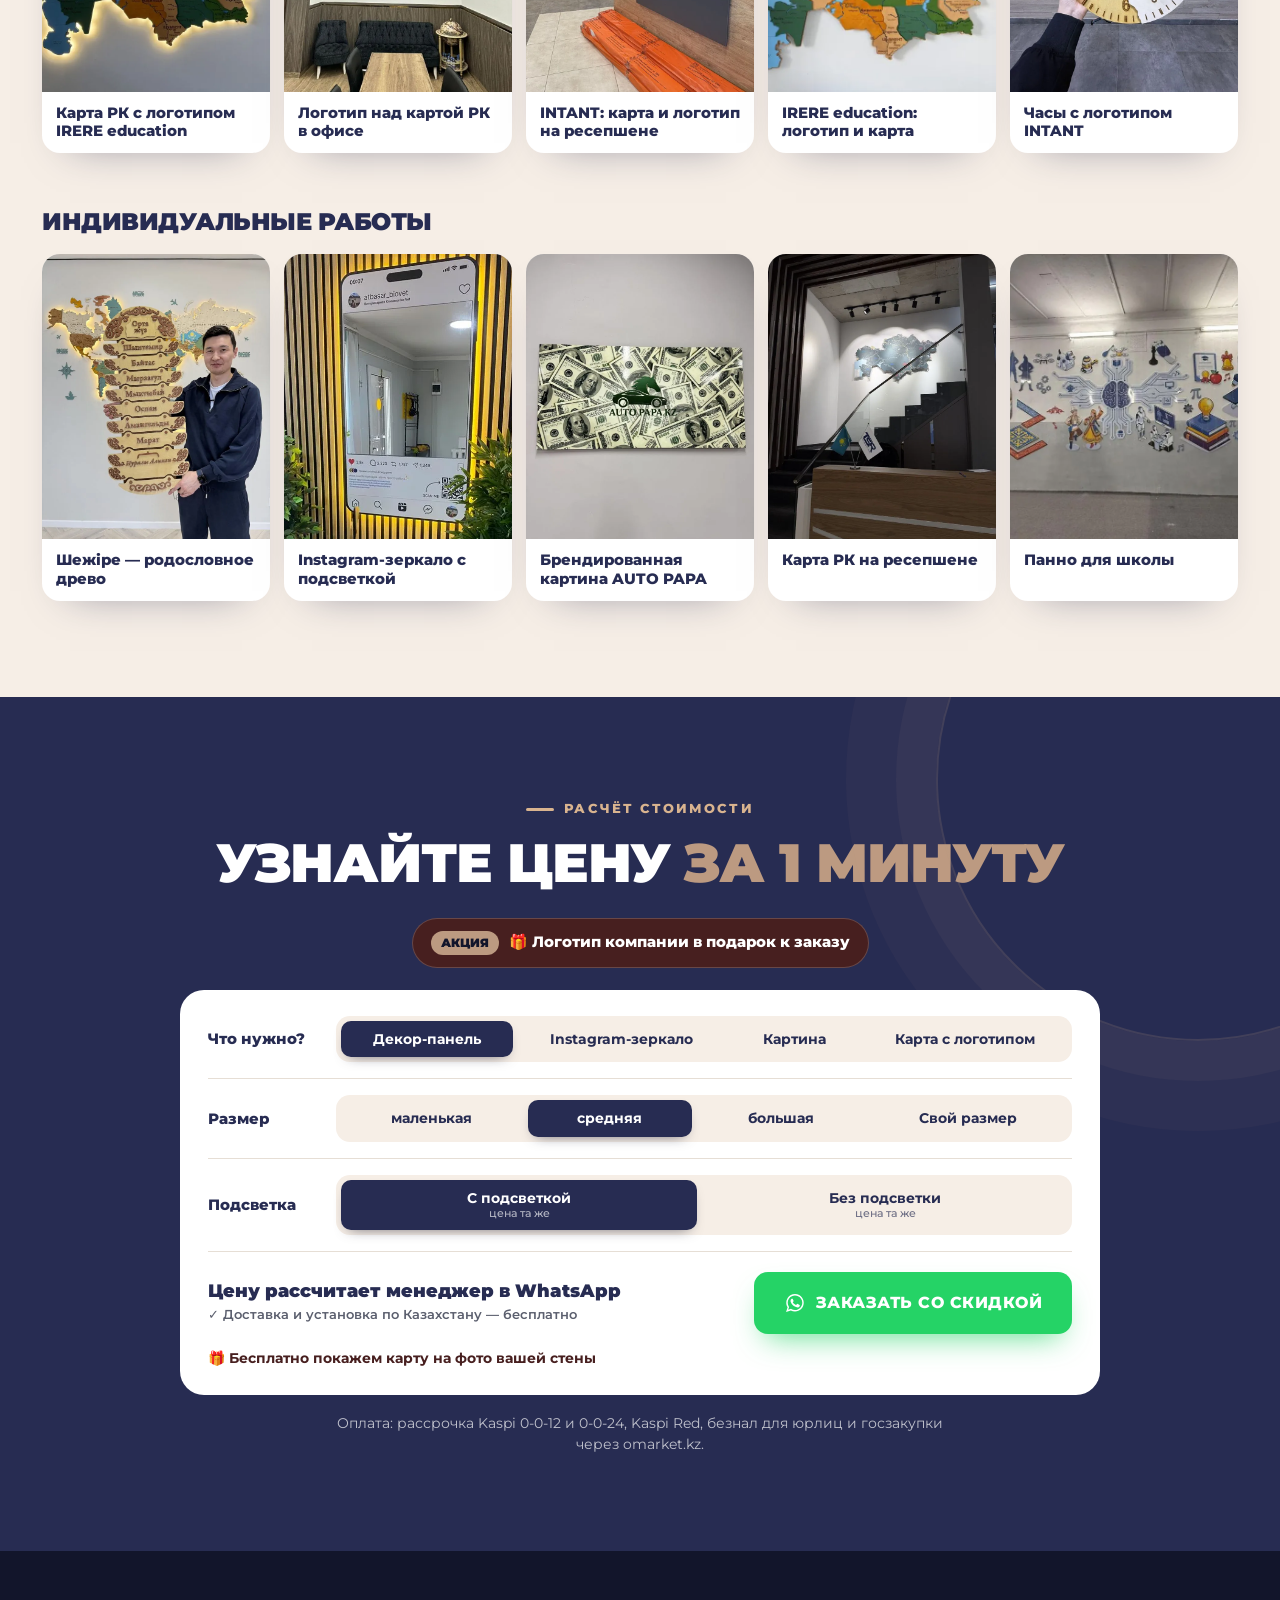
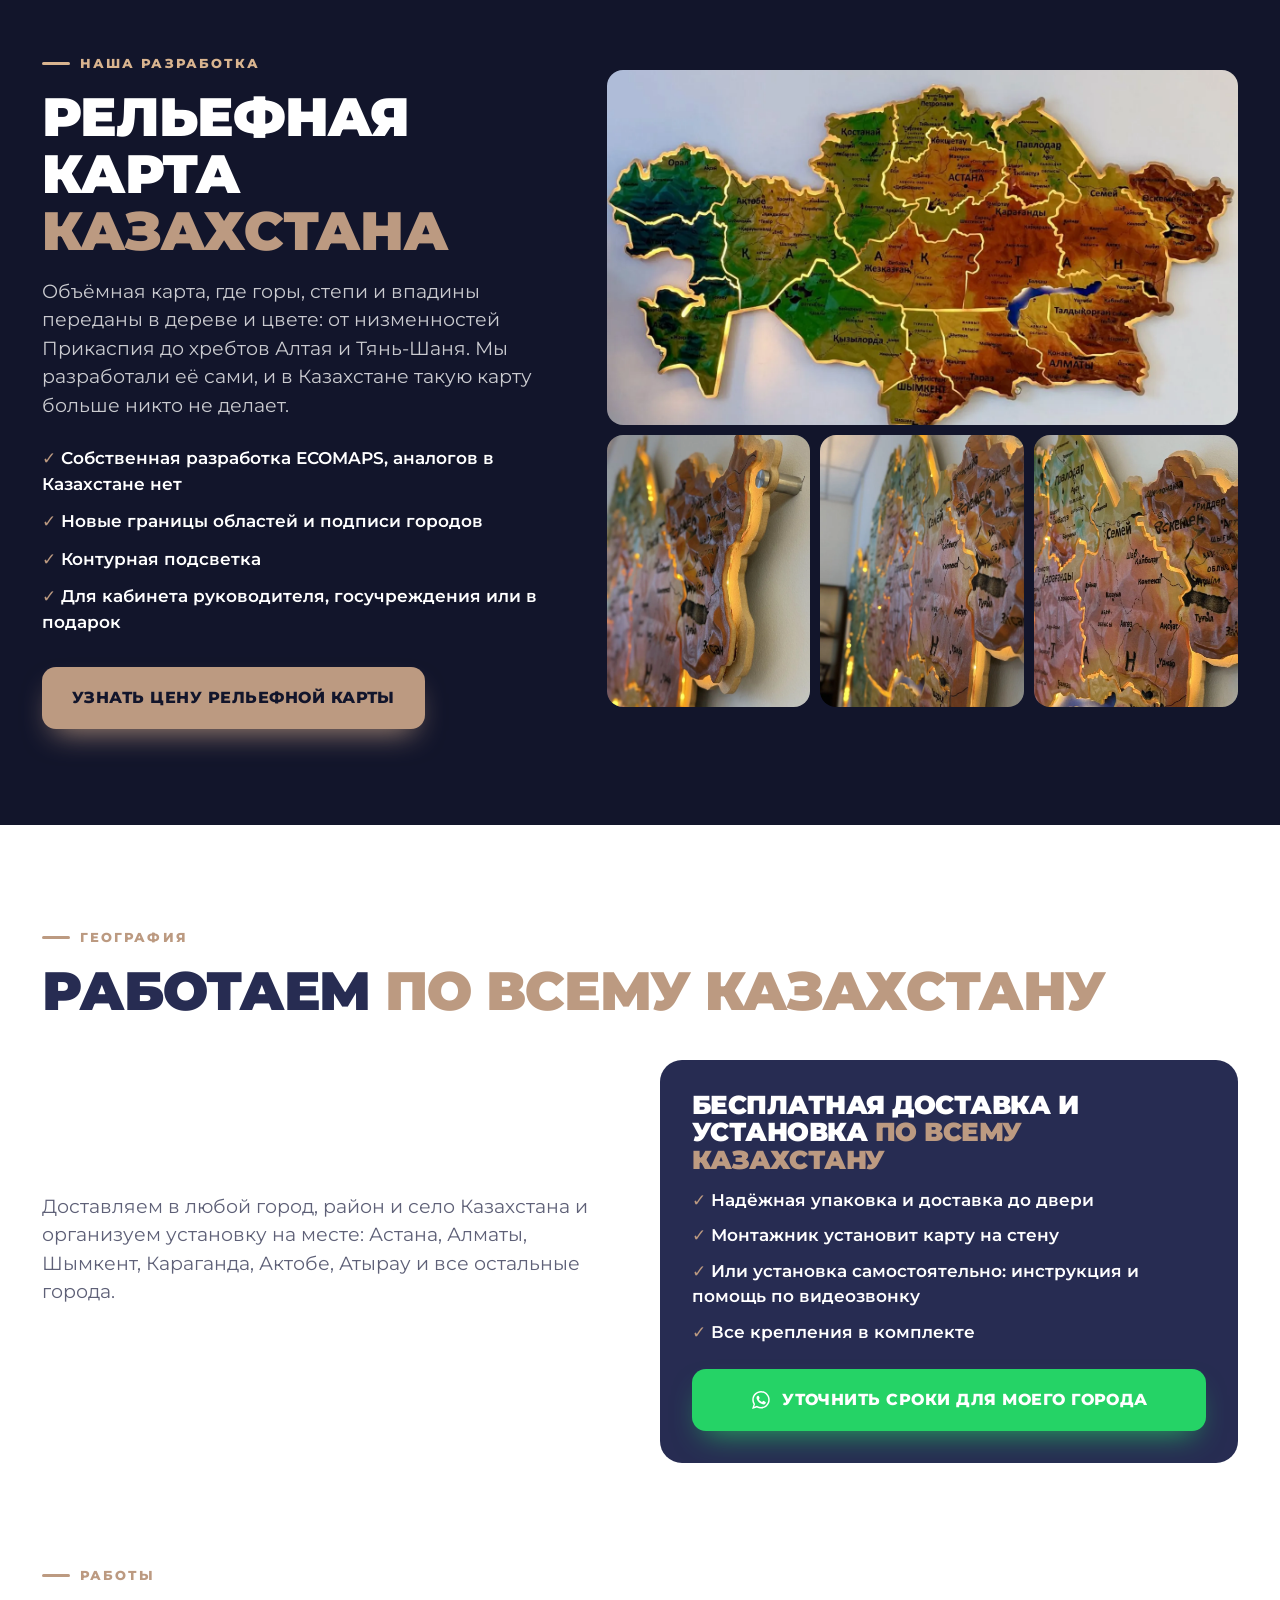
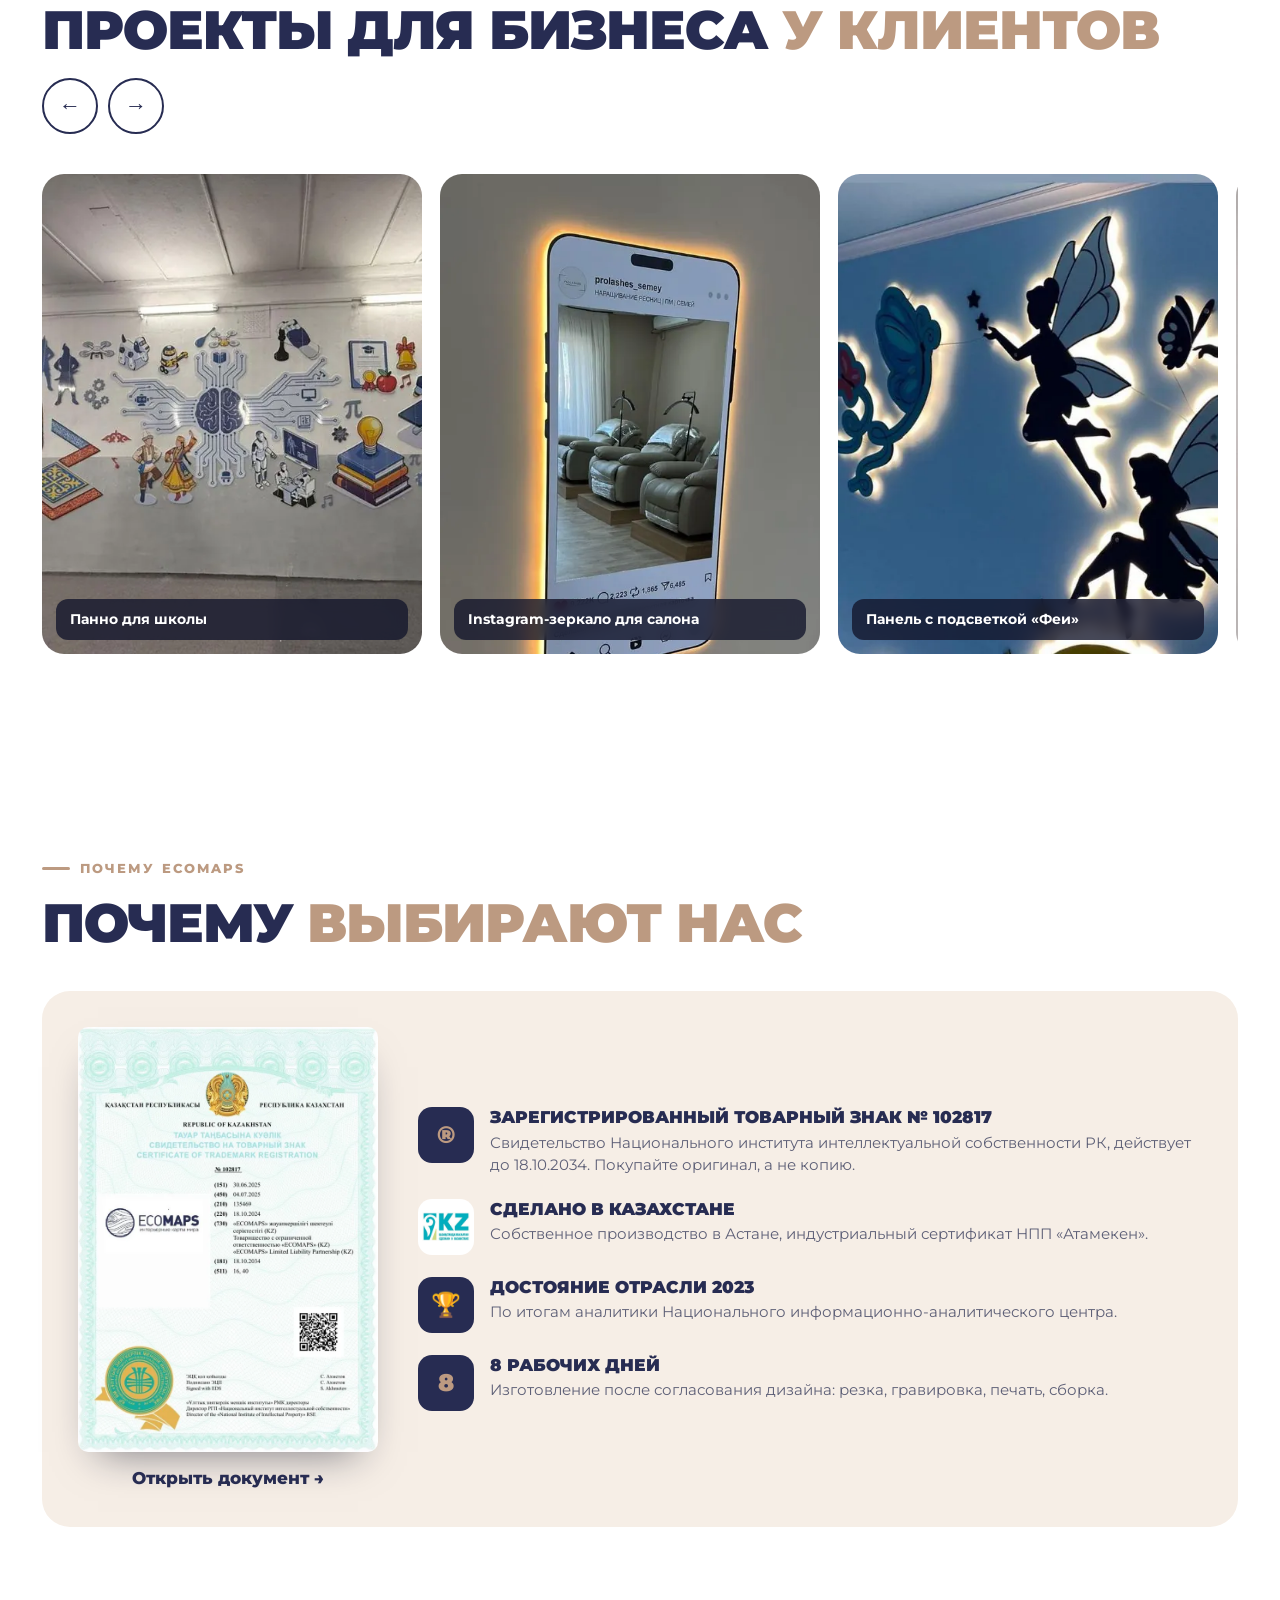
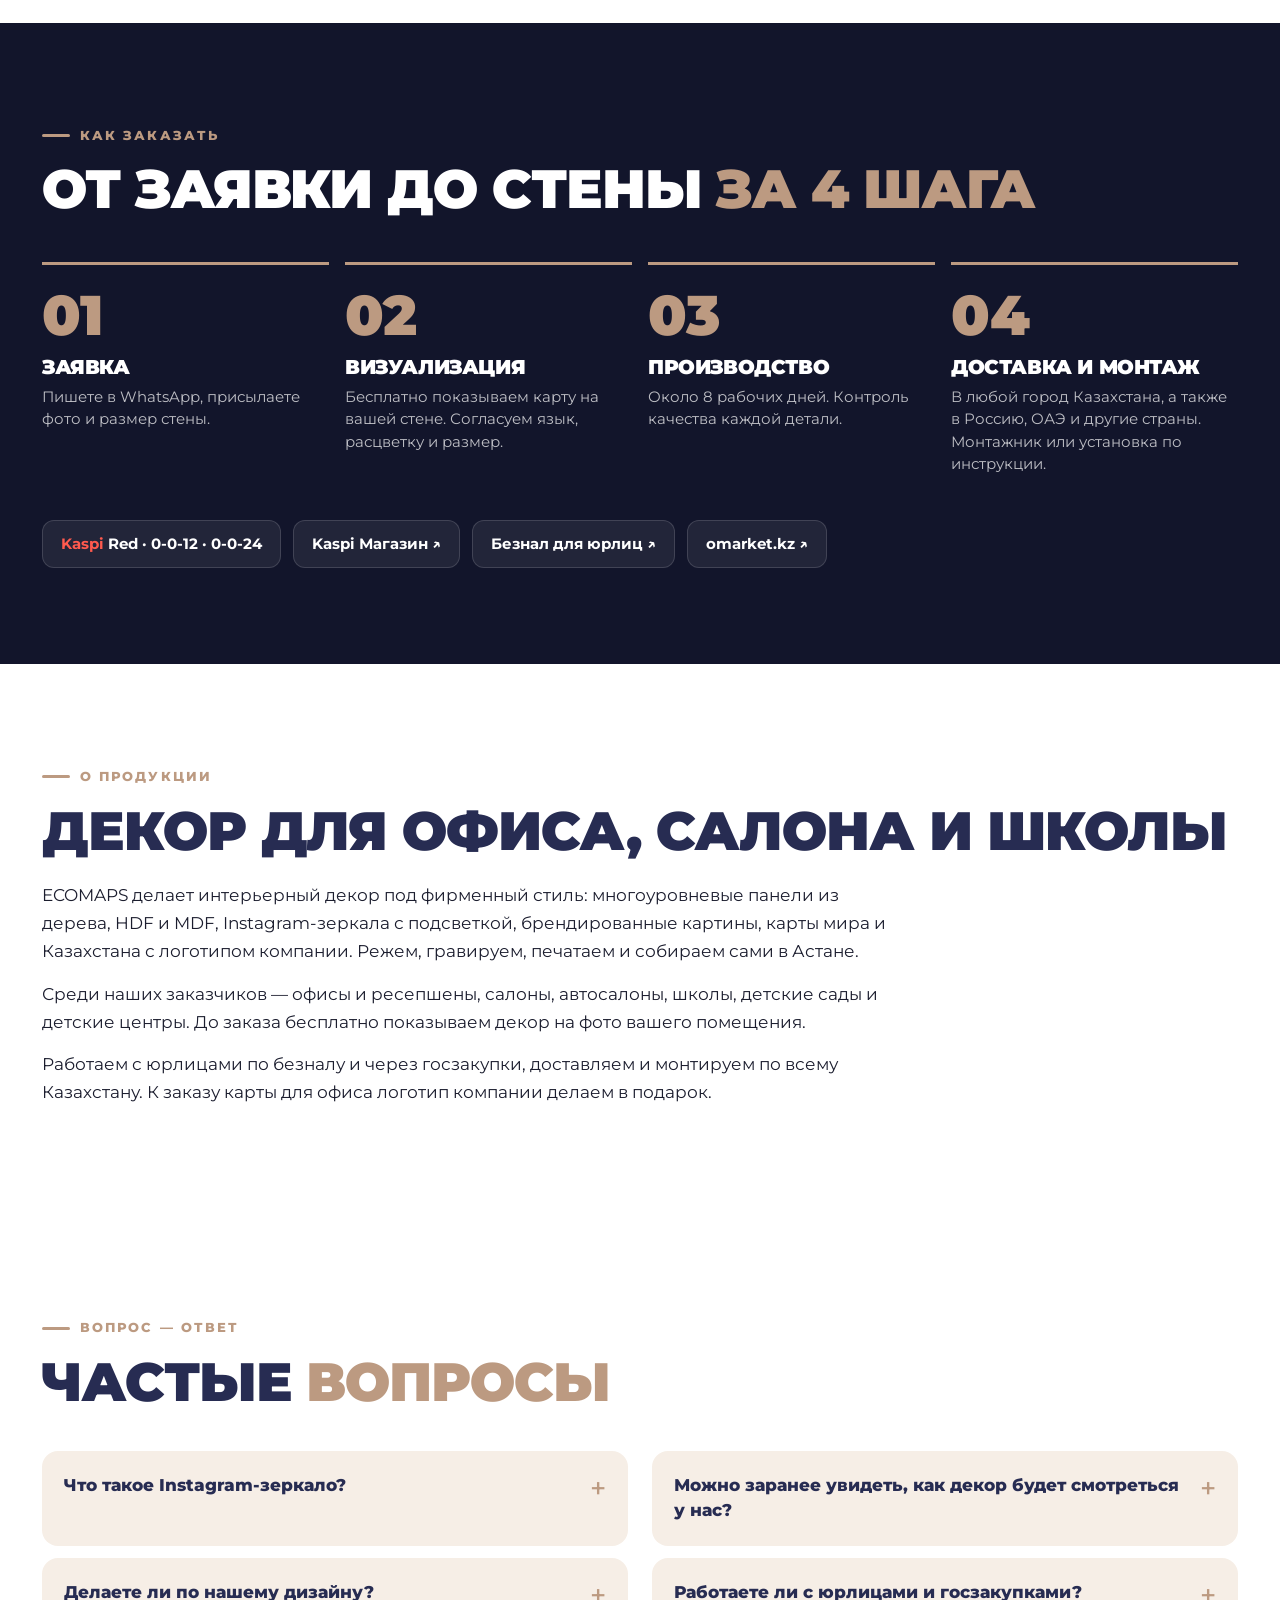
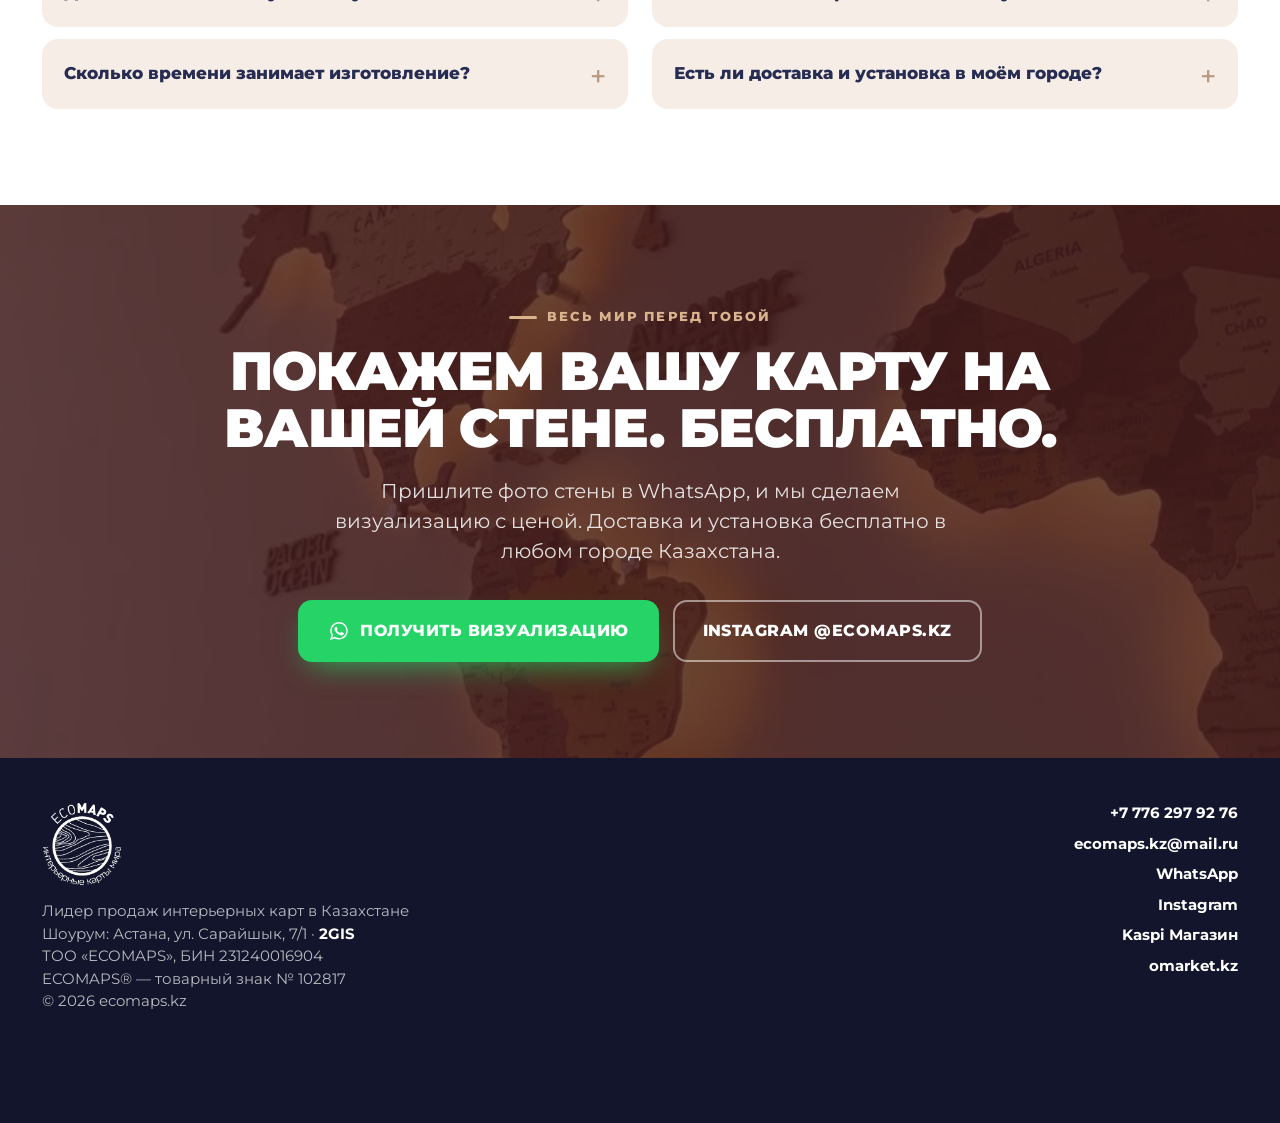
==== commit 0f796979: "Калькулятор с ценами: скидка 50%, рассрочка 0-0-12, рельефная +40 000; бесплатная доставка и установ" ====
--- a/business/index.html
+++ b/business/index.html
@@ -11,7 +11,7 @@
 <meta property="og:url" content="https://ecomaps.kz/business/">
 <meta property="og:type" content="website">
 <link rel="canonical" href="https://ecomaps.kz/business/">
-<script type="application/ld+json">{"@context": "https://schema.org", "@graph": [{"@type": ["Store", "Organization"], "@id": "https://ecomaps.kz/#store", "name": "ECOMAPS", "legalName": "ТОО «ECOMAPS»", "url": "https://ecomaps.kz/", "logo": "https://ecomaps.kz/img/ads/logo-square.png?v=f53d175c", "image": "https://ecomaps.kz/img/hero-wide.jpg?v=f53d175c", "telephone": "+77762979276", "priceRange": "₸₸", "address": {"@type": "PostalAddress", "streetAddress": "ул. Сарайшык, 7/1", "addressLocality": "Астана", "addressCountry": "KZ"}, "areaServed": {"@type": "Country", "name": "Kazakhstan"}, "sameAs": ["https://www.instagram.com/ecomaps.kz/", "https://2gis.kz/astana/geo/70000001057229459", "https://l.kaspi.kz/shop/HHgEF6jwWSDbpnh"]}, {"@type": "WebPage", "@id": "https://ecomaps.kz/business/#page", "url": "https://ecomaps.kz/business/", "name": "Декор для бизнеса: панели, зеркала, картины — ECOMAPS", "description": "Декор-панели, Instagram-зеркала, брендированные картины и карты с логотипом для офисов, салонов и школ. Своё производство, монтаж по Казахстану.", "inLanguage": "ru", "isPartOf": {"@type": "WebSite", "@id": "https://ecomaps.kz/#site", "url": "https://ecomaps.kz/", "name": "ECOMAPS"}, "about": {"@id": "https://ecomaps.kz/#store"}}, {"@type": "FAQPage", "mainEntity": [{"@type": "Question", "name": "Что такое Instagram-зеркало?", "acceptedAnswer": {"@type": "Answer", "text": "Зеркало в виде поста Instagram с вашим аккаунтом, логотипом, QR-кодом и подсветкой. Его ставят как фотозону в салоне, кофейне, магазине или офисе."}}, {"@type": "Question", "name": "Можно заранее увидеть, как декор будет смотреться у нас?", "acceptedAnswer": {"@type": "Answer", "text": "Да. Пришлите фото помещения в WhatsApp, и мы бесплатно сделаем визуализацию."}}, {"@type": "Question", "name": "Делаете ли по нашему дизайну?", "acceptedAnswer": {"@type": "Answer", "text": "Да. Есть больше 20 готовых шаблонов панелей, но можем сделать по вашему макету или в фирменном стиле компании."}}, {"@type": "Question", "name": "Работаете ли с юрлицами и госзакупками?", "acceptedAnswer": {"@type": "Answer", "text": "Да: безнал по счёту, госзакупки и omarket.kz. У нас индустриальный сертификат НПП «Атамекен» и сертификат СТ-KZ."}}, {"@type": "Question", "name": "Сколько времени занимает изготовление?", "acceptedAnswer": {"@type": "Answer", "text": "Около 8 рабочих дней после согласования дизайна. Сроки индивидуальных заказов обговариваем отдельно."}}, {"@type": "Question", "name": "Есть ли доставка и установка в моём городе?", "acceptedAnswer": {"@type": "Answer", "text": "Да. Доставляем по всему Казахстану в города, районы и сёла, а также в Россию, ОАЭ и другие страны. Установку организуем на месте или поможем установить самостоятельно по видеозвонку."}}]}]}</script>
+<script type="application/ld+json">{"@context": "https://schema.org", "@graph": [{"@type": ["Store", "Organization"], "@id": "https://ecomaps.kz/#store", "name": "ECOMAPS", "legalName": "ТОО «ECOMAPS»", "url": "https://ecomaps.kz/", "logo": "https://ecomaps.kz/img/ads/logo-square.png?v=f53d175c", "image": "https://ecomaps.kz/img/hero-wide.jpg?v=f53d175c", "telephone": "+77762979276", "priceRange": "₸₸", "address": {"@type": "PostalAddress", "streetAddress": "ул. Сарайшык, 7/1", "addressLocality": "Астана", "addressCountry": "KZ"}, "areaServed": {"@type": "Country", "name": "Kazakhstan"}, "sameAs": ["https://www.instagram.com/ecomaps.kz/", "https://2gis.kz/astana/geo/70000001057229459", "https://l.kaspi.kz/shop/HHgEF6jwWSDbpnh"]}, {"@type": "WebPage", "@id": "https://ecomaps.kz/business/#page", "url": "https://ecomaps.kz/business/", "name": "Декор для бизнеса: панели, зеркала, картины — ECOMAPS", "description": "Декор-панели, Instagram-зеркала, брендированные картины и карты с логотипом для офисов, салонов и школ. Своё производство, монтаж по Казахстану.", "inLanguage": "ru", "isPartOf": {"@type": "WebSite", "@id": "https://ecomaps.kz/#site", "url": "https://ecomaps.kz/", "name": "ECOMAPS"}, "about": {"@id": "https://ecomaps.kz/#store"}}, {"@type": "FAQPage", "mainEntity": [{"@type": "Question", "name": "Что такое Instagram-зеркало?", "acceptedAnswer": {"@type": "Answer", "text": "Зеркало в виде поста Instagram с вашим аккаунтом, логотипом, QR-кодом и подсветкой. Его ставят как фотозону в салоне, кофейне, магазине или офисе."}}, {"@type": "Question", "name": "Можно заранее увидеть, как декор будет смотреться у нас?", "acceptedAnswer": {"@type": "Answer", "text": "Да. Пришлите фото помещения в WhatsApp, и мы бесплатно сделаем визуализацию."}}, {"@type": "Question", "name": "Делаете ли по нашему дизайну?", "acceptedAnswer": {"@type": "Answer", "text": "Да. Есть больше 20 готовых шаблонов панелей, но можем сделать по вашему макету или в фирменном стиле компании."}}, {"@type": "Question", "name": "Работаете ли с юрлицами и госзакупками?", "acceptedAnswer": {"@type": "Answer", "text": "Да: безнал по счёту, госзакупки и omarket.kz. У нас индустриальный сертификат НПП «Атамекен» и сертификат СТ-KZ."}}, {"@type": "Question", "name": "Сколько времени занимает изготовление?", "acceptedAnswer": {"@type": "Answer", "text": "Около 8 рабочих дней после согласования дизайна. Сроки индивидуальных заказов обговариваем отдельно."}}, {"@type": "Question", "name": "Есть ли доставка и установка в моём городе?", "acceptedAnswer": {"@type": "Answer", "text": "Да, и бесплатно: доставка и установка во всех городах Казахстана включены в цену. Также доставляем в Россию, ОАЭ и другие страны."}}]}]}</script>
 <link rel="alternate" hreflang="ru" href="https://ecomaps.kz/business/">
 <link rel="alternate" hreflang="kk" href="https://ecomaps.kz/kz/business/">
 <link rel="alternate" hreflang="en" href="https://ecomaps.kz/en/business/">
@@ -30,7 +30,7 @@
 <link rel="preconnect" href="https://fonts.googleapis.com">
 <link rel="preconnect" href="https://fonts.gstatic.com" crossorigin>
 <link href="https://fonts.googleapis.com/css2?family=Montserrat:wght@400;500;600;700;800;900&display=swap" rel="stylesheet">
-<link rel="stylesheet" href="../assets/style.css?v=369728b9">
+<link rel="stylesheet" href="../assets/style.css?v=459767e6">
 <style>.hero-bg{background-image:url(../img/hero-biz.webp?v=f53d175c)}.final:before{background-image:url(../img/g3.webp?v=f53d175c)}</style>
 </head>
 <body data-mode="biz">
@@ -68,7 +68,7 @@
     <p class="h1s reveal">Декор, который <em>запоминают</em></p>
     <p class="lead reveal">Декор-панели, Instagram-зеркала и картины в фирменном стиле для офисов, салонов, школ и кафе. Своё производство и монтаж по всему Казахстану.</p>
     <ul class="checks reveal">
-      <li>Доставка и установка в любом городе Казахстана</li>
+      <li>Бесплатная доставка и установка в любом городе Казахстана</li>
       <li>Изготовление за 8 рабочих дней</li>
       <li>Рассрочка Kaspi Red, 0-0-12 и 0-0-24</li>
     </ul>
@@ -79,7 +79,7 @@
     <div class="stats reveal">
       <div class="stat"><b>8+</b><span>лет на рынке</span></div>
       <div class="stat"><b>15 000+</b><span>довольных клиентов</span></div>
-      <div class="stat"><b>Весь РК</b><span>доставка и установка</span></div>
+      <div class="stat"><b>Весь РК</b><span>бесплатная доставка и установка</span></div>
       <div class="stat"><b>63K</b><span>подписчиков в Instagram</span></div>
     </div>
   </div>
@@ -173,18 +173,19 @@
       <div class="promo"><i>Акция</i> 🎁 Логотип компании в подарок к заказу</div>
       <div class="calc2">
         <div class="row"><span class="lbl">Что нужно?</span><div class="seg" data-k="type">
-          <button class="on">Декор-панель</button><button>Instagram-зеркало</button><button>Картина</button><button>Карта с логотипом</button>
+          <button class="on" data-np>Декор-панель</button><button data-np>Instagram-зеркало</button><button data-np>Картина</button><button data-np>Карта с логотипом</button>
         </div></div>
         <div class="row"><span class="lbl">Размер</span><div class="seg" data-k="size">
-          <button>маленькая<small class="cm">150×87</small></button><button class="on">средняя<small class="cm">200×115</small></button><button>большая<small class="cm">250×145</small></button><button>Свой размер</button>
+          <button>маленькая</button><button class="on">средняя</button><button>большая</button><button>Свой размер</button>
         </div></div>
         <div class="row"><span class="lbl">Подсветка</span><div class="seg" data-k="light">
-          <button class="on">С подсветкой</button><button>Без подсветки</button>
+          <button class="on">С подсветкой<small>цена та же</small></button><button>Без подсветки<small>цена та же</small></button>
         </div></div>
         <div class="go">
-          <p>🎁 Бесплатно покажем карту на фото вашей стены</p>
-          <a class="btn btn-wa js-wa" id="sendCalc" href="https://ecomaps.kz/whatsapp" data-place="calc"><svg><use href="#wa"/></svg>Узнать цену в WhatsApp</a>
+          <div class="price" id="calcPrice" aria-live="polite"></div>
+          <a class="btn btn-wa js-wa" id="sendCalc" href="https://ecomaps.kz/whatsapp" data-place="calc"><svg><use href="#wa"/></svg>Заказать со скидкой</a>
         </div>
+        <p class="gift-l">🎁 Бесплатно покажем карту на фото вашей стены</p>
       </div>
       <p class="calc-note">Оплата: рассрочка Kaspi 0-0-12 и 0-0-24, Kaspi Red, безнал для юрлиц и госзакупки через omarket.kz.</p>
     </div>
@@ -200,7 +201,7 @@
         <p class="sub" style="margin:0 0 24px">Доставляем в любой город, район и село Казахстана и организуем установку на месте: Астана, Алматы, Шымкент, Караганда, Актобе, Атырау и все остальные города.</p>
       </div>
       <div class="geo-card reveal">
-        <h3>Доставка и установка <span>по всему Казахстану</span></h3>
+        <h3>Бесплатная доставка и установка <span>по всему Казахстану</span></h3>
         <ul><li>Надёжная упаковка и доставка до двери</li><li>Монтажник установит карту на стену</li><li>Или установка самостоятельно: инструкция и помощь по видеозвонку</li><li>Все крепления в комплекте</li></ul>
         <a class="btn btn-wa js-wa" href="https://ecomaps.kz/whatsapp" data-place="geo"><svg><use href="#wa"/></svg>Уточнить сроки для моего города</a>
       </div>
@@ -269,7 +270,7 @@
       <details><summary><h3>Делаете ли по нашему дизайну?</h3></summary><p>Да. Есть больше 20 готовых шаблонов панелей, но можем сделать по вашему макету или в фирменном стиле компании.</p></details>
       <details><summary><h3>Работаете ли с юрлицами и госзакупками?</h3></summary><p>Да: безнал по счёту, госзакупки и omarket.kz. У нас индустриальный сертификат НПП «Атамекен» и сертификат СТ-KZ.</p></details>
       <details><summary><h3>Сколько времени занимает изготовление?</h3></summary><p>Около 8 рабочих дней после согласования дизайна. Сроки индивидуальных заказов обговариваем отдельно.</p></details>
-      <details><summary><h3>Есть ли доставка и установка в моём городе?</h3></summary><p>Да. Доставляем по всему Казахстану в города, районы и сёла, а также в Россию, ОАЭ и другие страны. Установку организуем на месте или поможем установить самостоятельно по видеозвонку.</p></details>
+      <details><summary><h3>Есть ли доставка и установка в моём городе?</h3></summary><p>Да, и бесплатно: доставка и установка во всех городах Казахстана включены в цену. Также доставляем в Россию, ОАЭ и другие страны.</p></details>
     </div>
   </div>
 </section>
@@ -278,7 +279,7 @@
   <div class="wrap">
     <span class="kicker" style="color:var(--gold)">Весь мир перед тобой</span>
     <h2>Покажем вашу карту на вашей стене. Бесплатно.</h2>
-    <p>Пришлите фото стены в WhatsApp, и мы сделаем визуализацию с ценой. Доставка и установка в любом городе Казахстана.</p>
+    <p>Пришлите фото стены в WhatsApp, и мы сделаем визуализацию с ценой. Доставка и установка бесплатно в любом городе Казахстана.</p>
     <div class="cta">
       <a class="btn btn-wa js-wa" href="https://ecomaps.kz/whatsapp" data-place="final"><svg><use href="#wa"/></svg>Получить визуализацию</a>
       <a class="btn btn-line" href="https://www.instagram.com/ecomaps.kz/" target="_blank" rel="noopener">Instagram @ecomaps.kz</a>
@@ -330,7 +331,7 @@
 <a class="fab js-wa" href="https://ecomaps.kz/whatsapp" data-place="fab" aria-label="WhatsApp"><svg viewBox="0 0 32 32"><use href="#wa"/></svg></a>
 
 <script>
-const P='../', I18N={"cap": {"g1": "Карта мира с подсветкой", "physical": "Физическая карта мира", "kids": "Светлая карта для детской", "g7": "Карта мира с флагами", "hero": "Карта мира в гостиной", "g2": "Карта мира в офисе", "g3": "Подсветка крупным планом", "g4": "Кабинет руководителя", "g5": "Холодная подсветка", "g6": "Рабочий кабинет", "g8": "Светлая карта с подсветкой", "light": "Тёплая подсветка", "world": "Карта мира в квартире", "detail": "Каждая страна — отдельная деталь", "install": "Монтаж карты", "kazakhstan": "Карта РК с новыми областями", "kz/k-navy": "Ночная карта РК с подсветкой", "kz/k-phys": "Физическая карта Казахстана", "kz/k-phys2": "Физическая карта РК с подсветкой", "kz/k-dark": "Карта РК в переговорной", "kz/k-reception": "Карта РК на ресепшене", "relief/r3019": "Рельефная 3D-карта РК", "relief/r3018": "Рельефная карта Казахстана", "irere": "Карта РК с логотипом IRERE education", "office": "Карта РК и логотип INTANT", "tab-kz": "Карта РК в фирменных цветах", "gift/la": "Логотип над картой РК в офисе", "gift/intant": "INTANT: карта и логотип на ресепшене", "gift/irere2": "IRERE education: логотип и карта", "gift/clock": "Часы с логотипом INTANT", "gift/shezhire": "Шежіре — родословное древо", "gift/autopapa": "Брендированная картина AUTO PAPA", "mirrors/m1": "Instagram-зеркало для салона", "mirrors/m3": "Instagram-зеркало с подсветкой", "services/poster": "Брендированная картина для автосалона", "services/interior2": "Оформление детского сада", "panels/school-mural": "Панно для школы", "services/panels": "Декор-панель «Робот»", "services/painting": "Картина в раме для офиса", "panels/fairies": "Панель с подсветкой «Феи»", "panels/space-corridor": "Оформление коридора «Космос»", "panels/kids-robot": "Панель для детского центра", "panels/planets": "Панель «Планеты»", "mirrors/m4": "Instagram-зеркало для школы"}};
+const P='../', I18N={"cap": {"g1": "Карта мира с подсветкой", "physical": "Физическая карта мира", "kids": "Светлая карта для детской", "g7": "Карта мира с флагами", "hero": "Карта мира в гостиной", "g2": "Карта мира в офисе", "g3": "Подсветка крупным планом", "g4": "Кабинет руководителя", "g5": "Холодная подсветка", "g6": "Рабочий кабинет", "g8": "Светлая карта с подсветкой", "light": "Тёплая подсветка", "world": "Карта мира в квартире", "detail": "Каждая страна — отдельная деталь", "install": "Монтаж карты", "kazakhstan": "Карта РК с новыми областями", "kz/k-navy": "Ночная карта РК с подсветкой", "kz/k-phys": "Физическая карта Казахстана", "kz/k-phys2": "Физическая карта РК с подсветкой", "kz/k-dark": "Карта РК в переговорной", "kz/k-reception": "Карта РК на ресепшене", "relief/r3019": "Рельефная 3D-карта РК", "relief/r3018": "Рельефная карта Казахстана", "irere": "Карта РК с логотипом IRERE education", "office": "Карта РК и логотип INTANT", "tab-kz": "Карта РК в фирменных цветах", "gift/la": "Логотип над картой РК в офисе", "gift/intant": "INTANT: карта и логотип на ресепшене", "gift/irere2": "IRERE education: логотип и карта", "gift/clock": "Часы с логотипом INTANT", "gift/shezhire": "Шежіре — родословное древо", "gift/autopapa": "Брендированная картина AUTO PAPA", "mirrors/m1": "Instagram-зеркало для салона", "mirrors/m3": "Instagram-зеркало с подсветкой", "services/poster": "Брендированная картина для автосалона", "services/interior2": "Оформление детского сада", "panels/school-mural": "Панно для школы", "services/panels": "Декор-панель «Робот»", "services/painting": "Картина в раме для офиса", "panels/fairies": "Панель с подсветкой «Феи»", "panels/space-corridor": "Оформление коридора «Космос»", "panels/kids-robot": "Панель для детского центра", "panels/planets": "Панель «Планеты»", "mirrors/m4": "Instagram-зеркало для школы"}, "calc": {"per": "₸/мес", "inst": "в рассрочку Kaspi 0-0-12", "free": "Доставка и установка по Казахстану — бесплатно", "ask": "Цену рассчитает менеджер в WhatsApp", "or": "или", "disc": "Скидка 50%"}};
 const $=s=>document.querySelector(s), $$=s=>[...document.querySelectorAll(s)];
 const LANG=document.documentElement.lang;
 
@@ -382,8 +383,17 @@
 function pick(k,i){const bs=$$(`.seg[data-k="${k}"] button`); bs.forEach((x,j)=>x.classList.toggle('on',j===i));}
 const val=k=>{const b=$(`.seg[data-k="${k}"] button.on`); return b?b.firstChild.textContent.trim():''};
 $$('.seg').forEach(g=>g.addEventListener('click',e=>{const b=e.target.closest('button'); if(!b) return;
-  g.querySelectorAll('button').forEach(x=>x.classList.toggle('on',x===b)); track('calc_option',{k:g.dataset.k,v:val(g.dataset.k)});}));
-$('#sendCalc').addEventListener('click',()=>track('calc_submit',{type:val('type'),size:val('size'),light:val('light')}));
+  g.querySelectorAll('button').forEach(x=>x.classList.toggle('on',x===b)); track('calc_option',{k:g.dataset.k,v:val(g.dataset.k)}); calcPrice();}));
+/* цена: актуальная цена, зачёркнутая ×2 (скидка 50%), рассрочка 0-0-12 */
+const fmt=n=>Math.round(n).toLocaleString('ru-RU').replace(/\u202f|\u00a0/g,' ')+' ₸';
+function calcPrice(){const box=$('#calcPrice'); if(!box) return; const L=I18N.calc;
+  const s=$('.seg[data-k="size"] button.on'), t=$('.seg[data-k="type"] button.on');
+  let p=s&&s.dataset.p?+s.dataset.p:0; if(t&&t.hasAttribute('data-np')) p=0;
+  if(p&&t&&t.dataset.add) p+= +t.dataset.add;
+  box.innerHTML=p?`<span class="tag">${L.disc}</span><s>${fmt(p*2)}</s><b>${fmt(p)}</b><small>${L.or} ${fmt(p/12).replace(' ₸','')} ${L.per} ${L.inst}${L.free?'<br>✓ '+L.free:''}</small>`
+                 :`<b class="ask">${L.ask}</b>${L.free?'<small>✓ '+L.free+'</small>':''}`;}
+calcPrice();
+$('#sendCalc').addEventListener('click',()=>track('calc_submit',{type:val('type'),size:val('size'),light:val('light'),price:($('.seg[data-k="size"] button.on')||{}).dataset?.p||''}));
 
 /* ---------- телефон: WhatsApp или звонок ---------- */
 const sheet=$('#sheet');
--- a/assets/style.css
+++ b/assets/style.css
@@ -414,3 +414,13 @@
 .sale-bar a{color:#fff;font-weight:800;text-decoration:underline;text-underline-offset:3px}
 html.has-sale .hero{padding-top:170px}
 @media(max-width:640px){.sale-bar{font-size:12.5px;padding:6px 0}.sale-bar .wrap{gap:6px 10px}.sale-bar a{display:none}html.has-sale .hero{padding-top:150px}}
+/* калькулятор: цена со скидкой */
+.calc2 .price{display:flex;flex-wrap:wrap;align-items:baseline;gap:4px 12px;flex:1;min-width:0}
+.calc2 .price .tag{background:#e8412c;color:#fff;font-weight:800;font-size:12px;border-radius:999px;padding:4px 10px;letter-spacing:.02em;align-self:center}
+.calc2 .price s{color:#8a8d99;font-weight:600;font-size:18px;text-decoration-color:#e8412c;text-decoration-thickness:2px}
+.calc2 .price b{font-size:32px;font-weight:900;color:var(--navy);line-height:1.1}
+.calc2 .price b.ask{font-size:18px}
+.calc2 .price small{flex-basis:100%;font-size:13px;color:#5b5f6e;font-weight:600;line-height:1.5}
+.calc2 .gift-l{margin:14px 0 0;font-weight:700;color:var(--wine);font-size:14px}
+body[data-mode=kz] .seg .cm,body[data-mode=world] .seg .cm{display:block}
+@media(max-width:700px){.calc2 .price{justify-content:center;text-align:center}.calc2 .price b{font-size:28px}}
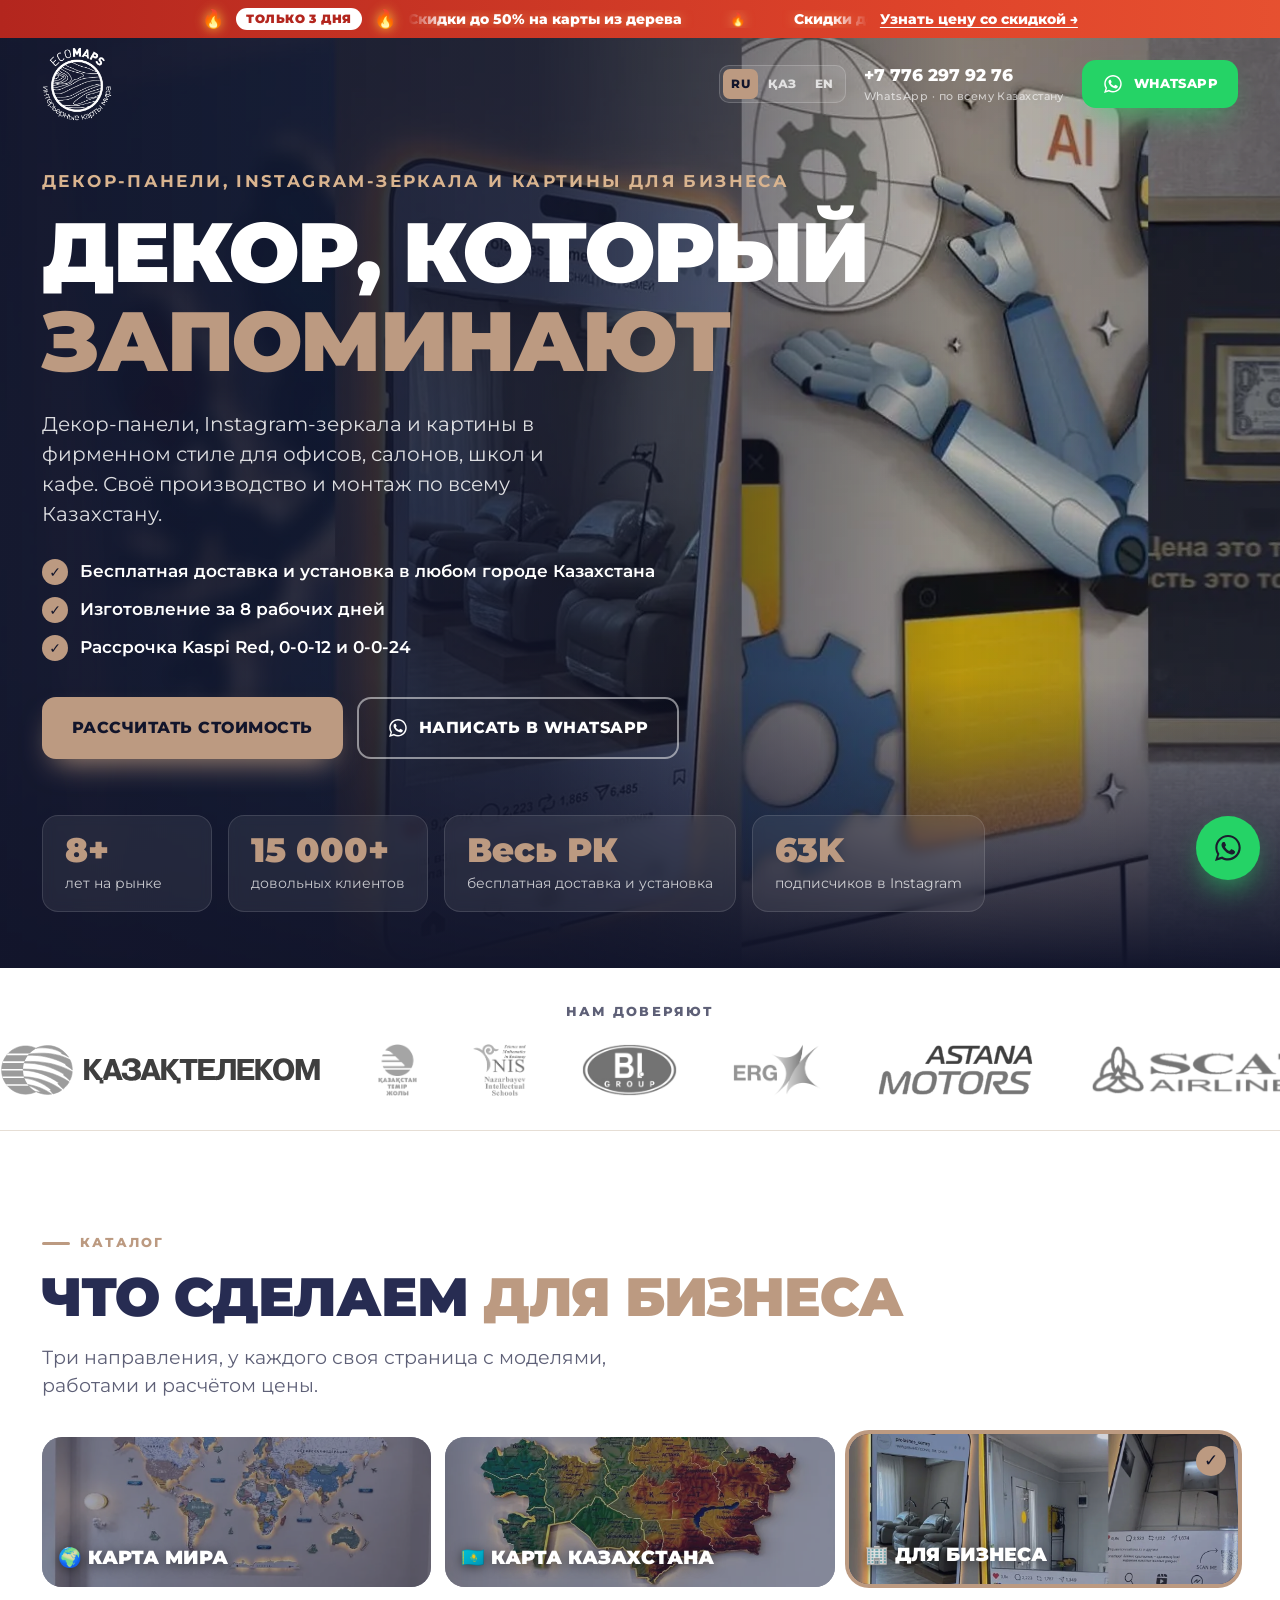
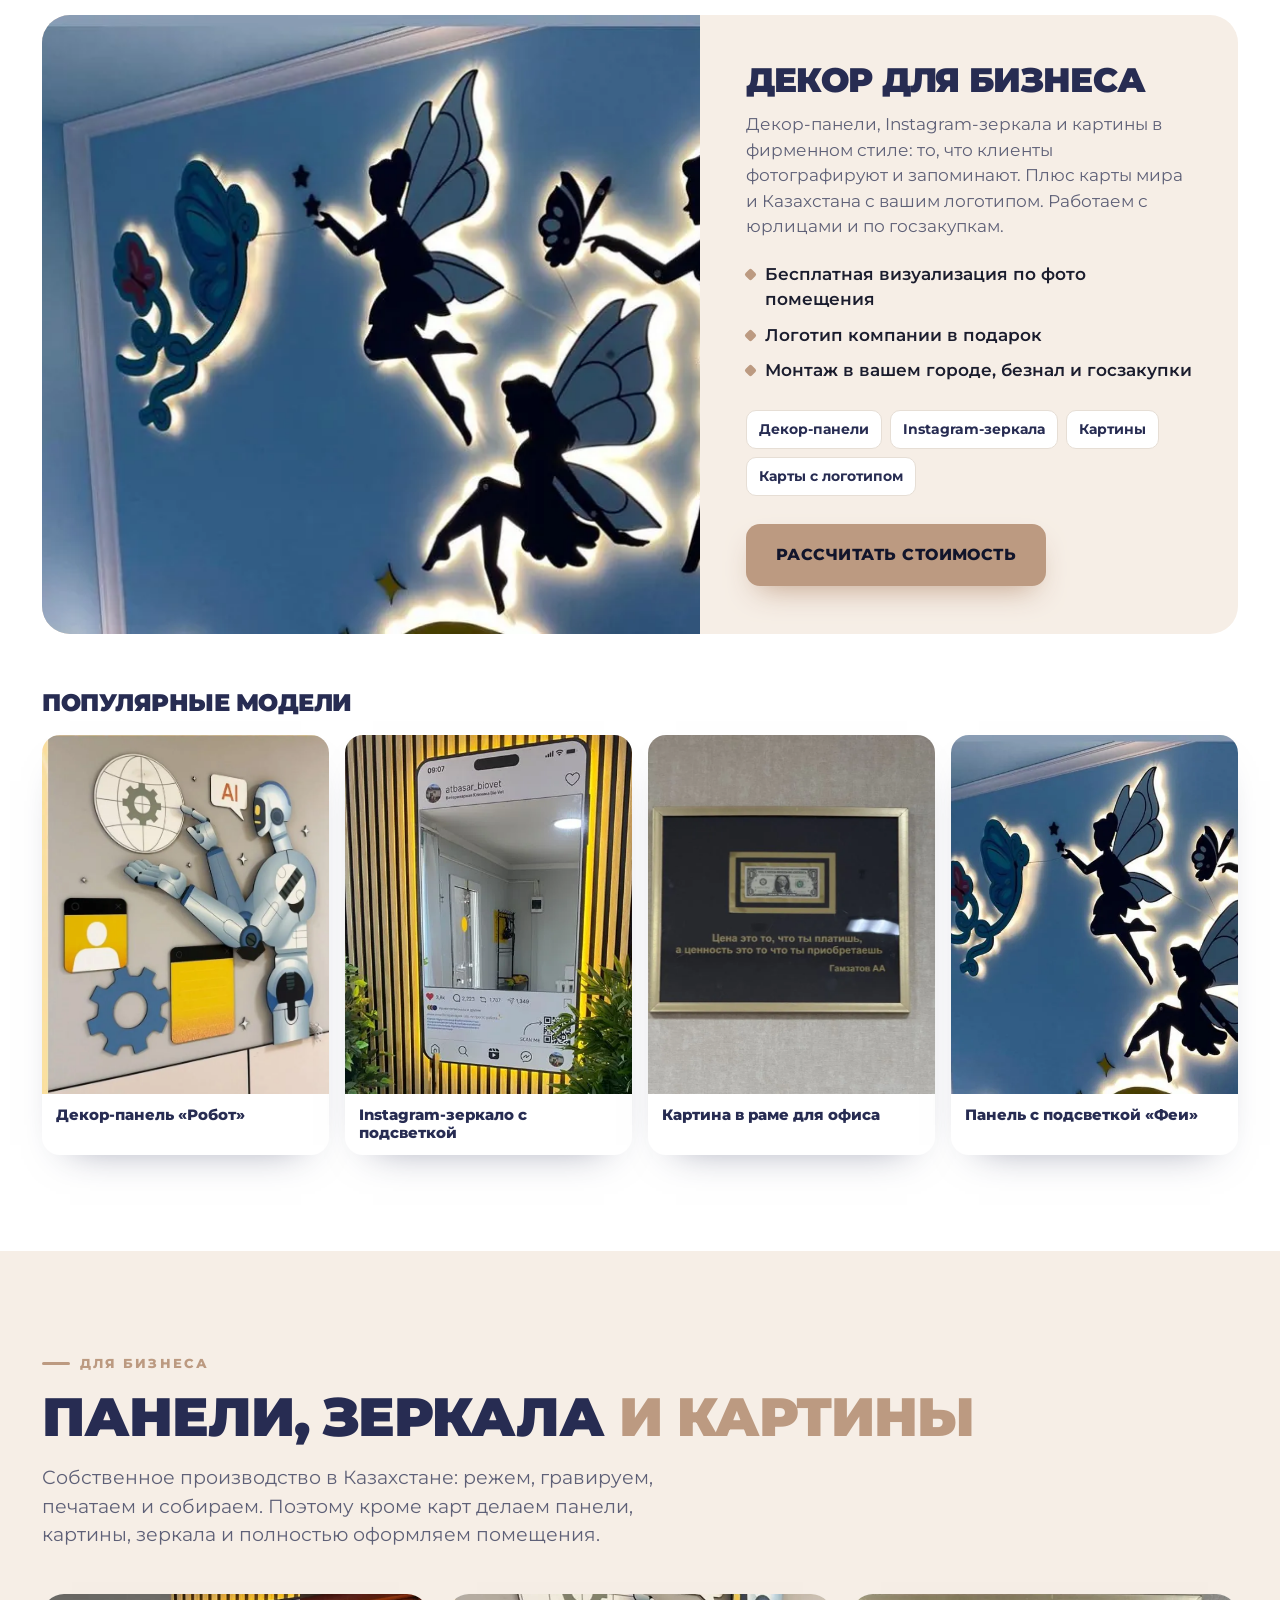
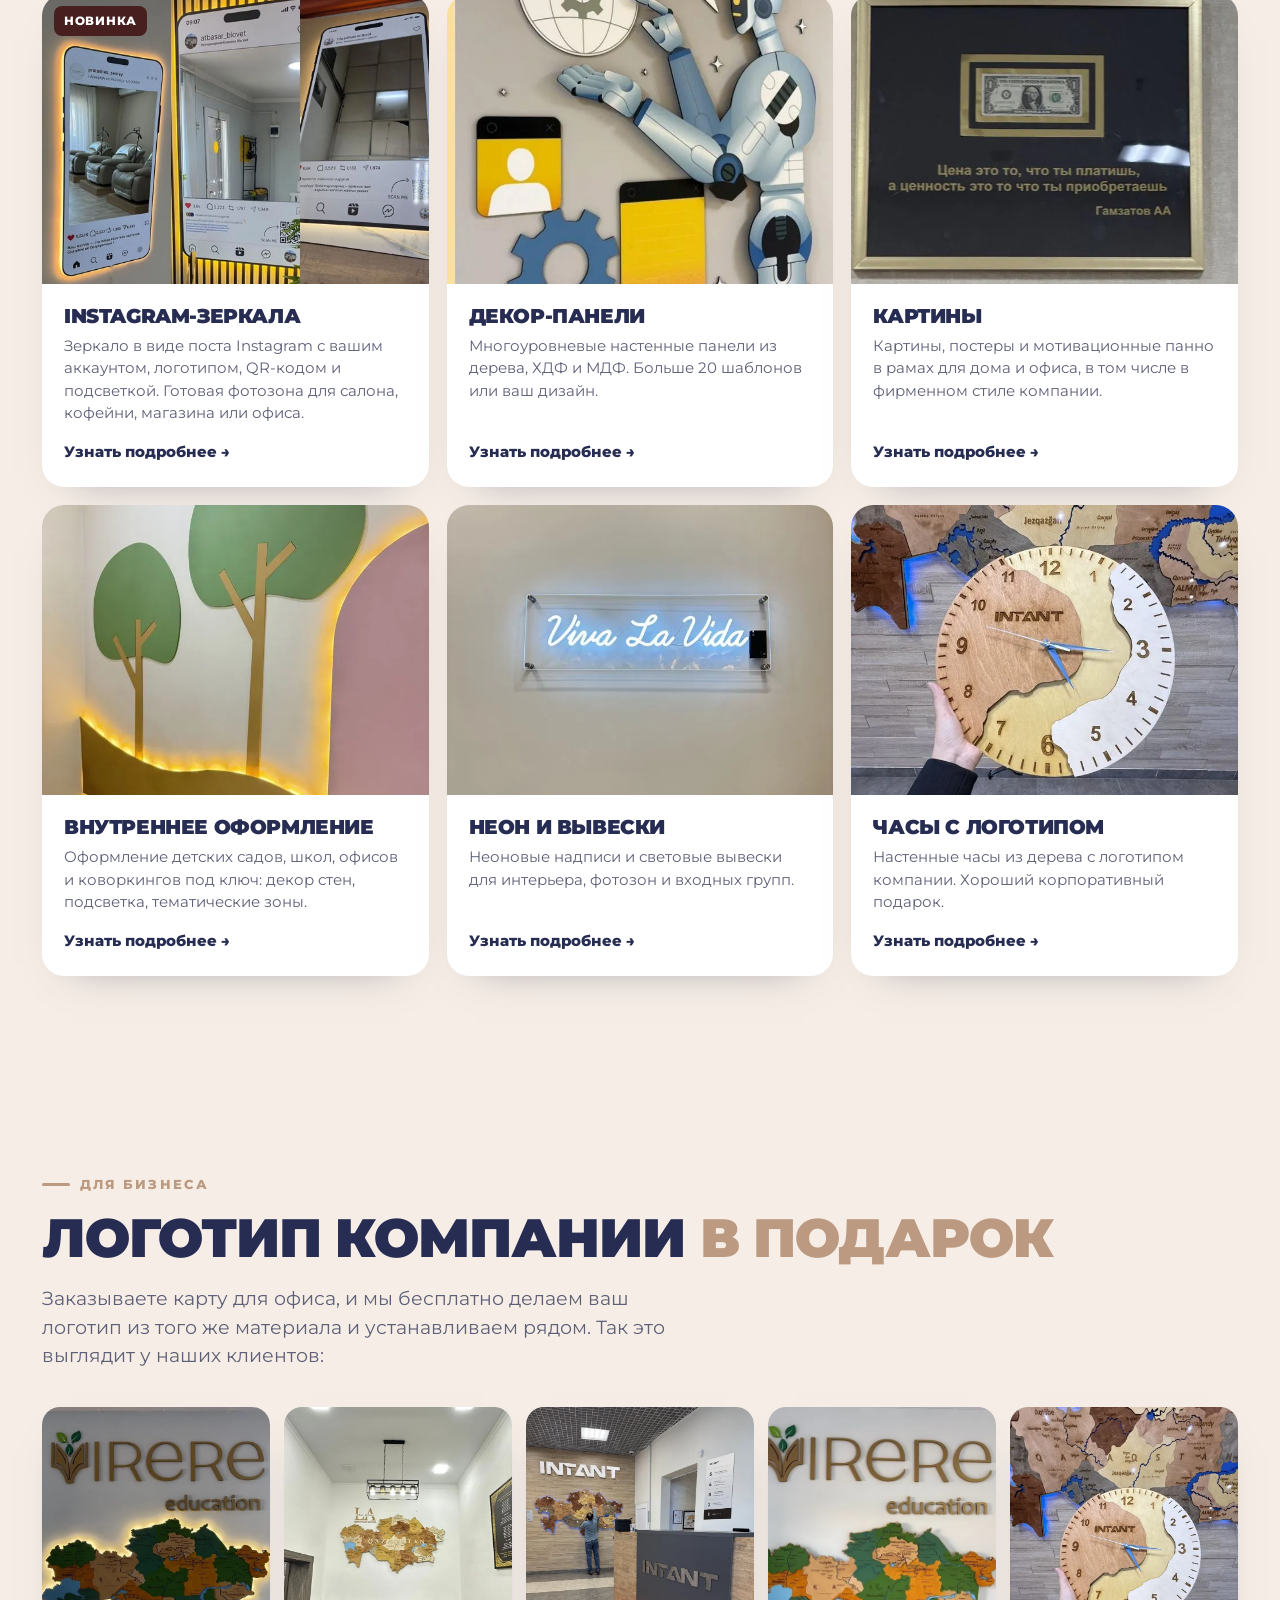
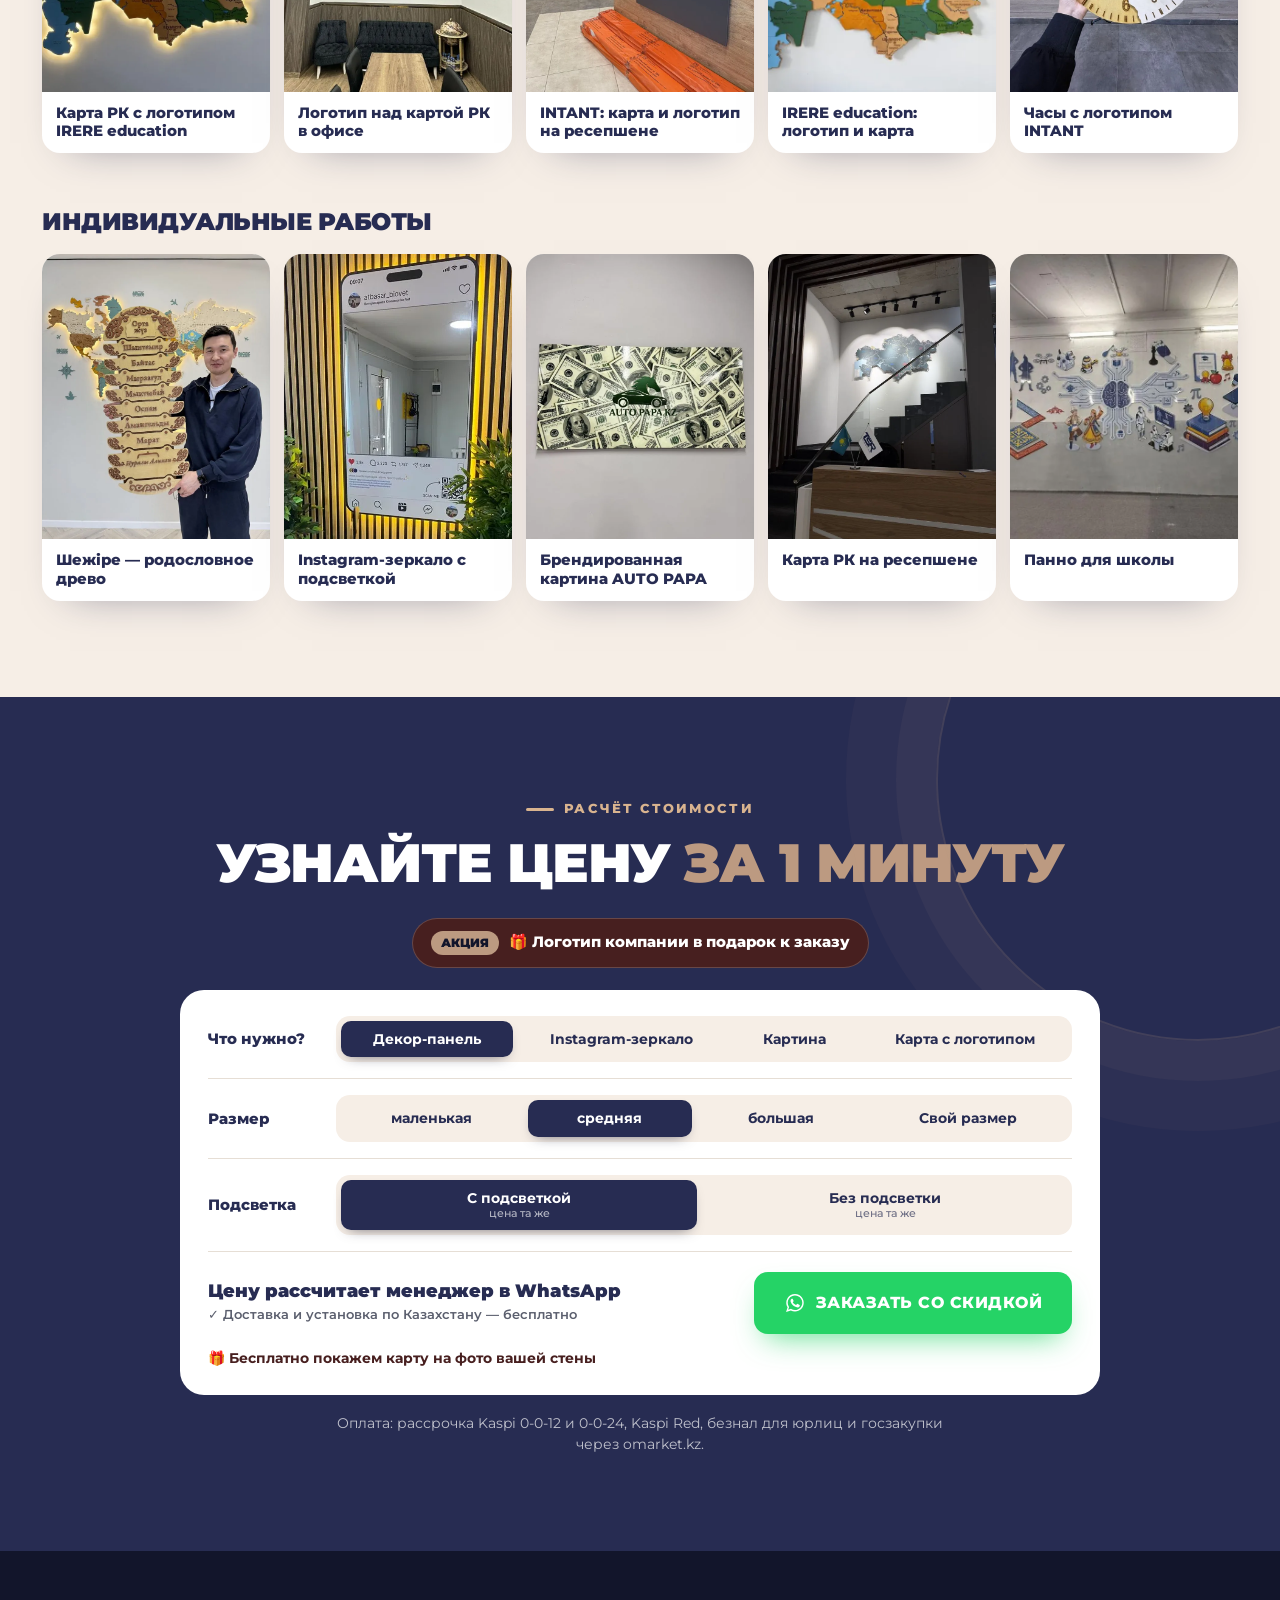
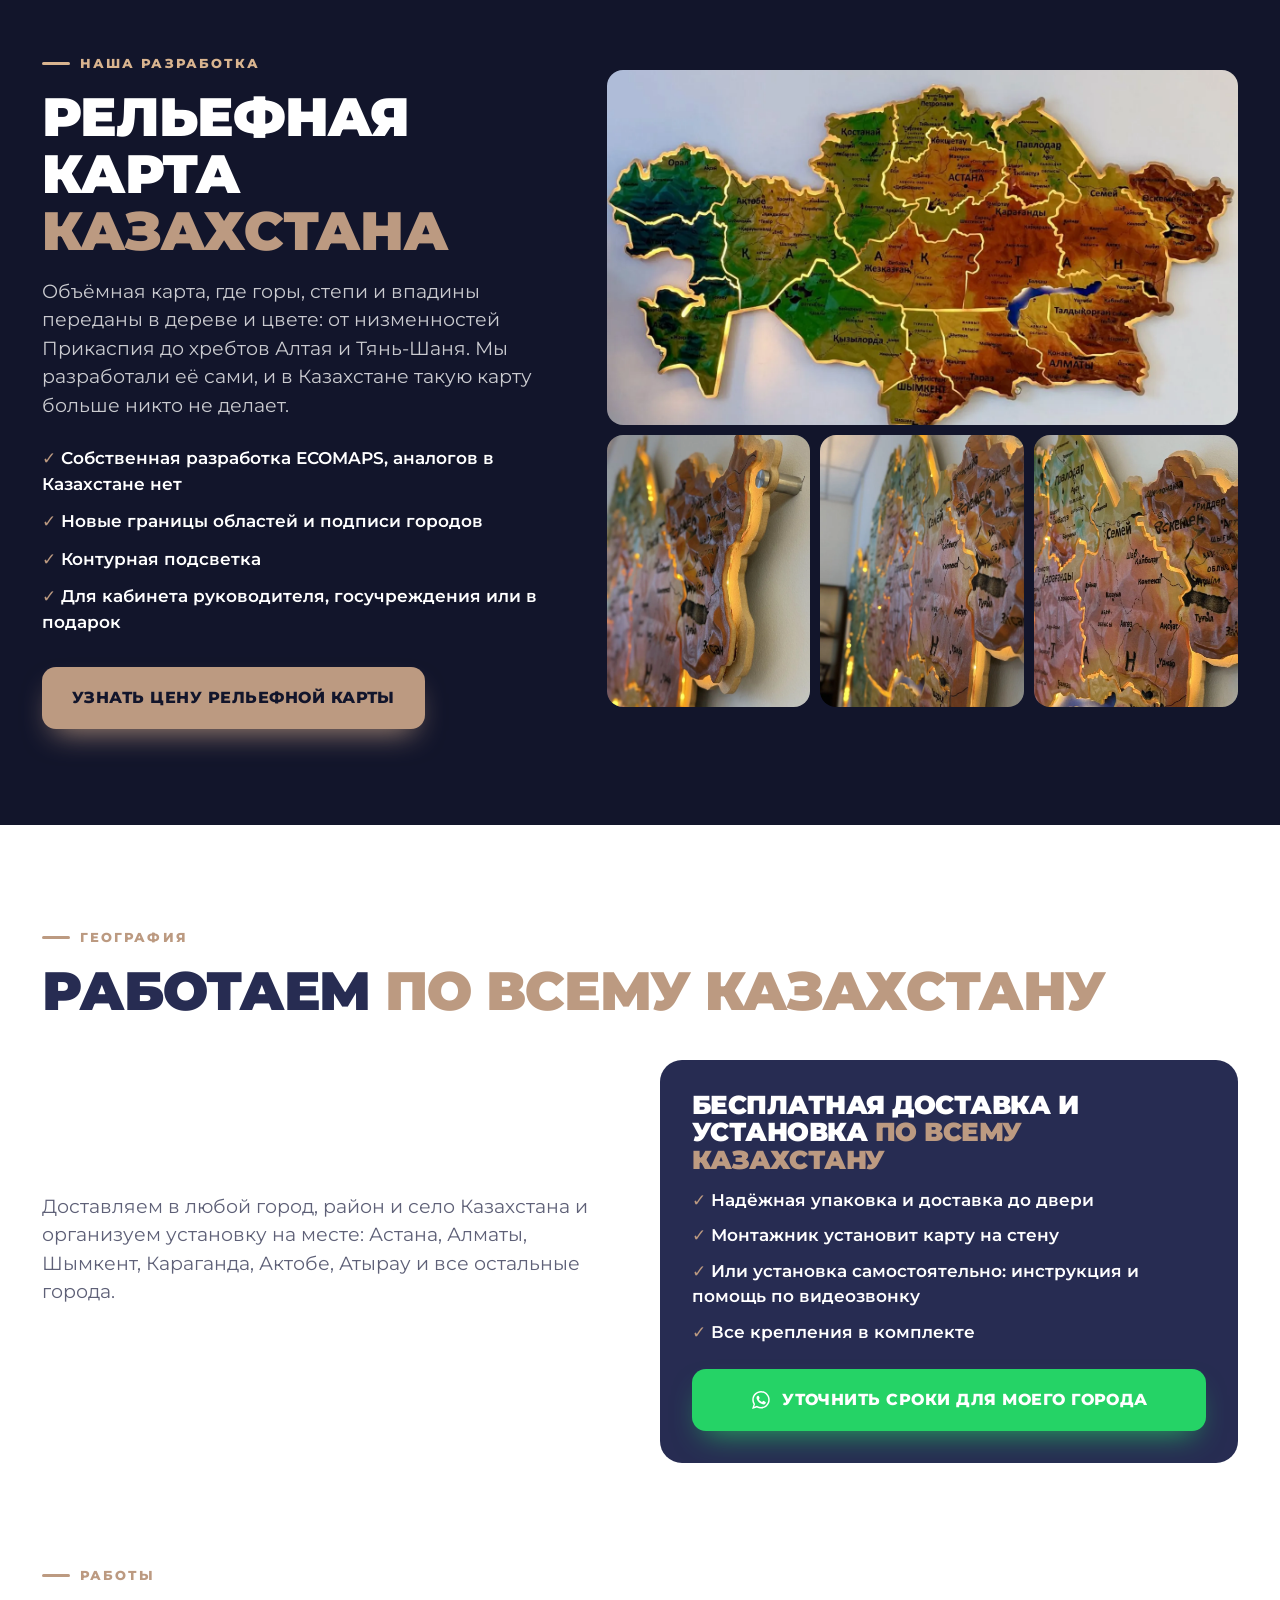
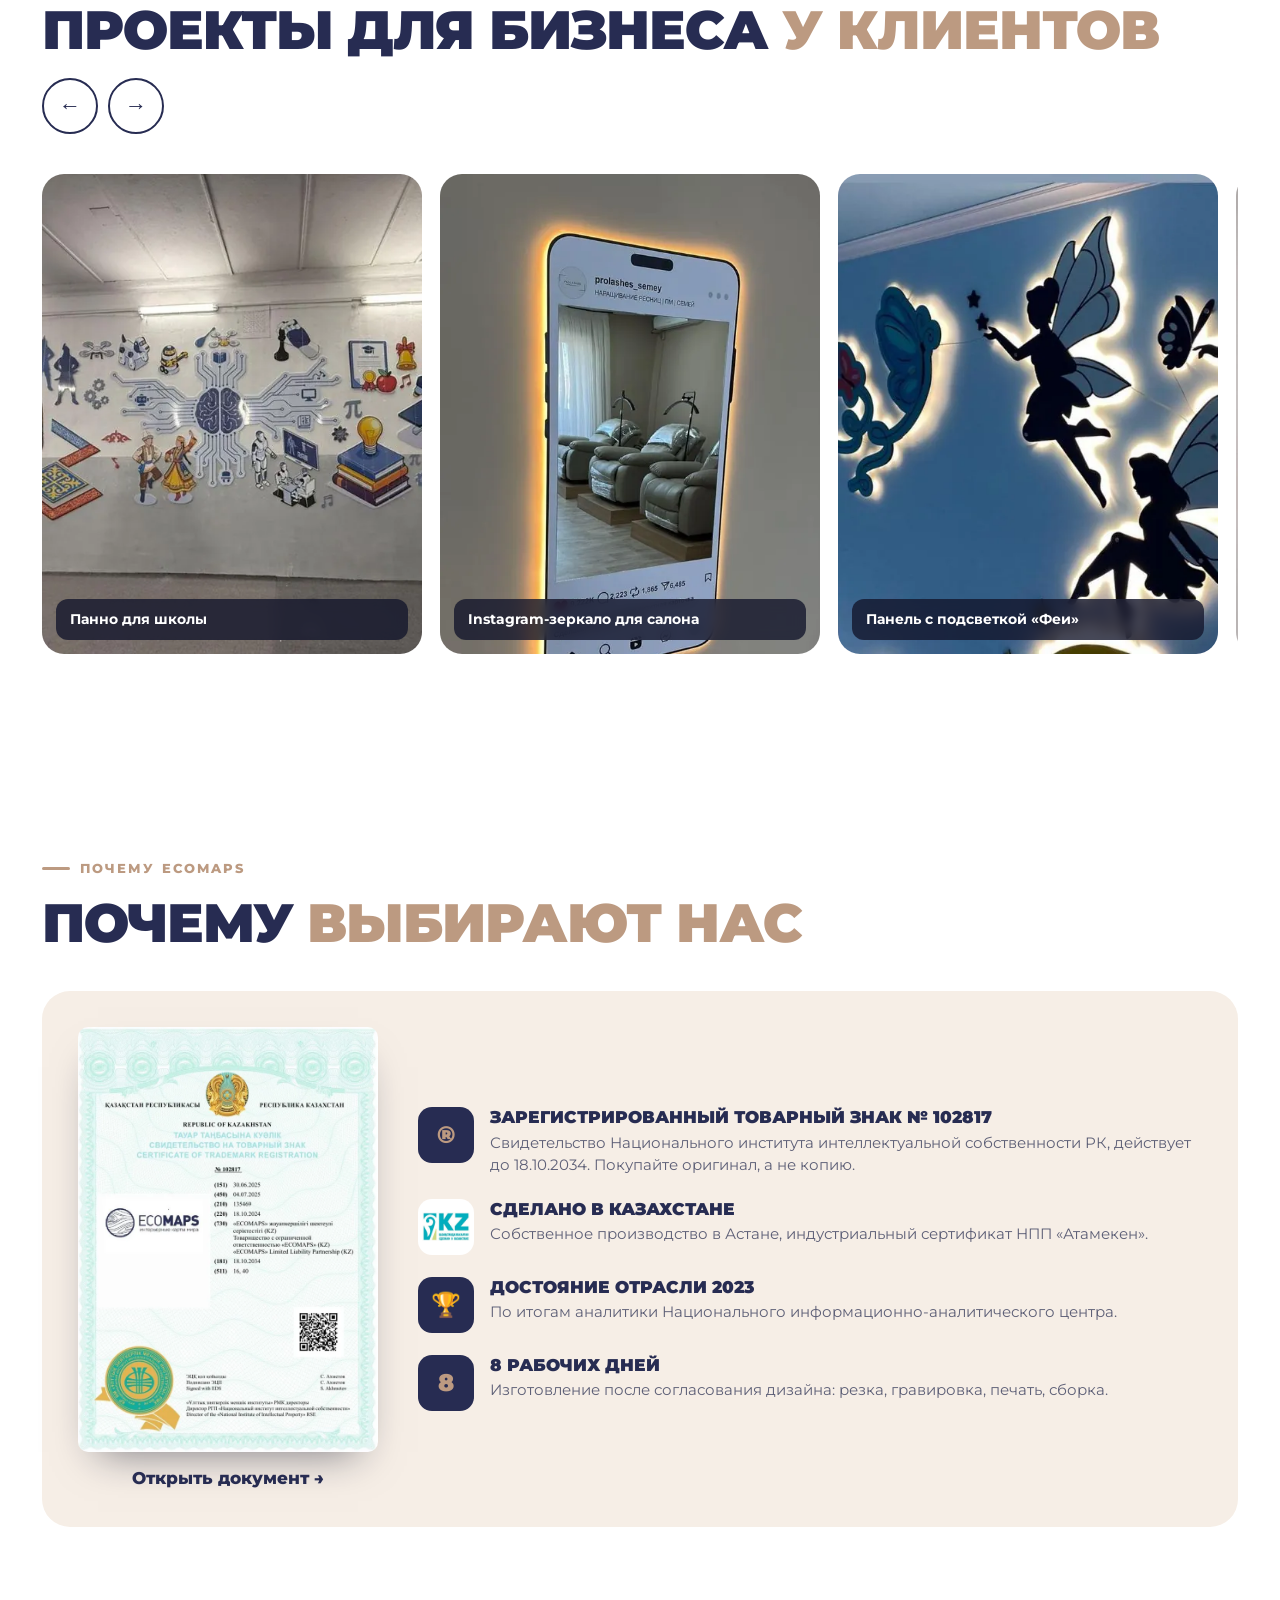
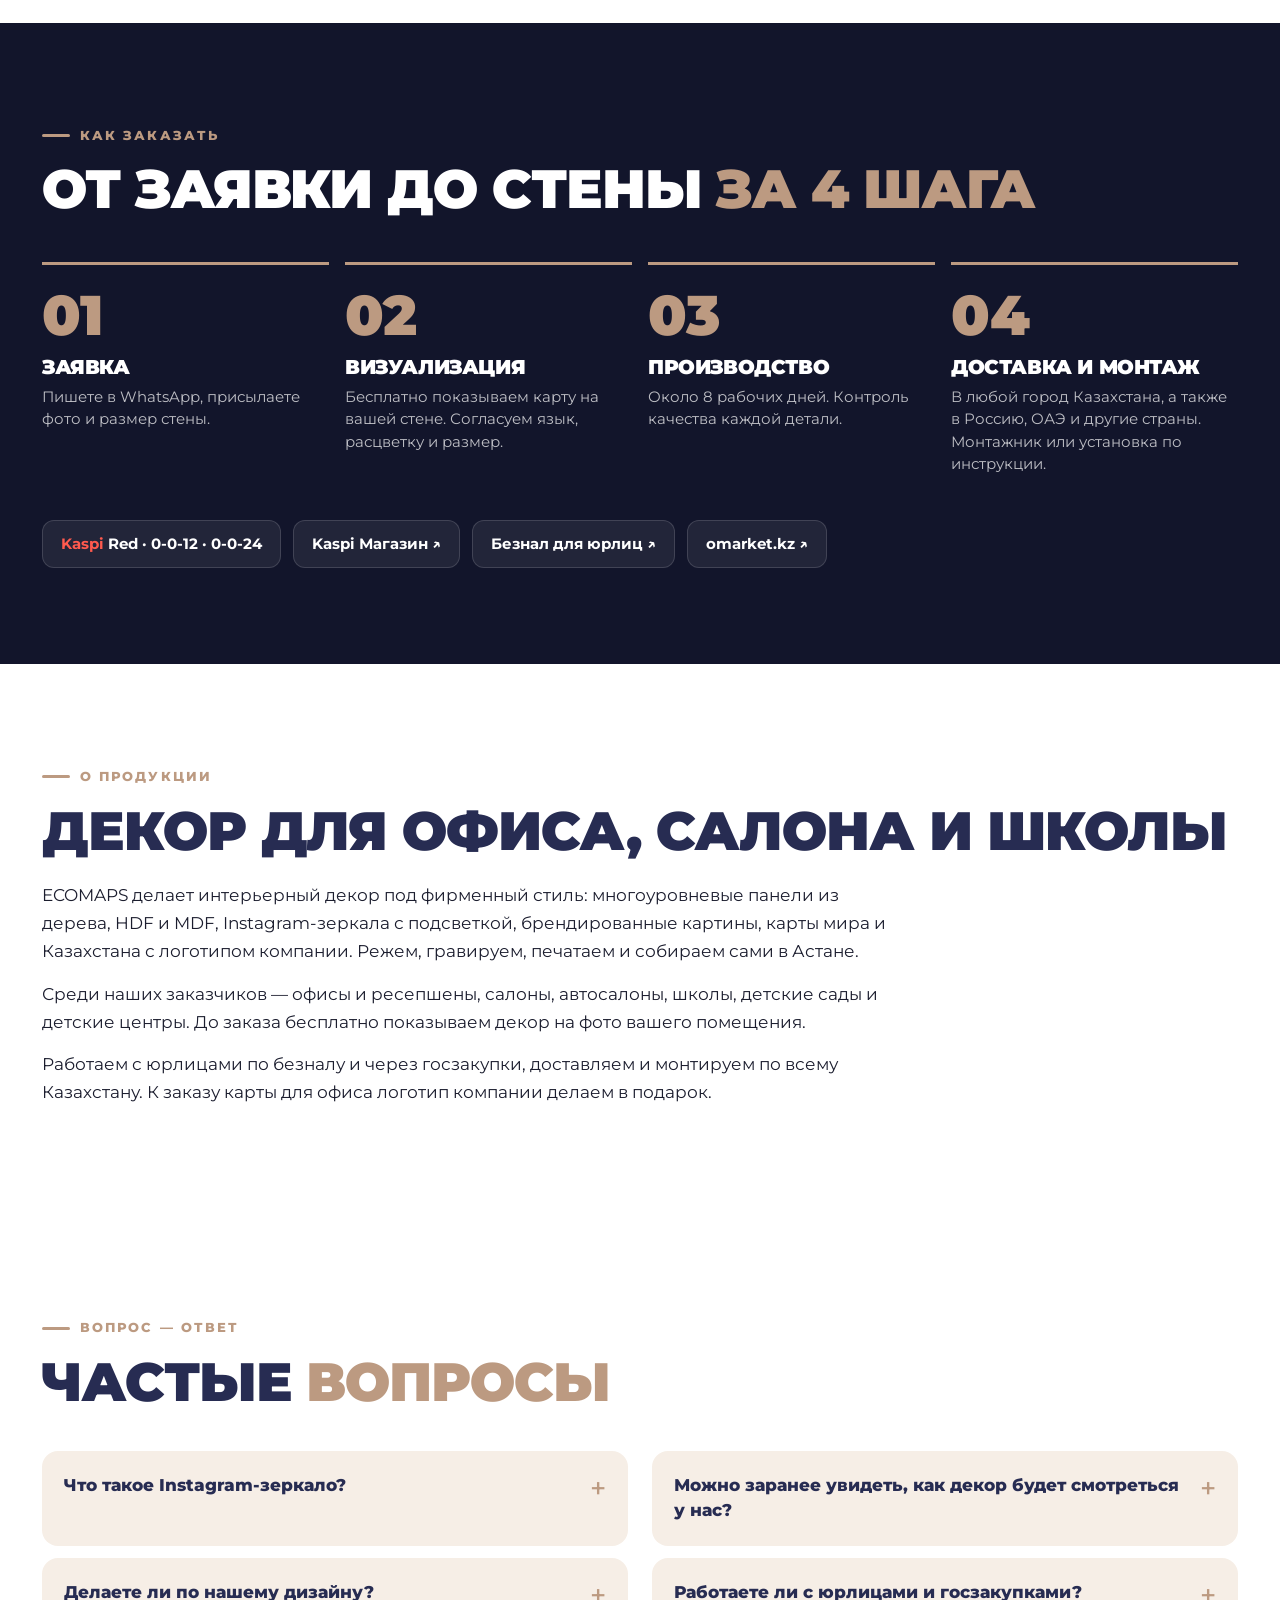
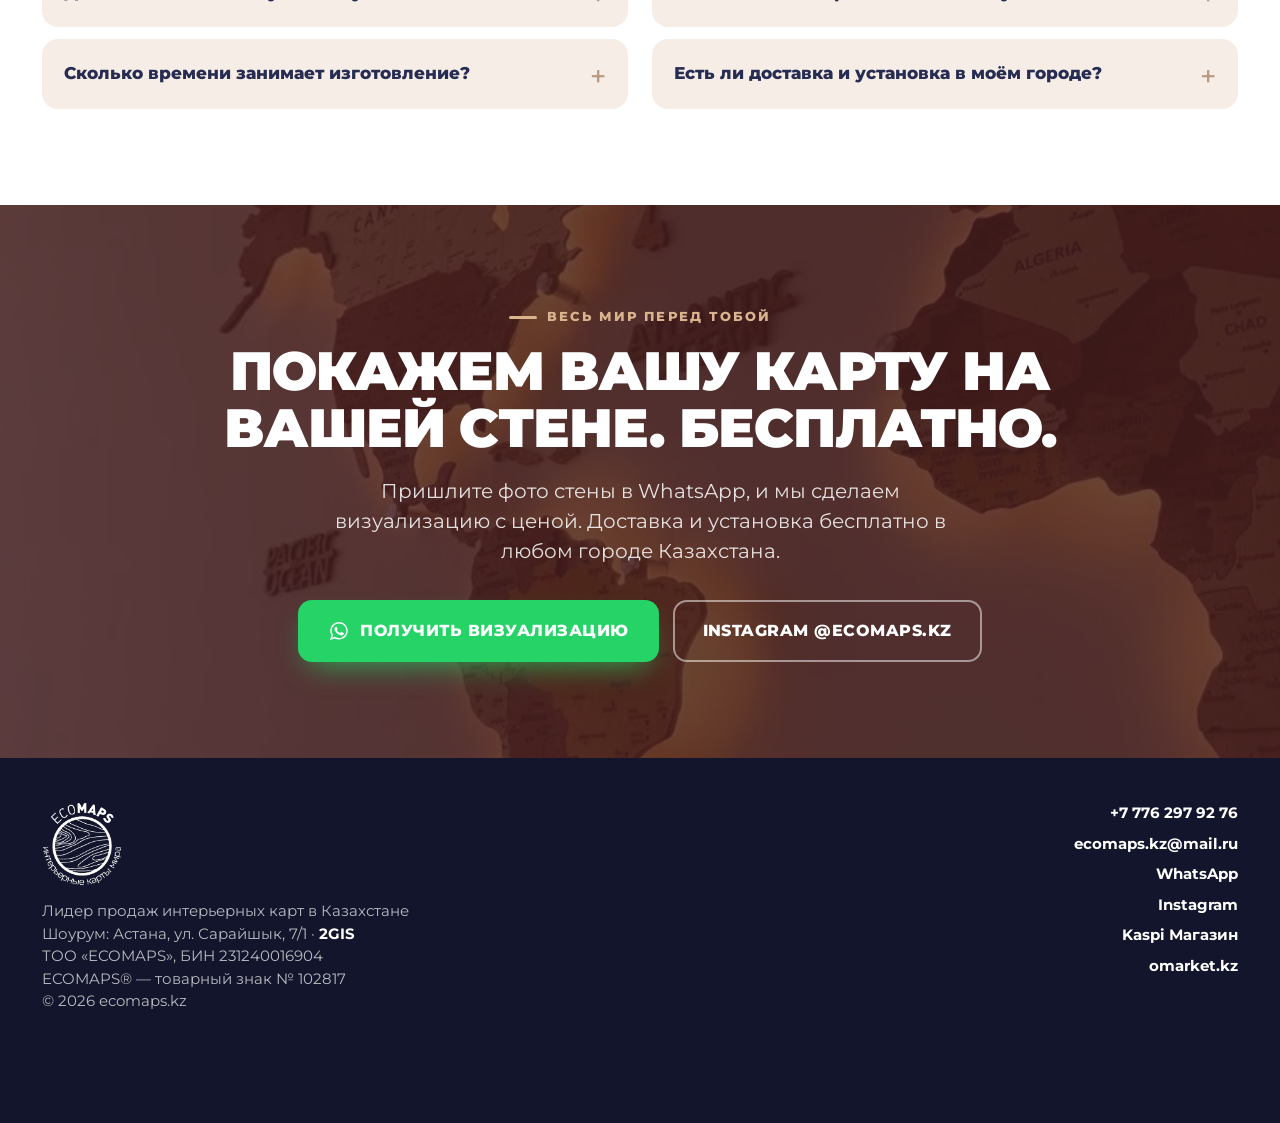
==== commit fffed99f: "Полоса акции: анимация (огоньки, пульс, блик) и бегущая строка «Скидки до 50%» Co-Authored-By: Claud" ====
--- a/business/index.html
+++ b/business/index.html
@@ -30,7 +30,7 @@
 <link rel="preconnect" href="https://fonts.googleapis.com">
 <link rel="preconnect" href="https://fonts.gstatic.com" crossorigin>
 <link href="https://fonts.googleapis.com/css2?family=Montserrat:wght@400;500;600;700;800;900&display=swap" rel="stylesheet">
-<link rel="stylesheet" href="../assets/style.css?v=459767e6">
+<link rel="stylesheet" href="../assets/style.css?v=f919dbac">
 <style>.hero-bg{background-image:url(../img/hero-biz.webp?v=f53d175c)}.final:before{background-image:url(../img/g3.webp?v=f53d175c)}</style>
 </head>
 <body data-mode="biz">
@@ -40,7 +40,7 @@
 </svg>
 
 <header id="top">
-  <div class="sale-bar" id="saleBar"><div class="wrap"><b>Только 3 дня</b> <span>Скидки до 50% на карты из дерева</span> <a class="js-wa" href="https://ecomaps.kz/whatsapp" data-place="sale-bar">Узнать цену со скидкой →</a></div></div>
+  <div class="sale-bar" id="saleBar"><div class="wrap"><i class="fire" aria-hidden="true">🔥</i><b>Только 3 дня</b><i class="fire f2" aria-hidden="true">🔥</i> <span class="mq" aria-label="Скидки до 50% на карты из дерева"><em aria-hidden="true"><i>Скидки до 50% на карты из дерева</i><i>Скидки до 50% на карты из дерева</i><i>Скидки до 50% на карты из дерева</i><i>Скидки до 50% на карты из дерева</i></em></span> <a class="js-wa" href="https://ecomaps.kz/whatsapp" data-place="sale-bar">Узнать цену со скидкой →</a></div></div>
   <script>(function(){var b=document.getElementById('saleBar');if(!b)return;document.documentElement.classList.add('has-sale')})()</script>
   <div class="wrap nav">
     <a class="logo" href="#top" aria-label="ECOMAPS"><img src="../img/logo-white.png?v=f53d175c" alt="ECOMAPS — интерьерные карты мира" width="70" height="74"></a>
@@ -349,8 +349,9 @@
 const hdr=$('header'), mb=$('#modebar'), cat=$('#catalog'), fin=$('.final');
 const onS=()=>{hdr.classList.toggle('solid',scrollY>40);
   const h=$('.hero').getBoundingClientRect();
-  mb.classList.toggle('show', h.bottom<90); hdr.classList.toggle('flat', h.bottom<90);};
-addEventListener('scroll',onS,{passive:true});
+  const hb=hdr.getBoundingClientRect().bottom; mb.style.top=Math.round(hb)+'px'; /* полоска разделов — сразу под шапкой (с акционной полосой шапка выше) */
+  mb.classList.toggle('show', h.bottom<hb); hdr.classList.toggle('flat', h.bottom<hb);};
+addEventListener('scroll',onS,{passive:true}); addEventListener('resize',onS); onS();
 
 const logos=[['kazakhtelecom.svg','Kazakhtelecom'],['pres/ktz-v.png','Қазақстан темір жолы'],['pres/nis.png','Nazarbayev Intellectual Schools'],['pres/bigroup.png','BI Group'],['pres/erg.png','ERG'],['pres/astanamotors.png','Astana Motors'],['pres/scat.png','SCAT Airlines'],['otbasy.svg','Otbasy Bank'],['allur.svg','Allur'],['iek.svg','IEK'],['pres/binom.png','BINOM School'],['pres/rfmsh.png','РФМШ'],['pres/spectrum.png','Spectrum International School'],['pres/svoydom.png','Svoy Dom'],['pres/gybrat.png','Gybrat'],['pres/helios.png','Helios']];
 $('#track').innerHTML=[...logos,...logos].map(([f,n])=>`<img src="${P}img/logos/${f}" alt="${n}" loading="lazy">`).join('');
@@ -415,9 +416,28 @@
 let tx=0; lb.addEventListener('touchstart',e=>{tx=e.touches[0].clientX},{passive:true});
 lb.addEventListener('touchend',e=>{const d=e.changedTouches[0].clientX-tx; if(Math.abs(d)>50) lbShow(lbI+(d<0?1:-1));},{passive:true});
 
+/* ---------- готовый текст сообщения в WhatsApp (RU/KZ; распределитель подставит его в чат) ---------- */
+function waText(place){
+  const kk=LANG==='kk', sale=!!document.getElementById('saleBar');
+  const what=kk?{world:'ағаш әлем картасының',kz:'Қазақстанның ағаш картасының'}[MODE]:{world:'деревянную карту мира',kz:'деревянную карту Казахстана'}[MODE];
+  const src=kk?'(ecomaps.kz сайтынан)':'(с сайта ecomaps.kz)';
+  if(place==='calc'){
+    const lc=x=>x?x[0].toLowerCase()+x.slice(1):x;
+    const sb=$('.seg[data-k="size"] button.on'), dim=sb&&(sb.textContent.match(/\d+\s*×\s*\d+/)||[])[0];
+    const o=[lc(val('type')), dim?dim.replace(/\s/g,'')+' см':lc(val('size')), lc(val('light'))].filter(Boolean).join(', ');
+    return kk?`Сәлеметсіз бе! ${what?what[0].toUpperCase()+what.slice(1)+' ':''}${sale?'жеңілдікпен ':''}бағасын білгім келеді: ${o}. ${src}`
+             :`Здравствуйте! Хочу узнать цену${sale?' со скидкой':''}${what?' на '+what:''}: ${o}. ${src}`;
+  }
+  if(!what) return kk?`Сәлеметсіз бе! Бизнеске арналған безендіру қызықтырады. ${src}`:`Здравствуйте! Интересует оформление для бизнеса. ${src}`;
+  return kk?`Сәлеметсіз бе! ${what[0].toUpperCase()+what.slice(1)} ${sale?'жеңілдікпен ':''}бағасын білгім келеді. ${src}`
+           :`Здравствуйте! Хочу узнать цену на ${what}${sale?' со скидкой':''}. ${src}`;
+}
+
 /* ---------- события ---------- */
 document.addEventListener('click',e=>{
   const w=e.target.closest('.js-wa');
+  if(w){ const base=w.dataset.base||(w.dataset.base=w.getAttribute('href')||'');
+    if(/\/whatsapp\/?$/.test(base)){ try{w.href=base.replace(/\/?$/,'/')+'?text='+encodeURIComponent(waText(w.dataset.place));}catch(_){}}}
   if(w){ track('whatsapp_click',{place:w.dataset.place});
     /* конверсия для рекламы ChatGPT: даём пикселю 0,3 с отправить событие, потом переходим */
     if(window.oaiq && w.href && !w.target && !e.metaKey && !e.ctrlKey){ try{oaiq('measure','lead_created',{type:'customer_action'})}catch(_){}
--- a/assets/style.css
+++ b/assets/style.css
@@ -424,3 +424,27 @@
 .calc2 .gift-l{margin:14px 0 0;font-weight:700;color:var(--wine);font-size:14px}
 body[data-mode=kz] .seg .cm,body[data-mode=world] .seg .cm{display:block}
 @media(max-width:700px){.calc2 .price{justify-content:center;text-align:center}.calc2 .price b{font-size:28px}}
+/* анимация акционной полосы: переливающийся фон, блик и пульсирующая плашка */
+.sale-bar{position:relative;overflow:hidden;background:linear-gradient(90deg,#B3261E,#E0452B,#F2673A,#E0452B,#B3261E);background-size:300% 100%;animation:saleBg 6s ease-in-out infinite}
+.sale-bar:after{content:"";position:absolute;top:0;bottom:0;left:-40%;width:30%;background:linear-gradient(100deg,transparent,rgba(255,255,255,.35),transparent);transform:skewX(-20deg);animation:saleShine 3.2s ease-in-out infinite;pointer-events:none}
+.sale-bar b{display:inline-block;animation:salePulse 1.6s ease-in-out infinite;box-shadow:0 0 0 0 rgba(255,255,255,.7)}
+.sale-bar .wrap{position:relative;z-index:1}
+@keyframes saleBg{0%,100%{background-position:0% 50%}50%{background-position:100% 50%}}
+@keyframes saleShine{0%{left:-40%}60%,100%{left:130%}}
+@keyframes salePulse{0%,100%{transform:scale(1);box-shadow:0 0 0 0 rgba(255,255,255,.6)}50%{transform:scale(1.07);box-shadow:0 0 0 6px rgba(255,255,255,0)}}
+@media(prefers-reduced-motion:reduce){.sale-bar,.sale-bar:after,.sale-bar b{animation:none}}
+/* «горячее предложение»: мерцающие огоньки и тёплое свечение */
+.sale-bar .fire{font-style:normal;display:inline-block;font-size:18px;line-height:1;transform-origin:50% 90%;animation:fireFlick .9s ease-in-out infinite alternate;filter:drop-shadow(0 0 6px rgba(255,200,60,.9))}
+.sale-bar .fire.f2{animation-delay:.45s}
+.sale-bar span{text-shadow:0 0 12px rgba(255,210,120,.55)}
+@keyframes fireFlick{0%{transform:scale(1) rotate(-6deg)}50%{transform:scale(1.18) rotate(4deg)}100%{transform:scale(.95) rotate(-2deg)}}
+
+@media(prefers-reduced-motion:reduce){.sale-bar .fire{animation:none}}
+/* бегущая строка «Скидки до 50%» (справа налево) */
+.sale-bar .mq{display:block;overflow:hidden;width:min(460px,100%);-webkit-mask-image:linear-gradient(90deg,transparent,#000 8%,#000 92%,transparent);mask-image:linear-gradient(90deg,transparent,#000 8%,#000 92%,transparent)}
+.sale-bar .mq em{display:inline-flex;font-style:normal;white-space:nowrap;animation:saleMarq 14s linear infinite}
+.sale-bar .mq i{font-style:normal;padding-right:48px}
+.sale-bar .mq i:after{content:"🔥";margin-left:48px;font-size:.9em}
+@keyframes saleMarq{from{transform:translateX(0)}to{transform:translateX(-50%)}}
+@media(max-width:640px){.sale-bar .fire{font-size:15px}.sale-bar .mq{flex-basis:100%;width:100%;font-size:13px}}
+@media(prefers-reduced-motion:reduce){.sale-bar .mq em{animation:none}}
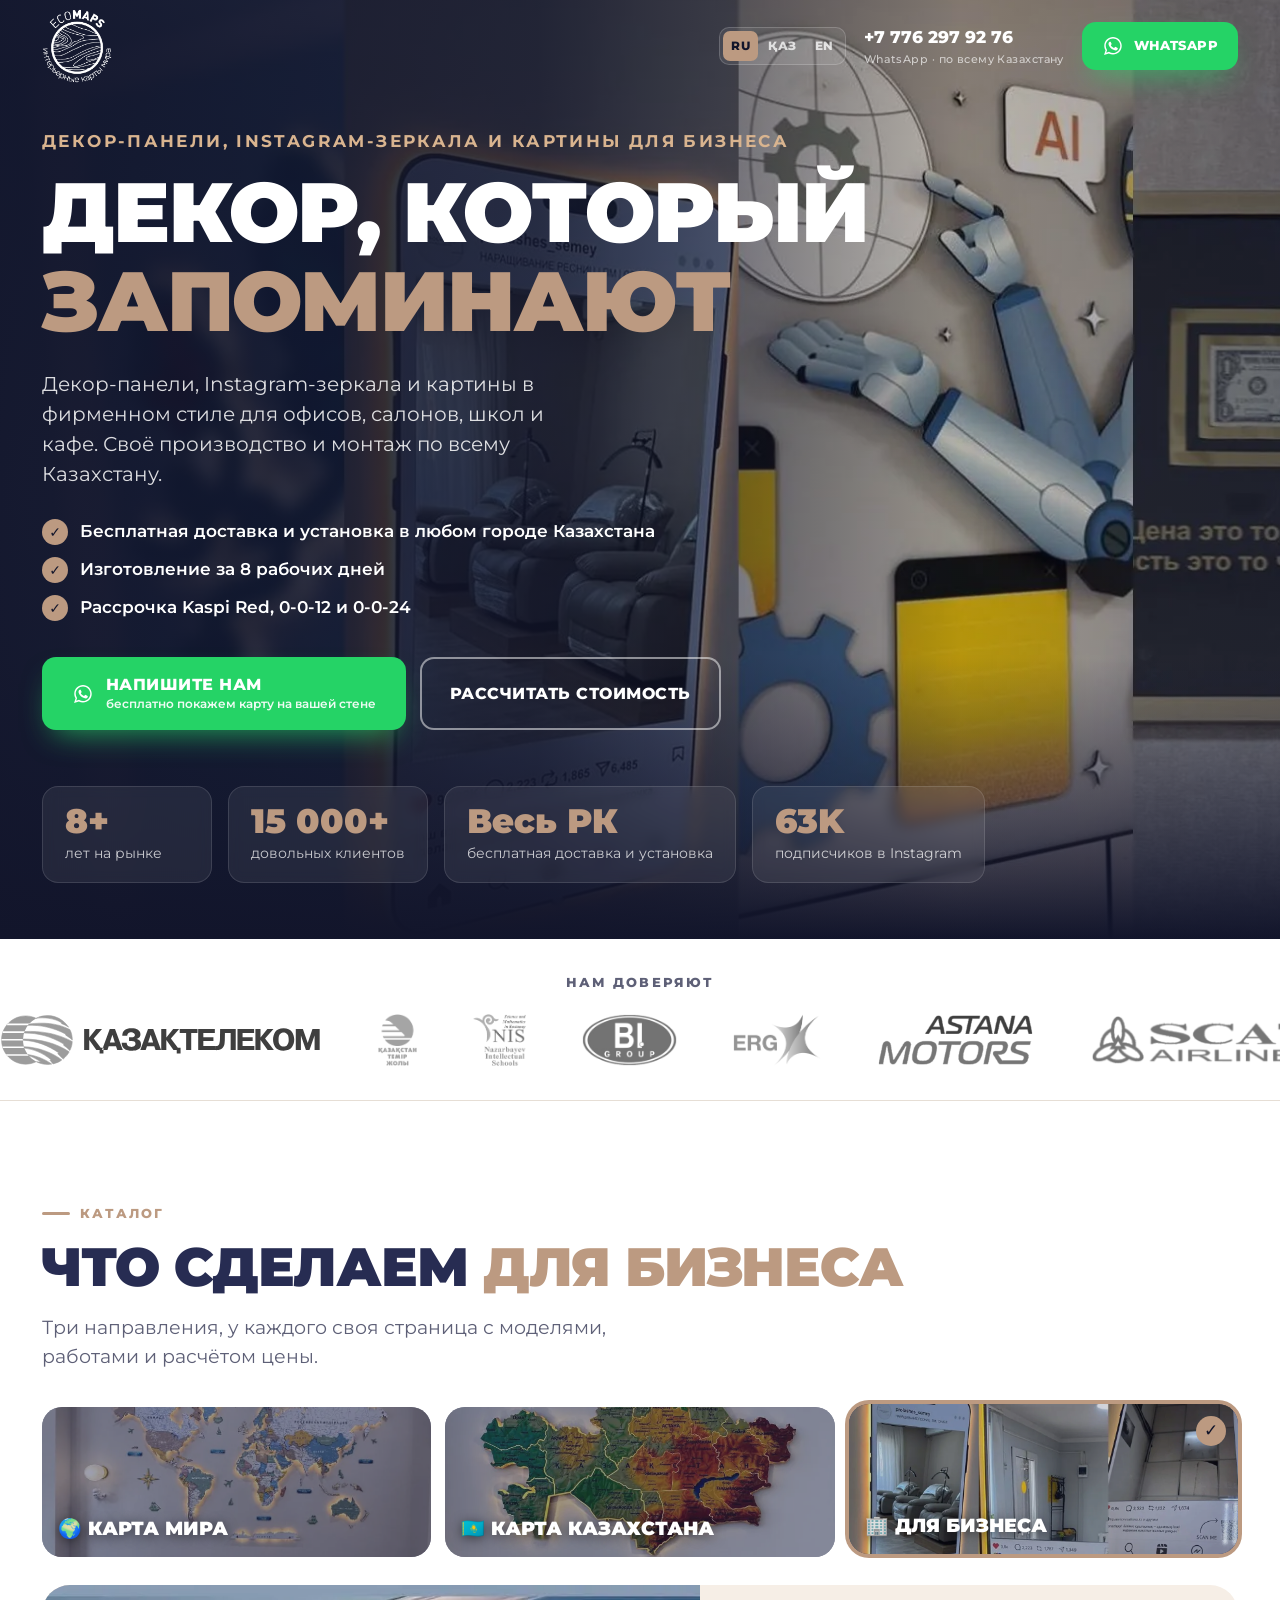
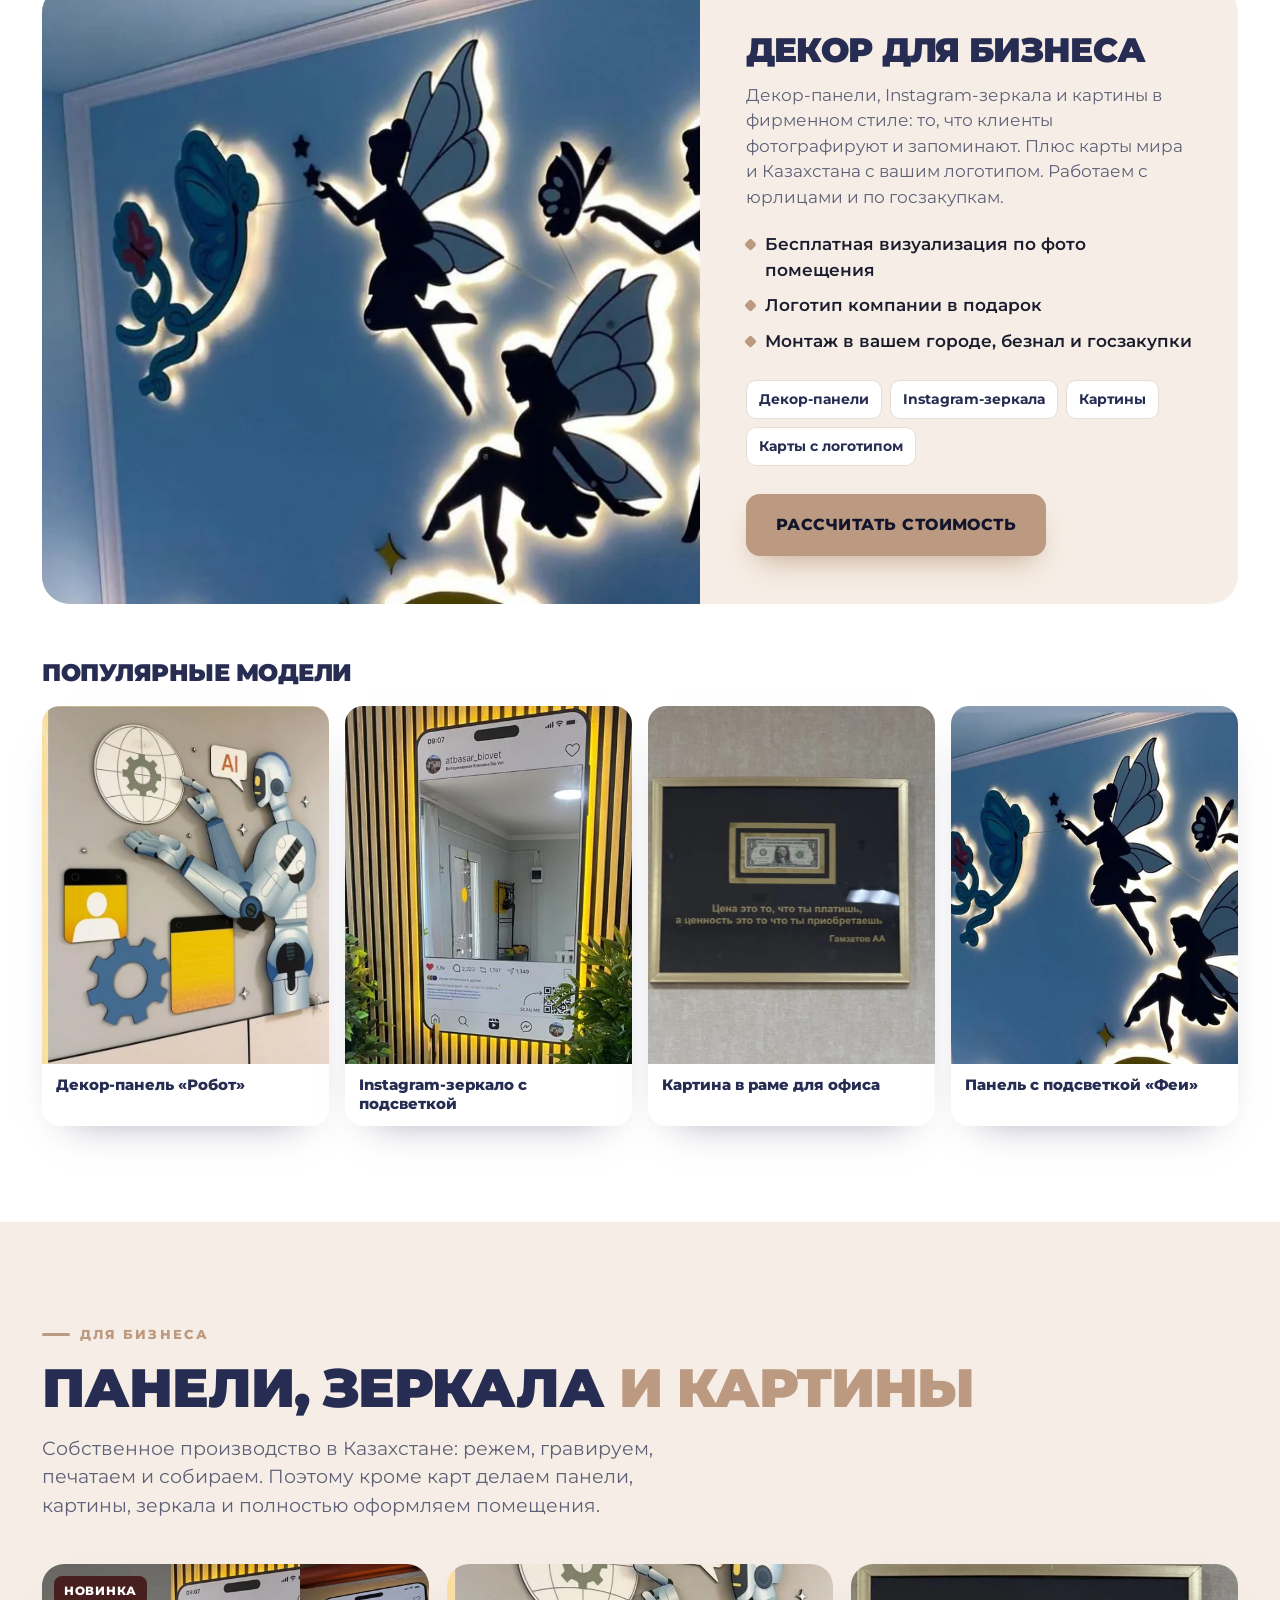
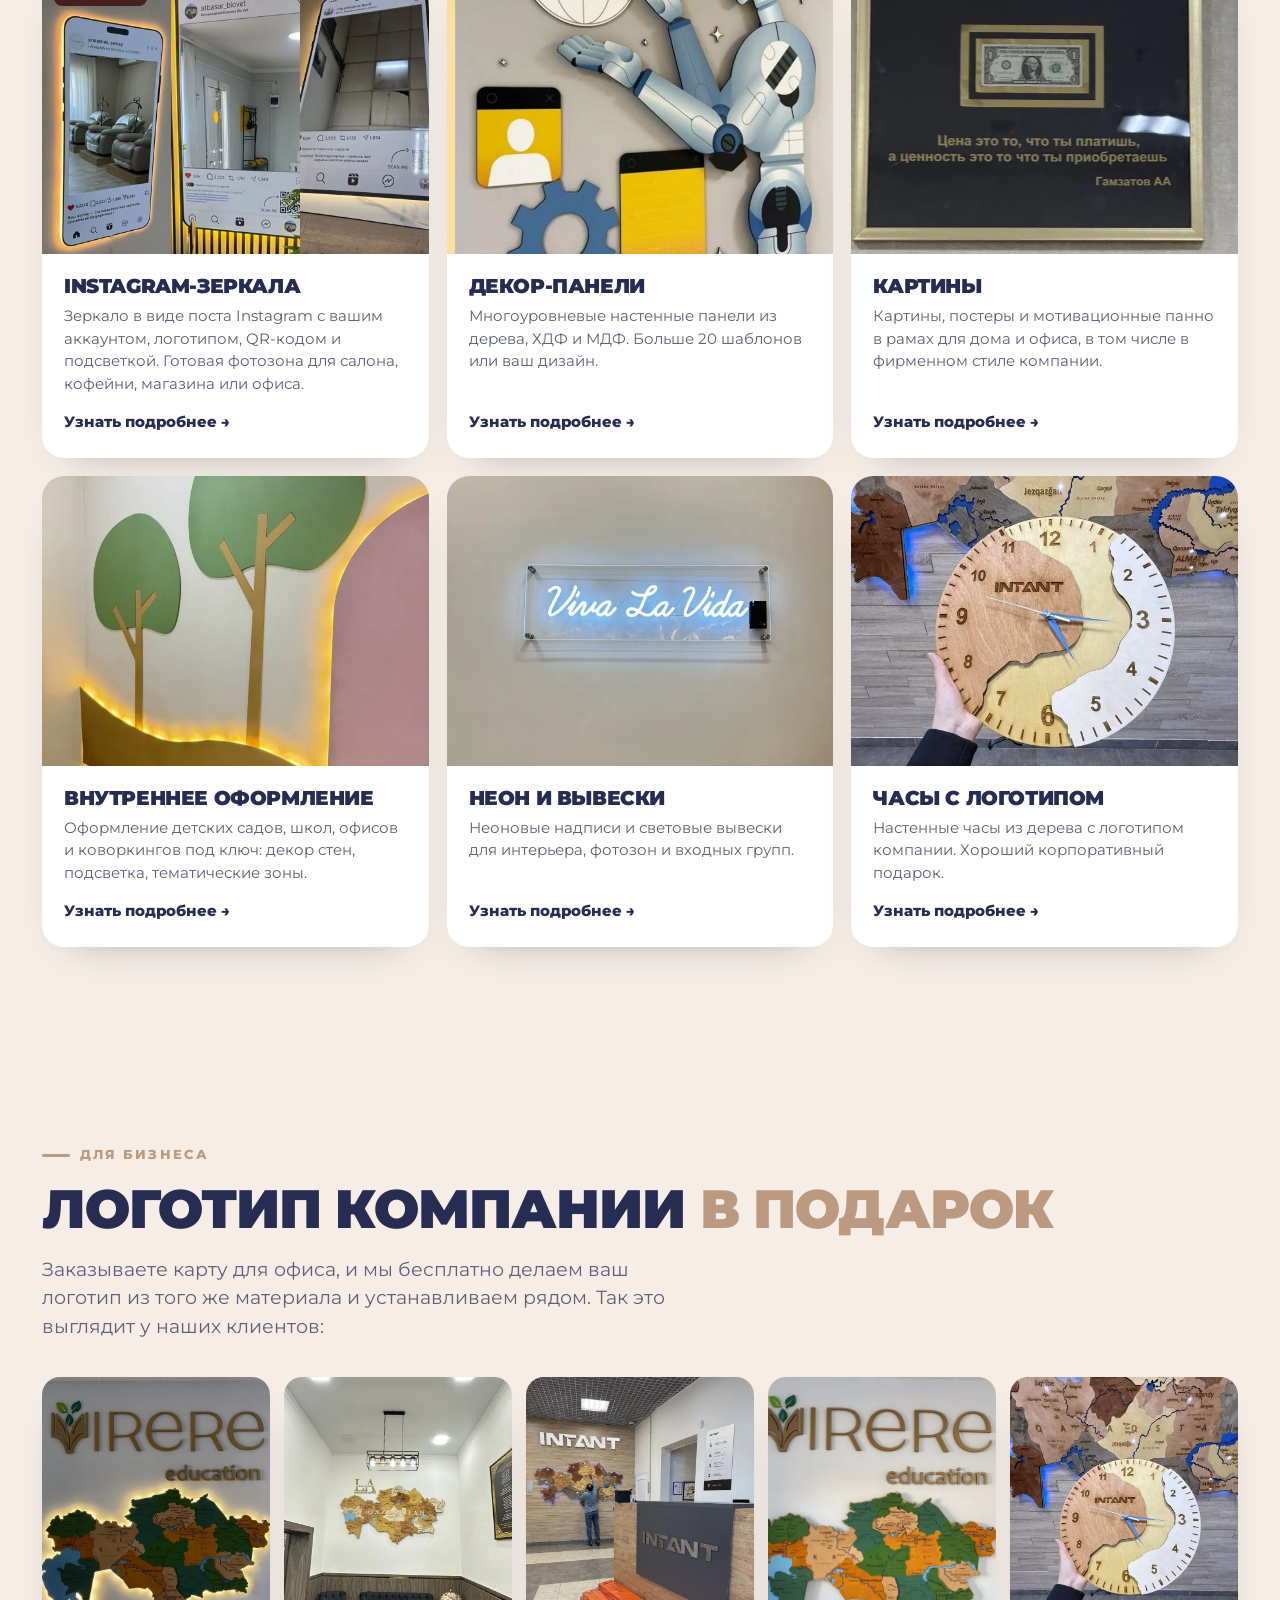
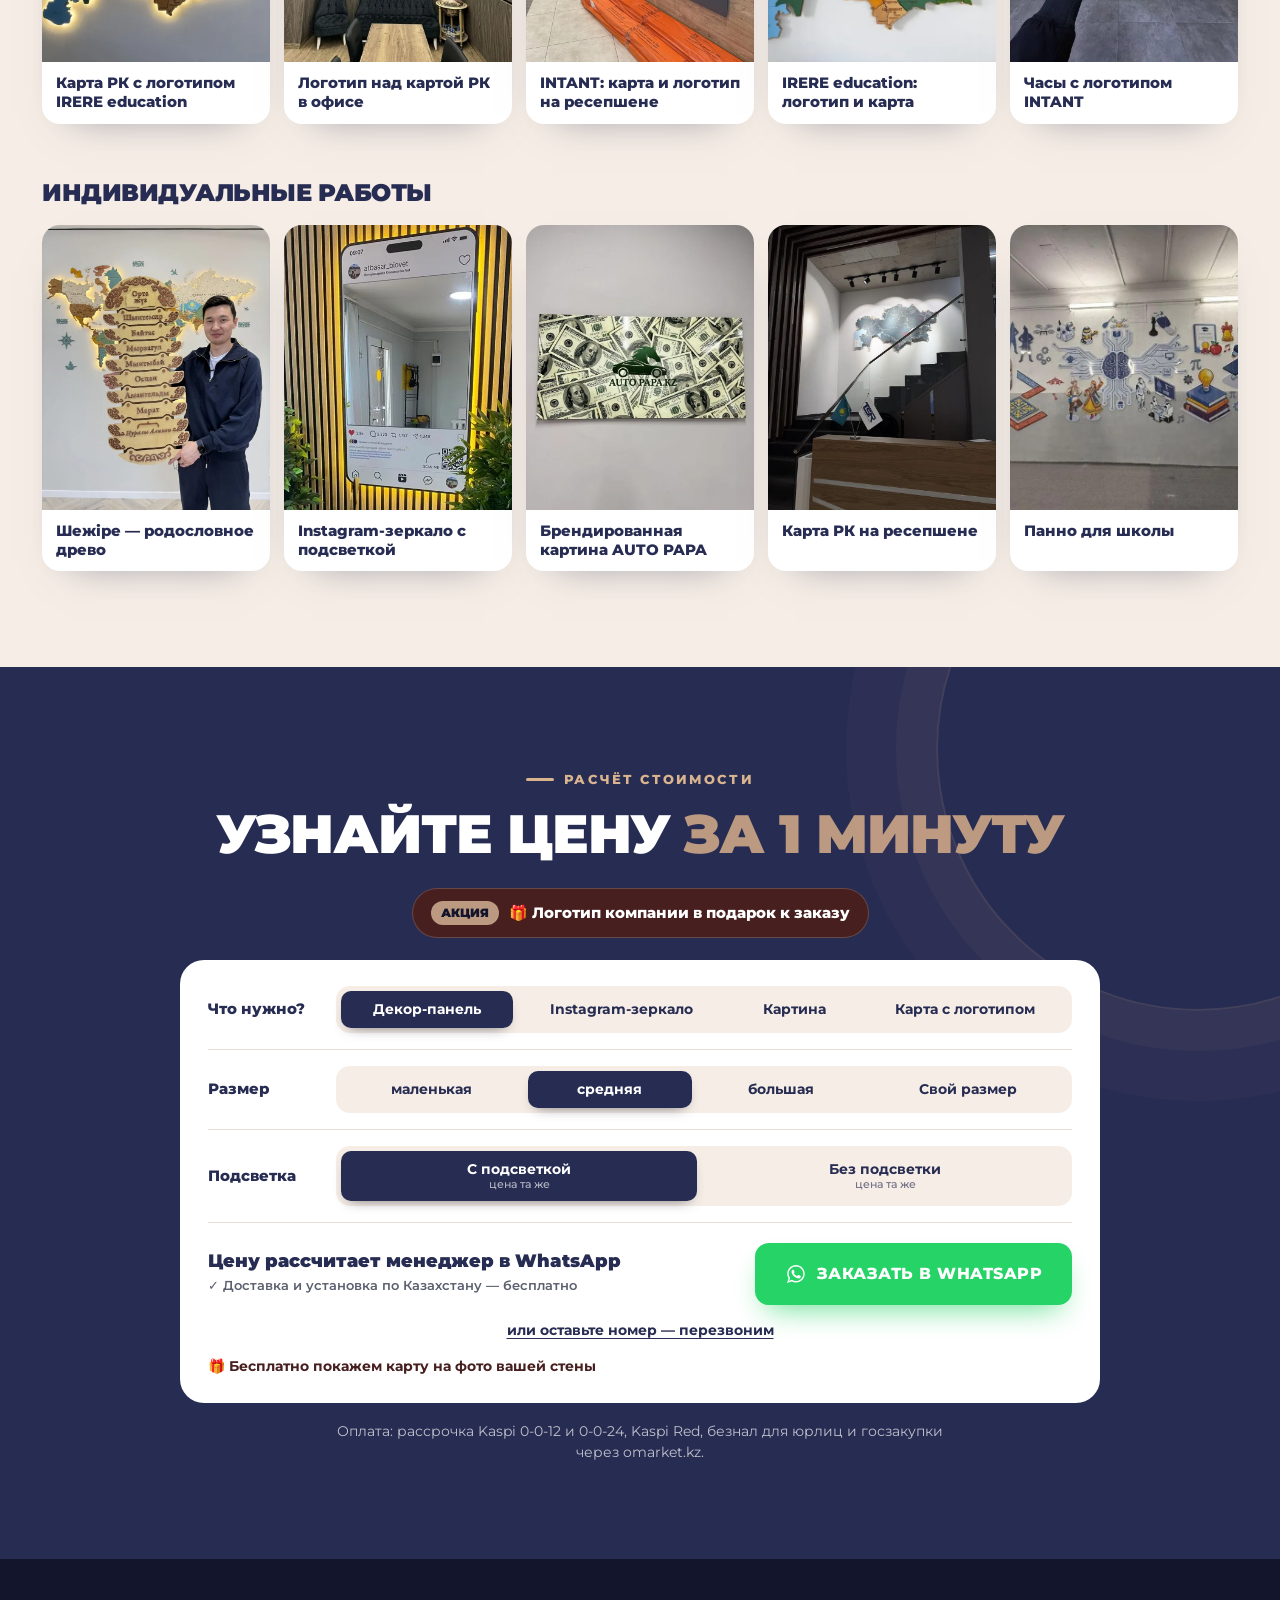
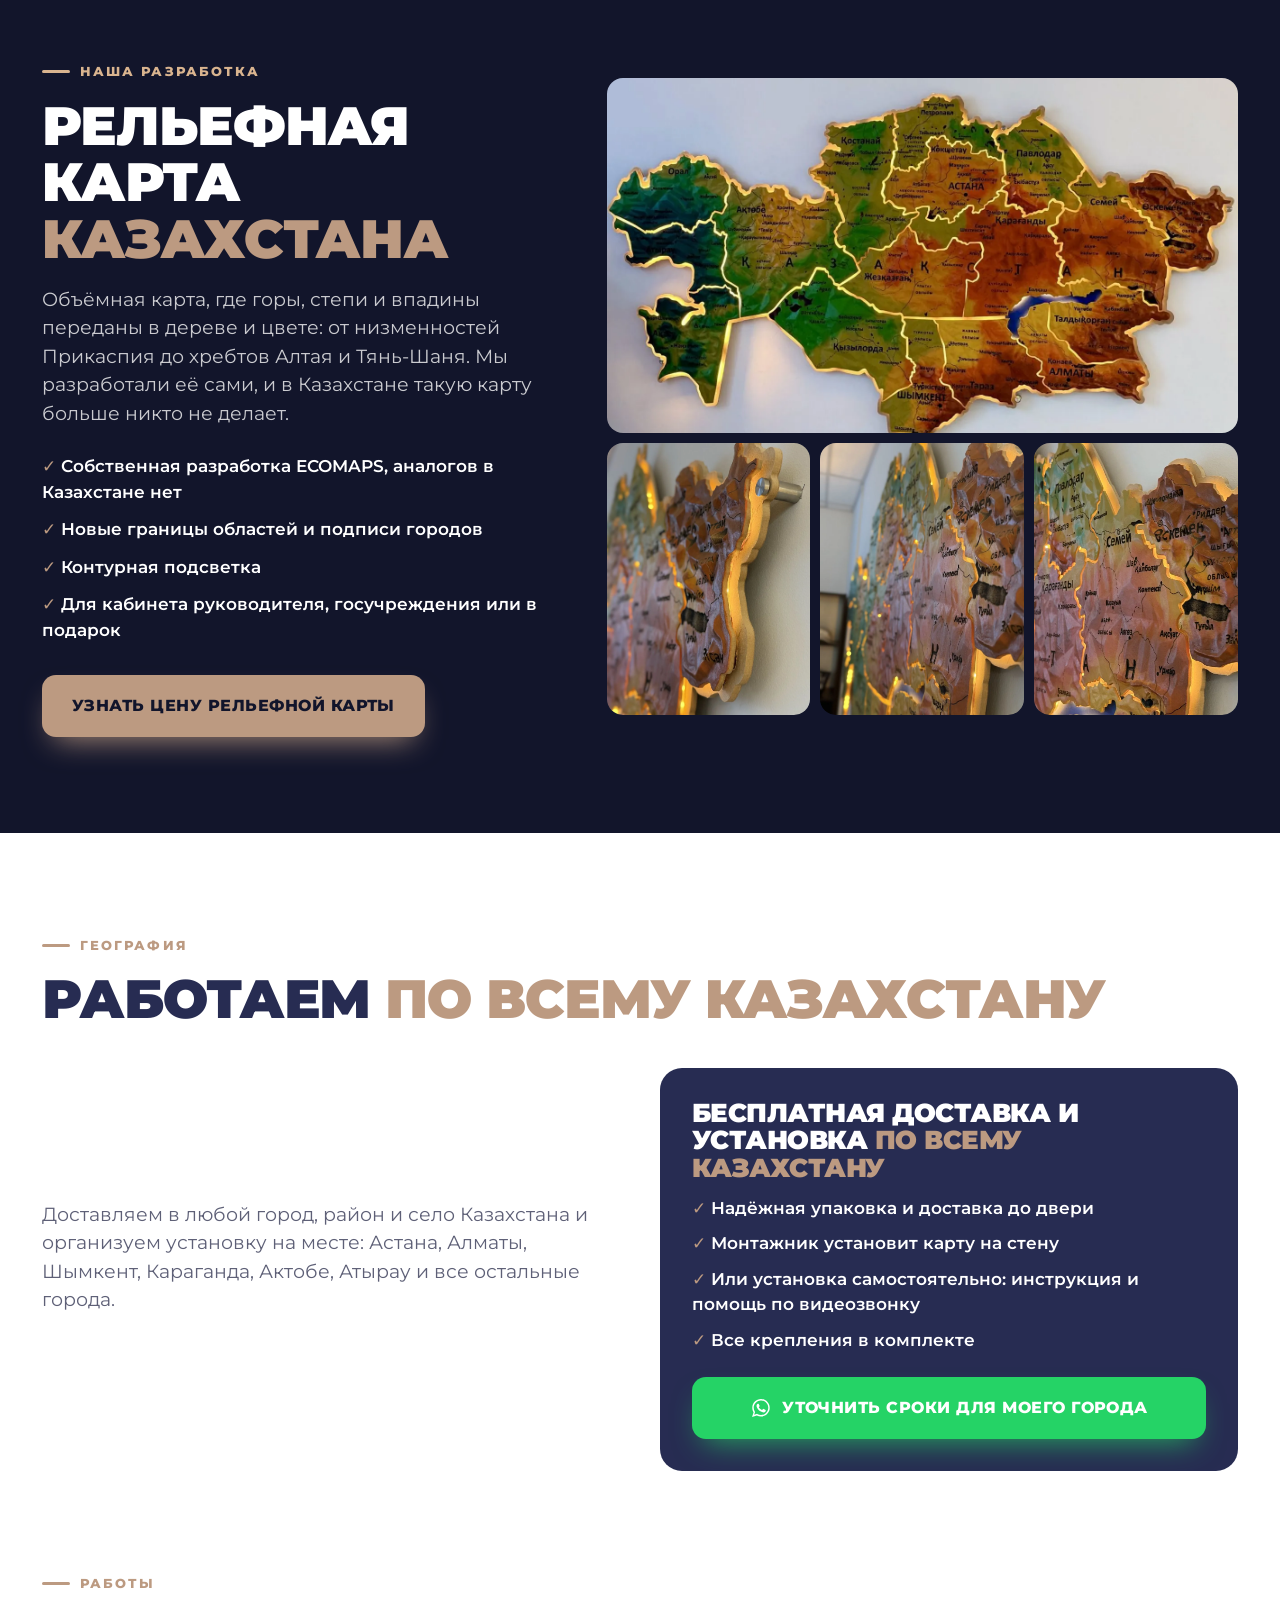
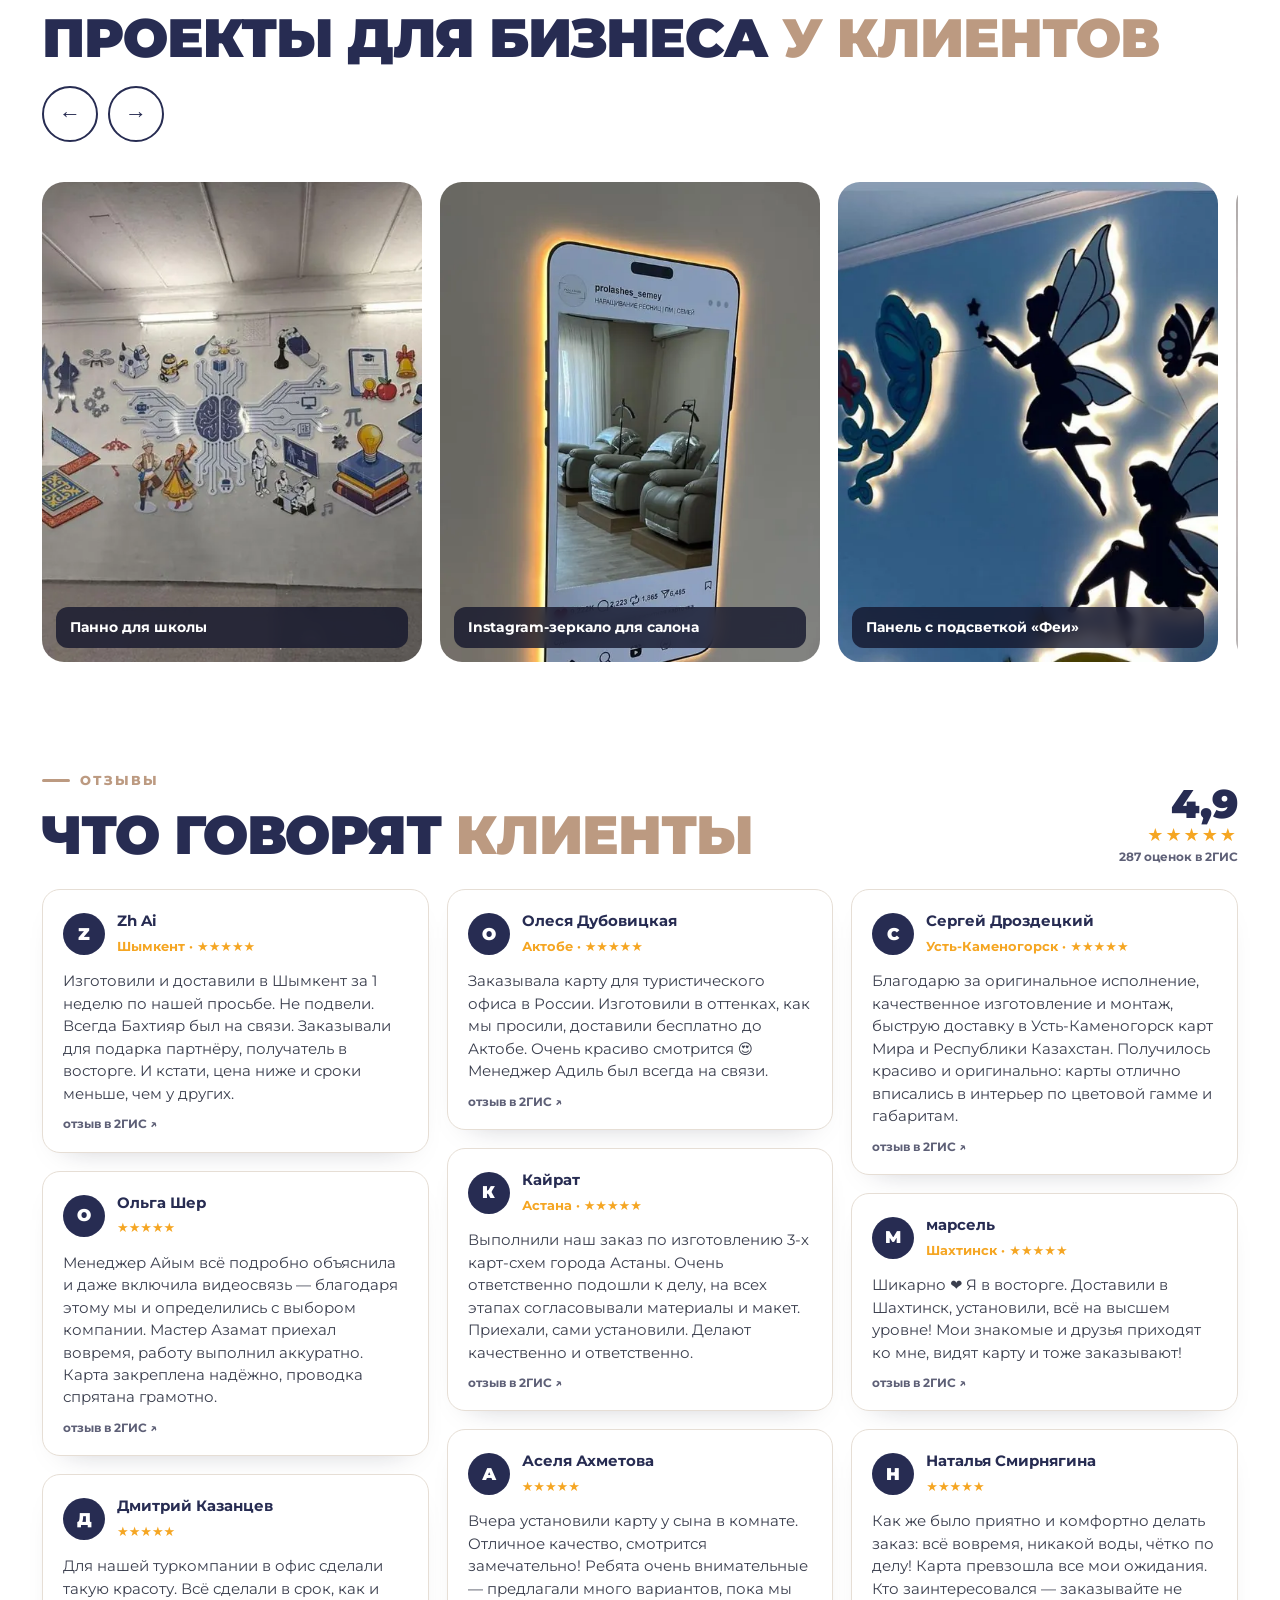
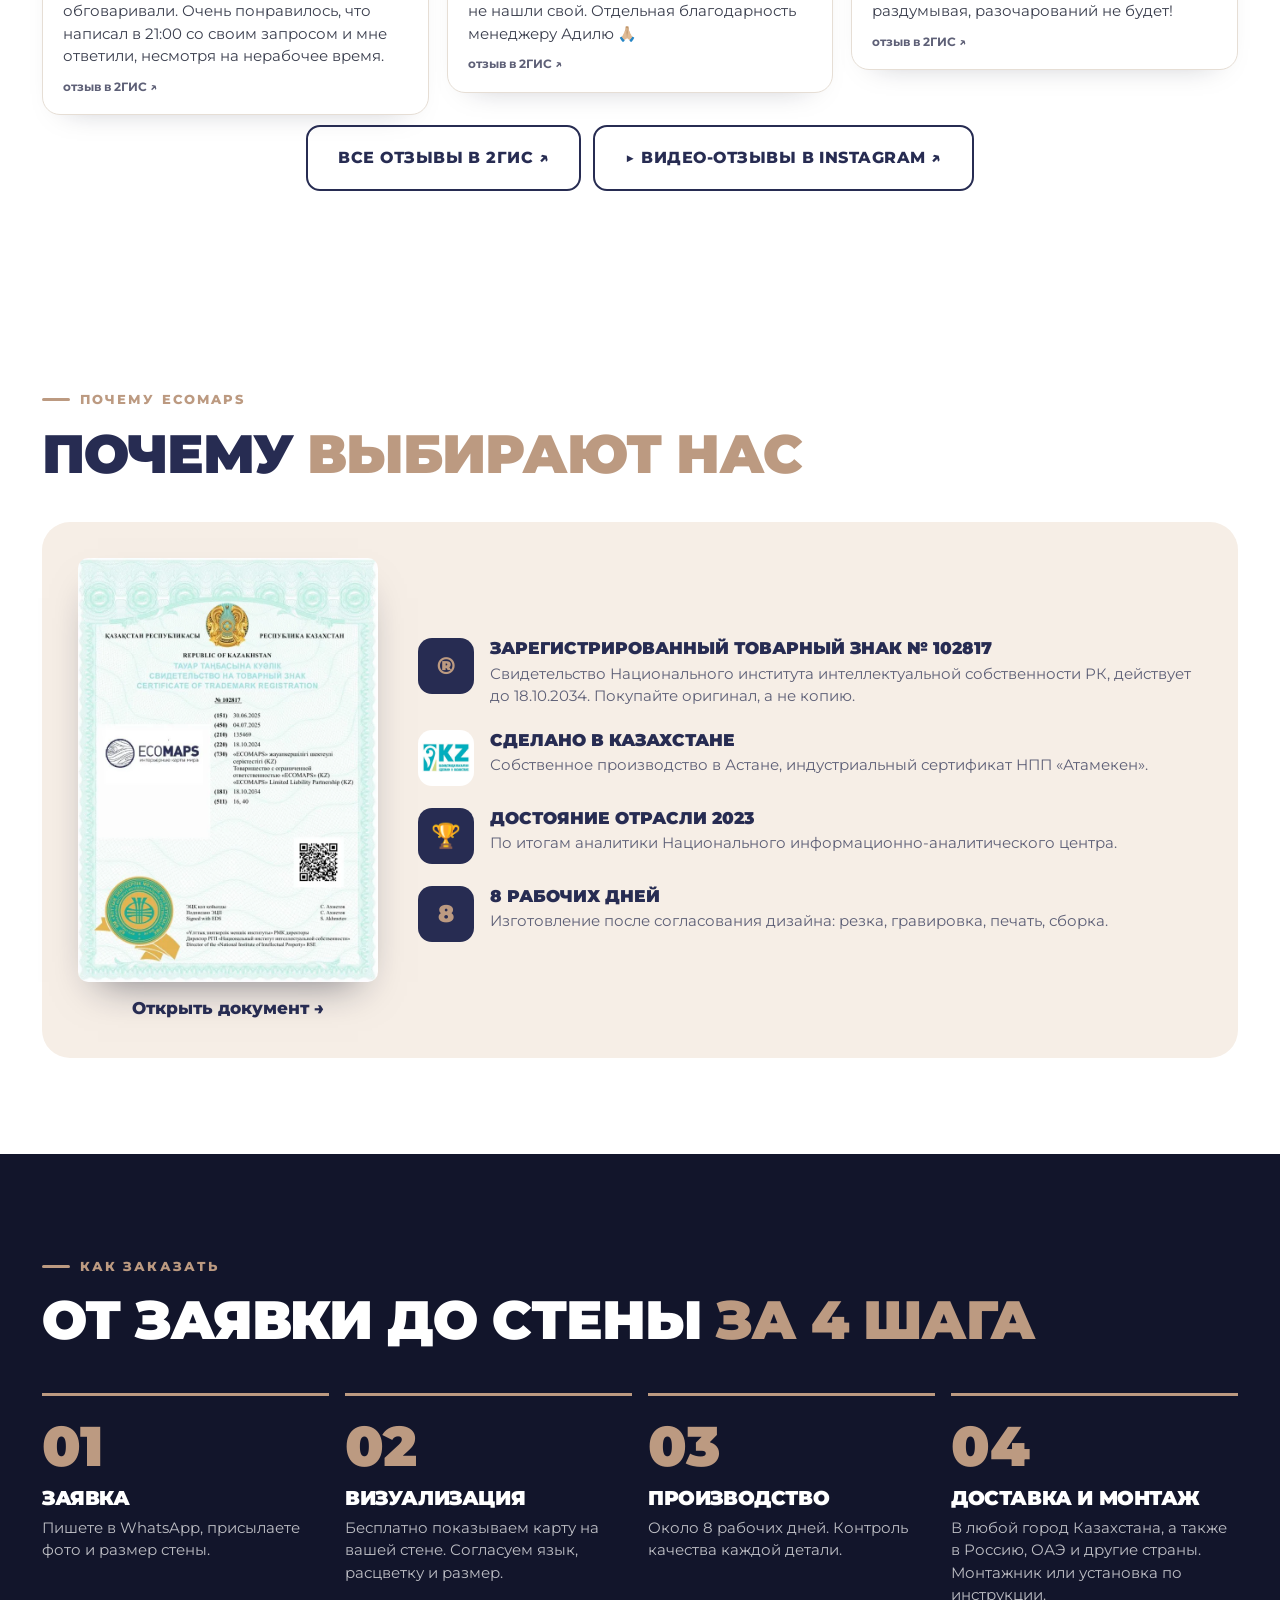
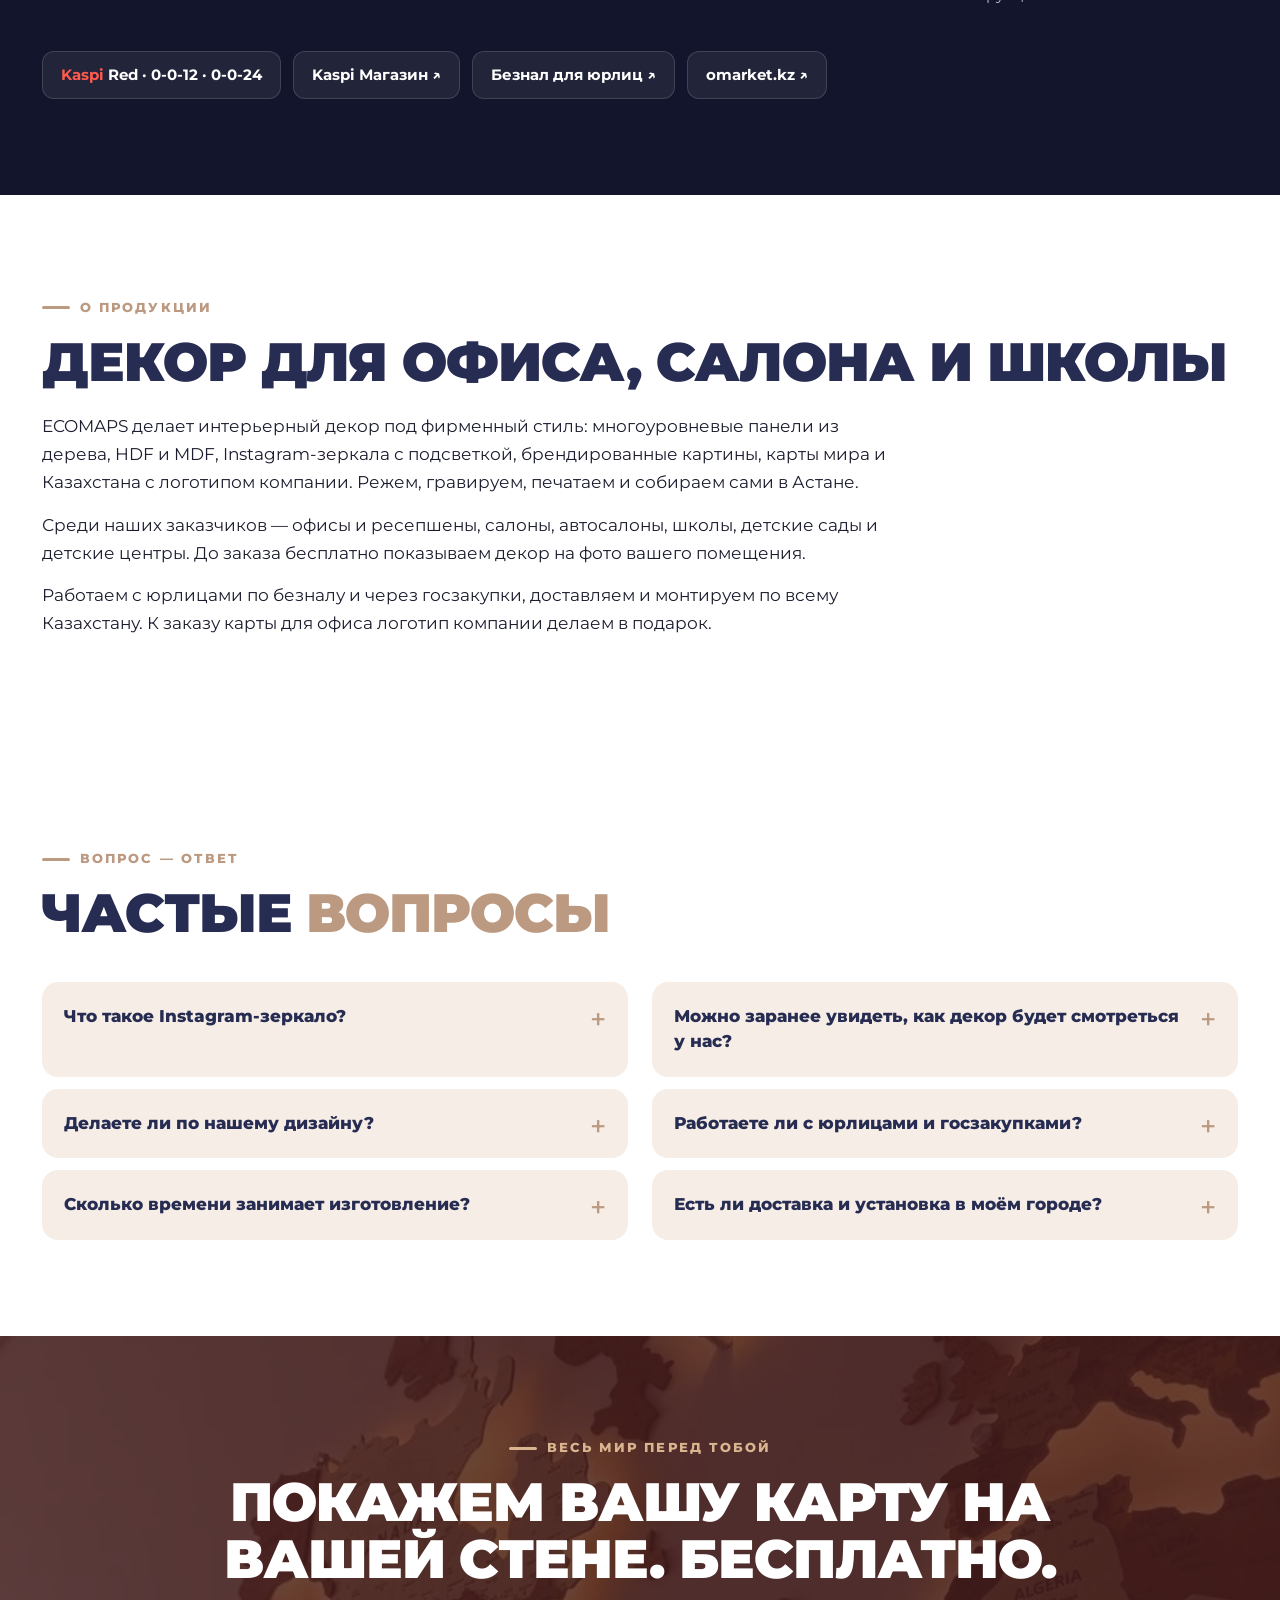
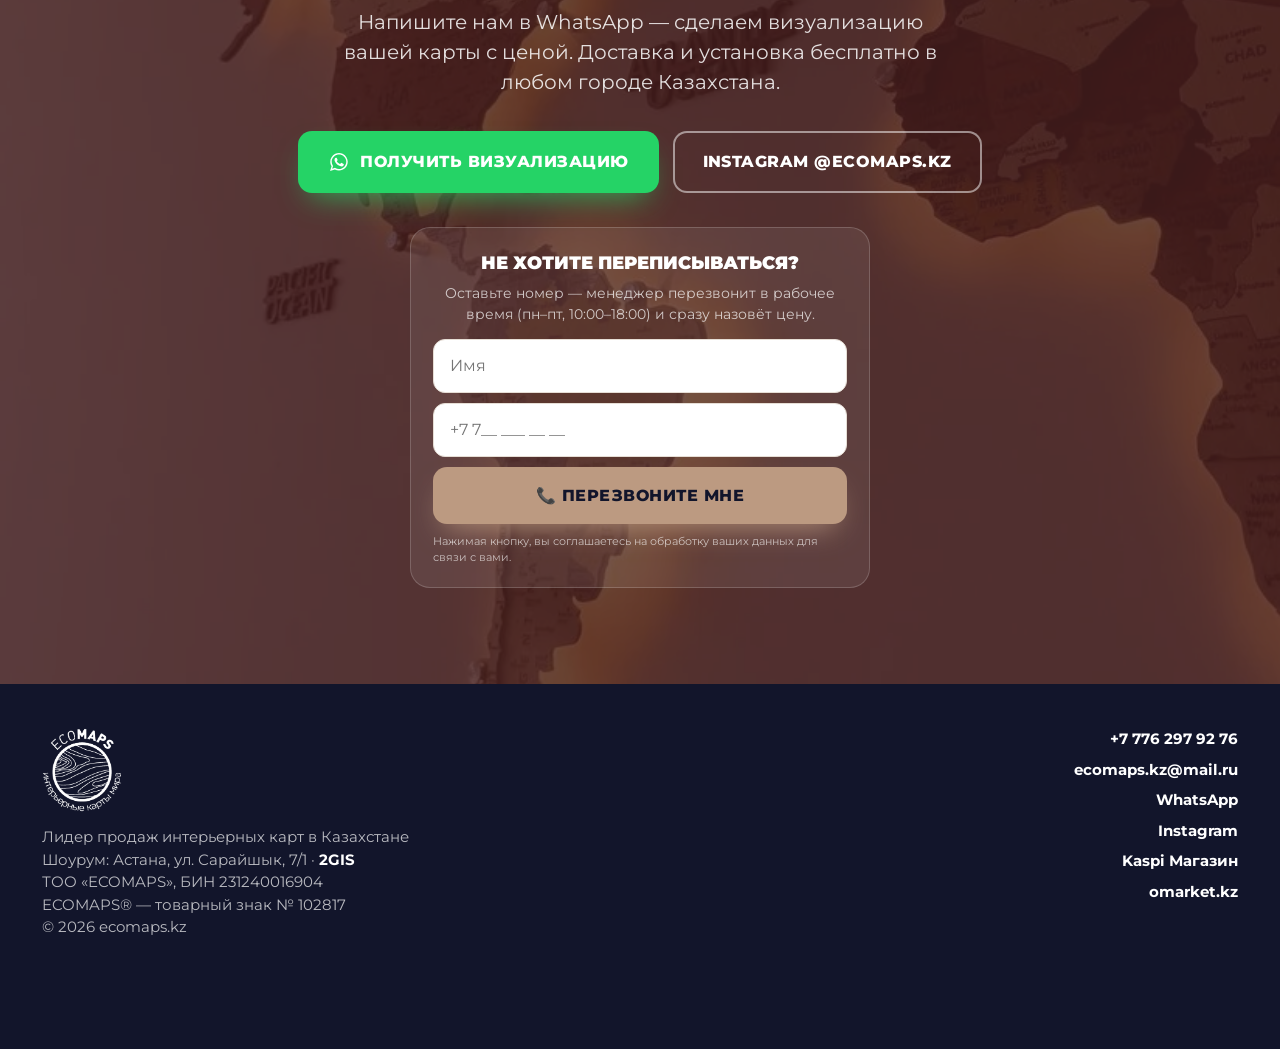
==== commit ac5ca33a: "Сайт: отзывы из 2ГИС, акция убрана, цена и «Напишите нам» на первом экране, форма «Перезвоните мне»," ====
--- a/business/index.html
+++ b/business/index.html
@@ -27,10 +27,19 @@
 /* Meta Pixel (Facebook/Instagram реклама): впишите ID в src/build.py → META_PIXEL_ID */
 var META_PIXEL_ID='576043711342731';if(META_PIXEL_ID){!function(f,b,e,v,n,t,s){if(f.fbq)return;n=f.fbq=function(){n.callMethod?n.callMethod.apply(n,arguments):n.queue.push(arguments)};if(!f._fbq)f._fbq=n;n.push=n;n.loaded=!0;n.version='2.0';n.queue=[];t=b.createElement(e);t.async=!0;t.src=v;s=b.getElementsByTagName(e)[0];s.parentNode.insertBefore(t,s)}(window,document,'script','https://connect.facebook.net/en_US/fbevents.js');fbq('init',META_PIXEL_ID);fbq('track','PageView');}
 </script>
+<script>/* TikTok Pixel (реклама в TikTok): ID в src/build.py → TT_PIXEL_ID */
+!function (w, d, t) {
+  w.TiktokAnalyticsObject=t;var ttq=w[t]=w[t]||[];ttq.methods=["page","track","identify","instances","debug","on","off","once","ready","alias","group","enableCookie","disableCookie","holdConsent","revokeConsent","grantConsent"],ttq.setAndDefer=function(t,e){t[e]=function(){t.push([e].concat(Array.prototype.slice.call(arguments,0)))}};for(var i=0;i<ttq.methods.length;i++)ttq.setAndDefer(ttq,ttq.methods[i]);ttq.instance=function(t){for(
+var e=ttq._i[t]||[],n=0;n<ttq.methods.length;n++)ttq.setAndDefer(e,ttq.methods[n]);return e},ttq.load=function(e,n){var r="https://analytics.tiktok.com/i18n/pixel/events.js",o=n&&n.partner;ttq._i=ttq._i||{},ttq._i[e]=[],ttq._i[e]._u=r,ttq._t=ttq._t||{},ttq._t[e]=+new Date,ttq._o=ttq._o||{},ttq._o[e]=n||{};n=document.createElement("script")
+;n.type="text/javascript",n.async=!0,n.src=r+"?sdkid="+e+"&lib="+t;e=document.getElementsByTagName("script")[0];e.parentNode.insertBefore(n,e)};
+  ttq.load('DBQ1JJJC77UBQ4PDTHPG');
+  ttq.page();
+}(window, document, 'ttq');
+</script>
 <link rel="preconnect" href="https://fonts.googleapis.com">
 <link rel="preconnect" href="https://fonts.gstatic.com" crossorigin>
 <link href="https://fonts.googleapis.com/css2?family=Montserrat:wght@400;500;600;700;800;900&display=swap" rel="stylesheet">
-<link rel="stylesheet" href="../assets/style.css?v=f919dbac">
+<link rel="stylesheet" href="../assets/style.css?v=34e55e02">
 <style>.hero-bg{background-image:url(../img/hero-biz.webp?v=f53d175c)}.final:before{background-image:url(../img/g3.webp?v=f53d175c)}</style>
 </head>
 <body data-mode="biz">
@@ -40,8 +49,6 @@
 </svg>
 
 <header id="top">
-  <div class="sale-bar" id="saleBar"><div class="wrap"><i class="fire" aria-hidden="true">🔥</i><b>Только 3 дня</b><i class="fire f2" aria-hidden="true">🔥</i> <span class="mq" aria-label="Скидки до 50% на карты из дерева"><em aria-hidden="true"><i>Скидки до 50% на карты из дерева</i><i>Скидки до 50% на карты из дерева</i><i>Скидки до 50% на карты из дерева</i><i>Скидки до 50% на карты из дерева</i></em></span> <a class="js-wa" href="https://ecomaps.kz/whatsapp" data-place="sale-bar">Узнать цену со скидкой →</a></div></div>
-  <script>(function(){var b=document.getElementById('saleBar');if(!b)return;document.documentElement.classList.add('has-sale')})()</script>
   <div class="wrap nav">
     <a class="logo" href="#top" aria-label="ECOMAPS"><img src="../img/logo-white.png?v=f53d175c" alt="ECOMAPS — интерьерные карты мира" width="70" height="74"></a>
     <nav class="menu">
@@ -73,9 +80,10 @@
       <li>Рассрочка Kaspi Red, 0-0-12 и 0-0-24</li>
     </ul>
     <div class="cta reveal">
-      <a class="btn btn-gold" href="#calc">Рассчитать стоимость</a>
-      <a class="btn btn-line js-wa" href="https://ecomaps.kz/whatsapp" data-place="hero"><svg><use href="#wa"/></svg>Написать в WhatsApp</a>
-    </div>
+      <a class="btn btn-wa btn-2l js-wa" href="https://ecomaps.kz/whatsapp" data-place="hero"><svg><use href="#wa"/></svg><span>Напишите нам<small>бесплатно покажем карту на вашей стене</small></span></a>
+      <a class="btn btn-line" href="#calc">Рассчитать стоимость</a>
+    </div>
+    
     <div class="stats reveal">
       <div class="stat"><b>8+</b><span>лет на рынке</span></div>
       <div class="stat"><b>15 000+</b><span>довольных клиентов</span></div>
@@ -183,8 +191,9 @@
         </div></div>
         <div class="go">
           <div class="price" id="calcPrice" aria-live="polite"></div>
-          <a class="btn btn-wa js-wa" id="sendCalc" href="https://ecomaps.kz/whatsapp" data-place="calc"><svg><use href="#wa"/></svg>Заказать со скидкой</a>
+          <a class="btn btn-wa js-wa" id="sendCalc" href="https://ecomaps.kz/whatsapp" data-place="calc"><svg><use href="#wa"/></svg>Заказать в WhatsApp</a>
         </div>
+        <p class="cb-link"><a href="#" data-cb="calc">или оставьте номер — перезвоним</a></p>
         <p class="gift-l">🎁 Бесплатно покажем карту на фото вашей стены</p>
       </div>
       <p class="calc-note">Оплата: рассрочка Kaspi 0-0-12 и 0-0-24, Kaspi Red, безнал для юрлиц и госзакупки через omarket.kz.</p>
@@ -216,6 +225,20 @@
       <div class="arrows" data-car="carWorks"><button aria-label="←">←</button><button aria-label="→">→</button></div>
     </div>
     <div class="car" id="carWorks"></div>
+  </div>
+</section>
+
+<section class="rv-sec" id="reviews">
+  <div class="wrap">
+    <div class="car-head">
+      <div><span class="kicker">Отзывы</span><h2>Что говорят <span class="t">клиенты</span></h2></div>
+      <a class="rv-score" href="https://2gis.kz/astana/firm/70000001057229459/tab/reviews" target="_blank" rel="noopener" data-track="outbound" data-to="2gis-reviews"><b>4,9</b><span class="rv-st">★★★★★</span><small>287 оценок в 2ГИС</small></a>
+    </div>
+    <div class="rvs"><figure class="rv"><div class="rv-top"><span class="ava">Z</span><figcaption><b>Zh Ai</b><small>Шымкент · ★★★★★</small></figcaption></div><blockquote>Изготовили и доставили в Шымкент за 1 неделю по нашей просьбе. Не подвели. Всегда Бахтияр был на связи. Заказывали для подарка партнёру, получатель в восторге. И кстати, цена ниже и сроки меньше, чем у других.</blockquote><a class="rv-src" href="https://2gis.kz/astana/firm/70000001057229459/tab/reviews" target="_blank" rel="noopener" data-track="outbound" data-to="2gis-reviews">отзыв в 2ГИС ↗</a></figure><figure class="rv"><div class="rv-top"><span class="ava">О</span><figcaption><b>Ольга Шер</b><small>★★★★★</small></figcaption></div><blockquote>Менеджер Айым всё подробно объяснила и даже включила видеосвязь — благодаря этому мы и определились с выбором компании. Мастер Азамат приехал вовремя, работу выполнил аккуратно. Карта закреплена надёжно, проводка спрятана грамотно.</blockquote><a class="rv-src" href="https://2gis.kz/astana/firm/70000001057229459/tab/reviews" target="_blank" rel="noopener" data-track="outbound" data-to="2gis-reviews">отзыв в 2ГИС ↗</a></figure><figure class="rv"><div class="rv-top"><span class="ava">Д</span><figcaption><b>Дмитрий Казанцев</b><small>★★★★★</small></figcaption></div><blockquote>Для нашей туркомпании в офис сделали такую красоту. Всё сделали в срок, как и обговаривали. Очень понравилось, что написал в 21:00 со своим запросом и мне ответили, несмотря на нерабочее время.</blockquote><a class="rv-src" href="https://2gis.kz/astana/firm/70000001057229459/tab/reviews" target="_blank" rel="noopener" data-track="outbound" data-to="2gis-reviews">отзыв в 2ГИС ↗</a></figure><figure class="rv"><div class="rv-top"><span class="ava">О</span><figcaption><b>Олеся Дубовицкая</b><small>Актобе · ★★★★★</small></figcaption></div><blockquote>Заказывала карту для туристического офиса в России. Изготовили в оттенках, как мы просили, доставили бесплатно до Актобе. Очень красиво смотрится 😍 Менеджер Адиль был всегда на связи.</blockquote><a class="rv-src" href="https://2gis.kz/astana/firm/70000001057229459/tab/reviews" target="_blank" rel="noopener" data-track="outbound" data-to="2gis-reviews">отзыв в 2ГИС ↗</a></figure><figure class="rv"><div class="rv-top"><span class="ava">К</span><figcaption><b>Кайрат</b><small>Астана · ★★★★★</small></figcaption></div><blockquote>Выполнили наш заказ по изготовлению 3-х карт-схем города Астаны. Очень ответственно подошли к делу, на всех этапах согласовывали материалы и макет. Приехали, сами установили. Делают качественно и ответственно.</blockquote><a class="rv-src" href="https://2gis.kz/astana/firm/70000001057229459/tab/reviews" target="_blank" rel="noopener" data-track="outbound" data-to="2gis-reviews">отзыв в 2ГИС ↗</a></figure><figure class="rv"><div class="rv-top"><span class="ava">А</span><figcaption><b>Аселя Ахметова</b><small>★★★★★</small></figcaption></div><blockquote>Вчера установили карту у сына в комнате. Отличное качество, смотрится замечательно! Ребята очень внимательные — предлагали много вариантов, пока мы не нашли свой. Отдельная благодарность менеджеру Адилю 🙏🏼</blockquote><a class="rv-src" href="https://2gis.kz/astana/firm/70000001057229459/tab/reviews" target="_blank" rel="noopener" data-track="outbound" data-to="2gis-reviews">отзыв в 2ГИС ↗</a></figure><figure class="rv"><div class="rv-top"><span class="ava">С</span><figcaption><b>Сергей Дроздецкий</b><small>Усть-Каменогорск · ★★★★★</small></figcaption></div><blockquote>Благодарю за оригинальное исполнение, качественное изготовление и монтаж, быструю доставку в Усть-Каменогорск карт Мира и Республики Казахстан. Получилось красиво и оригинально: карты отлично вписались в интерьер по цветовой гамме и габаритам.</blockquote><a class="rv-src" href="https://2gis.kz/astana/firm/70000001057229459/tab/reviews" target="_blank" rel="noopener" data-track="outbound" data-to="2gis-reviews">отзыв в 2ГИС ↗</a></figure><figure class="rv"><div class="rv-top"><span class="ava">М</span><figcaption><b>марсель</b><small>Шахтинск · ★★★★★</small></figcaption></div><blockquote>Шикарно ❤️ Я в восторге. Доставили в Шахтинск, установили, всё на высшем уровне! Мои знакомые и друзья приходят ко мне, видят карту и тоже заказывают!</blockquote><a class="rv-src" href="https://2gis.kz/astana/firm/70000001057229459/tab/reviews" target="_blank" rel="noopener" data-track="outbound" data-to="2gis-reviews">отзыв в 2ГИС ↗</a></figure><figure class="rv"><div class="rv-top"><span class="ava">Н</span><figcaption><b>Наталья Смирнягина</b><small>★★★★★</small></figcaption></div><blockquote>Как же было приятно и комфортно делать заказ: всё вовремя, никакой воды, чётко по делу! Карта превзошла все мои ожидания. Кто заинтересовался — заказывайте не раздумывая, разочарований не будет!</blockquote><a class="rv-src" href="https://2gis.kz/astana/firm/70000001057229459/tab/reviews" target="_blank" rel="noopener" data-track="outbound" data-to="2gis-reviews">отзыв в 2ГИС ↗</a></figure></div>
+    <div class="rv-more">
+      <a class="btn btn-line-d" href="https://2gis.kz/astana/firm/70000001057229459/tab/reviews" target="_blank" rel="noopener" data-track="outbound" data-to="2gis-reviews">Все отзывы в 2ГИС ↗</a>
+      <a class="btn btn-line-d" href="https://www.instagram.com/stories/highlights/17927520688482894/" target="_blank" rel="noopener" data-track="outbound" data-to="instagram-reviews">▶ Видео-отзывы в Instagram ↗</a>
+    </div>
   </div>
 </section>
 
@@ -279,10 +302,21 @@
   <div class="wrap">
     <span class="kicker" style="color:var(--gold)">Весь мир перед тобой</span>
     <h2>Покажем вашу карту на вашей стене. Бесплатно.</h2>
-    <p>Пришлите фото стены в WhatsApp, и мы сделаем визуализацию с ценой. Доставка и установка бесплатно в любом городе Казахстана.</p>
+    <p>Напишите нам в WhatsApp — сделаем визуализацию вашей карты с ценой. Доставка и установка бесплатно в любом городе Казахстана.</p>
     <div class="cta">
       <a class="btn btn-wa js-wa" href="https://ecomaps.kz/whatsapp" data-place="final"><svg><use href="#wa"/></svg>Получить визуализацию</a>
       <a class="btn btn-line" href="https://www.instagram.com/ecomaps.kz/" target="_blank" rel="noopener">Instagram @ecomaps.kz</a>
+    </div>
+    <div class="cb-box">
+      <b>Не хотите переписываться?</b><p>Оставьте номер — менеджер перезвонит в рабочее время (пн–пт, 10:00–18:00) и сразу назовёт цену.</p>
+    <form class="cbf" novalidate data-place="final">
+      <input type="text" name="name" placeholder="Имя" autocomplete="given-name" maxlength="60">
+      <input type="tel" name="phone" placeholder="+7 7__ ___ __ __" autocomplete="tel" inputmode="tel" required maxlength="20">
+      <input type="text" name="website" class="hp" tabindex="-1" autocomplete="off" aria-hidden="true">
+      <button class="btn btn-gold" type="submit">📞 Перезвоните мне</button>
+      <small class="cb-note">Нажимая кнопку, вы соглашаетесь на обработку ваших данных для связи с вами.</small>
+      <p class="cb-msg" role="status"></p>
+    </form>
     </div>
   </div>
 </section>
@@ -309,9 +343,20 @@
   <div class="sheet-box" role="dialog" aria-label="Как вам удобнее?">
     <button class="sheet-x" aria-label="×">×</button>
     <b>Как вам удобнее?</b>
-    <a class="btn btn-wa js-wa" href="https://ecomaps.kz/whatsapp" data-place="phone-wa"><svg><use href="#wa"/></svg>WhatsApp: чат или звонок</a>
+    <a class="btn btn-wa js-wa" id="sheetWa" href="https://ecomaps.kz/whatsapp" data-place="phone-wa"><svg><use href="#wa"/></svg><span class="m-only">WhatsApp: чат или звонок</span><span class="d-only">Открыть WhatsApp</span></a>
     <p class="hint">Откроется чат с менеджером. Чтобы позвонить, нажмите 📞 вверху чата.</p>
+    <p class="hint hint-d">Откроется WhatsApp на компьютере (приложение или WhatsApp Web). С телефона удобнее? Наш номер: +7 776 297 92 76</p>
     <a class="btn btn-gold" href="tel:+77762979276" data-place="phone-call">📞 Обычный звонок</a>
+    <div class="sheet-cb"><p class="or">или оставьте номер — перезвоним</p>
+    <form class="cbf" novalidate data-place="sheet">
+      <input type="text" name="name" placeholder="Имя" autocomplete="given-name" maxlength="60">
+      <input type="tel" name="phone" placeholder="+7 7__ ___ __ __" autocomplete="tel" inputmode="tel" required maxlength="20">
+      <input type="text" name="website" class="hp" tabindex="-1" autocomplete="off" aria-hidden="true">
+      <button class="btn btn-gold" type="submit">📞 Перезвоните мне</button>
+      <small class="cb-note">Нажимая кнопку, вы соглашаетесь на обработку ваших данных для связи с вами.</small>
+      <p class="cb-msg" role="status"></p>
+    </form>
+    </div>
   </div>
 </div>
 
@@ -331,7 +376,7 @@
 <a class="fab js-wa" href="https://ecomaps.kz/whatsapp" data-place="fab" aria-label="WhatsApp"><svg viewBox="0 0 32 32"><use href="#wa"/></svg></a>
 
 <script>
-const P='../', I18N={"cap": {"g1": "Карта мира с подсветкой", "physical": "Физическая карта мира", "kids": "Светлая карта для детской", "g7": "Карта мира с флагами", "hero": "Карта мира в гостиной", "g2": "Карта мира в офисе", "g3": "Подсветка крупным планом", "g4": "Кабинет руководителя", "g5": "Холодная подсветка", "g6": "Рабочий кабинет", "g8": "Светлая карта с подсветкой", "light": "Тёплая подсветка", "world": "Карта мира в квартире", "detail": "Каждая страна — отдельная деталь", "install": "Монтаж карты", "kazakhstan": "Карта РК с новыми областями", "kz/k-navy": "Ночная карта РК с подсветкой", "kz/k-phys": "Физическая карта Казахстана", "kz/k-phys2": "Физическая карта РК с подсветкой", "kz/k-dark": "Карта РК в переговорной", "kz/k-reception": "Карта РК на ресепшене", "relief/r3019": "Рельефная 3D-карта РК", "relief/r3018": "Рельефная карта Казахстана", "irere": "Карта РК с логотипом IRERE education", "office": "Карта РК и логотип INTANT", "tab-kz": "Карта РК в фирменных цветах", "gift/la": "Логотип над картой РК в офисе", "gift/intant": "INTANT: карта и логотип на ресепшене", "gift/irere2": "IRERE education: логотип и карта", "gift/clock": "Часы с логотипом INTANT", "gift/shezhire": "Шежіре — родословное древо", "gift/autopapa": "Брендированная картина AUTO PAPA", "mirrors/m1": "Instagram-зеркало для салона", "mirrors/m3": "Instagram-зеркало с подсветкой", "services/poster": "Брендированная картина для автосалона", "services/interior2": "Оформление детского сада", "panels/school-mural": "Панно для школы", "services/panels": "Декор-панель «Робот»", "services/painting": "Картина в раме для офиса", "panels/fairies": "Панель с подсветкой «Феи»", "panels/space-corridor": "Оформление коридора «Космос»", "panels/kids-robot": "Панель для детского центра", "panels/planets": "Панель «Планеты»", "mirrors/m4": "Instagram-зеркало для школы"}, "calc": {"per": "₸/мес", "inst": "в рассрочку Kaspi 0-0-12", "free": "Доставка и установка по Казахстану — бесплатно", "ask": "Цену рассчитает менеджер в WhatsApp", "or": "или", "disc": "Скидка 50%"}};
+const P='../', I18N={"cap": {"g1": "Карта мира с подсветкой", "physical": "Физическая карта мира", "kids": "Светлая карта для детской", "g7": "Карта мира с флагами", "hero": "Карта мира в гостиной", "g2": "Карта мира в офисе", "g3": "Подсветка крупным планом", "g4": "Кабинет руководителя", "g5": "Холодная подсветка", "g6": "Рабочий кабинет", "g8": "Светлая карта с подсветкой", "light": "Тёплая подсветка", "world": "Карта мира в квартире", "detail": "Каждая страна — отдельная деталь", "install": "Монтаж карты", "kazakhstan": "Карта РК с новыми областями", "kz/k-navy": "Ночная карта РК с подсветкой", "kz/k-phys": "Физическая карта Казахстана", "kz/k-phys2": "Физическая карта РК с подсветкой", "kz/k-dark": "Карта РК в переговорной", "kz/k-reception": "Карта РК на ресепшене", "relief/r3019": "Рельефная 3D-карта РК", "relief/r3018": "Рельефная карта Казахстана", "irere": "Карта РК с логотипом IRERE education", "office": "Карта РК и логотип INTANT", "tab-kz": "Карта РК в фирменных цветах", "gift/la": "Логотип над картой РК в офисе", "gift/intant": "INTANT: карта и логотип на ресепшене", "gift/irere2": "IRERE education: логотип и карта", "gift/clock": "Часы с логотипом INTANT", "gift/shezhire": "Шежіре — родословное древо", "gift/autopapa": "Брендированная картина AUTO PAPA", "mirrors/m1": "Instagram-зеркало для салона", "mirrors/m3": "Instagram-зеркало с подсветкой", "services/poster": "Брендированная картина для автосалона", "services/interior2": "Оформление детского сада", "panels/school-mural": "Панно для школы", "services/panels": "Декор-панель «Робот»", "services/painting": "Картина в раме для офиса", "panels/fairies": "Панель с подсветкой «Феи»", "panels/space-corridor": "Оформление коридора «Космос»", "panels/kids-robot": "Панель для детского центра", "panels/planets": "Панель «Планеты»", "mirrors/m4": "Instagram-зеркало для школы"}, "calc": {"per": "₸/мес", "inst": "в рассрочку Kaspi 0-0-12", "free": "Доставка и установка по Казахстану — бесплатно", "ask": "Цену рассчитает менеджер в WhatsApp", "or": "или", "disc": ""}, "cb": {"ok": "Спасибо! Менеджер перезвонит вам в рабочее время.", "bad": "Проверьте номер телефона", "err": "Не получилось отправить. Напишите нам в WhatsApp или позвоните +7 776 297 92 76."}};
 const $=s=>document.querySelector(s), $$=s=>[...document.querySelectorAll(s)];
 const LANG=document.documentElement.lang;
 
@@ -342,7 +387,9 @@
   /* Google Ads: конверсия «Клик WhatsApp с сайта» (аккаунт 929-122-4347) */
   try{if(ev==='whatsapp_click'||ev==='phone_call') gtag('event','conversion',{send_to:'AW-826481600/ZKglCIKfqrQdEMC3jIoD'})}catch(e){}
   try{if(window.ym&&YM_ID) ym(YM_ID,'reachGoal',ev,p)}catch(e){}
-  try{if(window.fbq){const std={whatsapp_click:'Contact',phone_call:'Contact',calc_submit:'Lead',outbound:'ViewContent'}[ev]; std?fbq('track',std,p):fbq('trackCustom',ev,p)}}catch(e){}
+  /* TikTok: клик WhatsApp/звонок = Contact, расчёт цены = SubmitForm */
+  try{if(window.ttq){const tts={whatsapp_click:'Contact',phone_call:'Contact',calc_submit:'SubmitForm'}[ev]; if(tts) ttq.track(tts,{content_name:ev+(p.place?':'+p.place:'')})}}catch(e){}
+  try{if(window.fbq){const std={whatsapp_click:'Contact',phone_call:'Contact',calc_submit:'Lead',callback_lead:'Lead',outbound:'ViewContent'}[ev]; std?fbq('track',std,p):fbq('trackCustom',ev,p)}}catch(e){}
 }
 
 $('#y').textContent=new Date().getFullYear();
@@ -350,7 +397,13 @@
 const onS=()=>{hdr.classList.toggle('solid',scrollY>40);
   const h=$('.hero').getBoundingClientRect();
   const hb=hdr.getBoundingClientRect().bottom; mb.style.top=Math.round(hb)+'px'; /* полоска разделов — сразу под шапкой (с акционной полосой шапка выше) */
-  mb.classList.toggle('show', h.bottom<hb); hdr.classList.toggle('flat', h.bottom<hb);};
+  const dn=scrollY>(window._ly||0)+4, up=scrollY<(window._ly||0)-4; if(dn||up) window._ly=scrollY;
+  const past=h.bottom<hb; if(!past) mb._h=false; else if(dn&&innerWidth<=640) mb._h=true; else if(up) mb._h=false;
+  mb.classList.toggle('show', past&&!mb._h); hdr.classList.toggle('flat', past);};
+/* круглая кнопка WhatsApp прячется, когда на экране и так есть зелёная кнопка — чтобы не закрывать текст */
+const fab=$('.fab');
+if('IntersectionObserver' in window&&fab){const vis=new Set(); const io=new IntersectionObserver(es=>{es.forEach(x=>x.isIntersecting?vis.add(x.target):vis.delete(x.target)); fab.classList.toggle('hide',vis.size>0);});
+  $$('.hero .cta,#sendCalc,.final .cta,.cb-box,footer').forEach(x=>io.observe(x));}
 addEventListener('scroll',onS,{passive:true}); addEventListener('resize',onS); onS();
 
 const logos=[['kazakhtelecom.svg','Kazakhtelecom'],['pres/ktz-v.png','Қазақстан темір жолы'],['pres/nis.png','Nazarbayev Intellectual Schools'],['pres/bigroup.png','BI Group'],['pres/erg.png','ERG'],['pres/astanamotors.png','Astana Motors'],['pres/scat.png','SCAT Airlines'],['otbasy.svg','Otbasy Bank'],['allur.svg','Allur'],['iek.svg','IEK'],['pres/binom.png','BINOM School'],['pres/rfmsh.png','РФМШ'],['pres/spectrum.png','Spectrum International School'],['pres/svoydom.png','Svoy Dom'],['pres/gybrat.png','Gybrat'],['pres/helios.png','Helios']];
@@ -391,7 +444,7 @@
   const s=$('.seg[data-k="size"] button.on'), t=$('.seg[data-k="type"] button.on');
   let p=s&&s.dataset.p?+s.dataset.p:0; if(t&&t.hasAttribute('data-np')) p=0;
   if(p&&t&&t.dataset.add) p+= +t.dataset.add;
-  box.innerHTML=p?`<span class="tag">${L.disc}</span><s>${fmt(p*2)}</s><b>${fmt(p)}</b><small>${L.or} ${fmt(p/12).replace(' ₸','')} ${L.per} ${L.inst}${L.free?'<br>✓ '+L.free:''}</small>`
+  box.innerHTML=p?`${L.disc?`<span class="tag">${L.disc}</span><s>${fmt(p*2)}</s>`:''}<b>${fmt(p)}</b><small>${L.or} ${fmt(p/12).replace(' ₸','')} ${L.per} ${L.inst}${L.free?'<br>✓ '+L.free:''}</small>`
                  :`<b class="ask">${L.ask}</b>${L.free?'<small>✓ '+L.free+'</small>':''}`;}
 calcPrice();
 $('#sendCalc').addEventListener('click',()=>track('calc_submit',{type:val('type'),size:val('size'),light:val('light'),price:($('.seg[data-k="size"] button.on')||{}).dataset?.p||''}));
@@ -399,7 +452,30 @@
 /* ---------- телефон: WhatsApp или звонок ---------- */
 const sheet=$('#sheet');
 $$('[data-choose]').forEach(a=>a.addEventListener('click',e=>{e.preventDefault();e.stopImmediatePropagation();sheet.hidden=false;track('phone_open');}));
-sheet.addEventListener('click',e=>{if(e.target===sheet||e.target.closest('.sheet-x')) sheet.hidden=true;});
+sheet.addEventListener('click',e=>{if(e.target===sheet||e.target.closest('.sheet-x')){sheet.hidden=true;sheet.classList.remove('desk','cbonly');}});
+/* компьютер: вместо перехода на страницу wa.me показываем выбор — WhatsApp в новой вкладке, номер или «перезвоните мне» */
+const DESK=matchMedia('(hover:hover) and (pointer:fine)').matches && !/Android|iPhone|iPad|Mobile/i.test(navigator.userAgent);
+const sWa=$('#sheetWa');
+if(DESK){ sWa.target='_blank'; sWa.rel='noopener';
+  document.addEventListener('click',e=>{const w=e.target.closest('.js-wa'); if(!w||w===sWa||e.metaKey||e.ctrlKey) return;
+    e.preventDefault(); e.stopImmediatePropagation(); sWa.dataset.place=w.dataset.place||'desk'; sheet.classList.add('desk'); sheet.hidden=false; track('desk_choice',{place:w.dataset.place||''});},true); }
+$$('[data-cb]').forEach(a=>a.addEventListener('click',e=>{e.preventDefault(); sWa.dataset.place=a.dataset.cb; sheet.classList.add('cbonly'); sheet.hidden=false; const f=$('.sheet-cb input[name=phone]'); f&&setTimeout(()=>f.focus(),50); track('cb_open',{place:a.dataset.cb});}));
+
+/* ---------- форма «Перезвоните мне» → /api/lead (Cloudflare Worker → Telegram) ---------- */
+const CBT=I18N.cb;
+$$('.cbf').forEach(f=>f.addEventListener('submit',async e=>{e.preventDefault();
+  const msg=f.querySelector('.cb-msg'), btn=f.querySelector('button'), ph=f.phone.value, d=ph.replace(/\D/g,'');
+  if(d.length<10||d.length>13){msg.textContent=CBT.bad; msg.className='cb-msg err'; f.phone.focus(); return;}
+  const place=f.dataset.place==='sheet'?(sWa.dataset.place||'sheet'):f.dataset.place;
+  let note=''; try{note=waText(place).replace(/^[^!]*!\s*/,'').replace(/\s*\((с сайта|ecomaps)[^)]*\)\s*$/,'');}catch(_){}
+  const utm=new URLSearchParams(location.search); const src=['utm_source','utm_medium','utm_campaign'].map(k=>utm.get(k)).filter(Boolean).join(' / ')||document.referrer.replace(/^https?:\/\//,'').split('/')[0]||'прямой заход';
+  btn.disabled=true;
+  try{const r=await fetch('/api/lead',{method:'POST',headers:{'content-type':'application/json'},body:JSON.stringify({name:f.name.value.trim(),phone:ph,website:f.website.value,page:location.pathname,place,note,utm:src})});
+    const j=await r.json().catch(()=>({})); if(!r.ok||!j.ok) throw 0;
+    f.reset(); f.classList.add('done'); msg.textContent=CBT.ok; msg.className='cb-msg ok'; track('callback_lead',{place});
+    try{oaiq('measure','lead_created',{type:'customer_action'})}catch(_){}
+  }catch(_){msg.textContent=CBT.err; msg.className='cb-msg err';}
+  btn.disabled=false;}));
 $('[data-place="phone-call"]').addEventListener('click',()=>{track('phone_call'); try{oaiq('measure','lead_created',{type:'customer_action'})}catch(_){}});
 
 
--- a/assets/style.css
+++ b/assets/style.css
@@ -448,3 +448,68 @@
 @keyframes saleMarq{from{transform:translateX(0)}to{transform:translateX(-50%)}}
 @media(max-width:640px){.sale-bar .fire{font-size:15px}.sale-bar .mq{flex-basis:100%;width:100%;font-size:13px}}
 @media(prefers-reduced-motion:reduce){.sale-bar .mq em{animation:none}}
+/* ===== 13.11: первый экран, отзывы, «перезвоните мне», мобильная шапка ===== */
+.btn-2l{flex-direction:row;gap:12px;text-align:left;line-height:1.15}
+.btn-2l span{display:flex;flex-direction:column}
+.btn-2l small{font-size:11.5px;font-weight:600;text-transform:none;letter-spacing:0;opacity:.92;margin-top:3px}
+.hprice{margin:16px 0 0;color:#fff;font-size:15px;font-weight:600;opacity:.95}
+.hprice b{font-size:22px;font-weight:900;color:var(--gold)}
+@media(max-width:640px){.hprice{font-size:13.5px;text-align:center}.hprice b{font-size:20px}.btn-2l{justify-content:center}}
+/* отзывы */
+.rv-sec{padding-top:0}
+.rv-score{display:flex;flex-direction:column;align-items:flex-end;text-decoration:none;color:var(--navy);line-height:1.1}
+.rv-score b{font-size:40px;font-weight:900}
+.rv-score .rv-st{color:#F5A623;font-size:18px;letter-spacing:2px}
+.rv-score small{font-size:12px;color:var(--muted);font-weight:700;margin-top:4px}
+.rvs{columns:3 300px;column-gap:18px;margin-top:26px}
+.rv{break-inside:avoid;margin:0 0 18px;background:#fff;border:1px solid var(--line);border-radius:18px;padding:20px 20px 16px;box-shadow:0 14px 30px -24px rgba(18,21,43,.35)}
+.rv-top{display:flex;align-items:center;gap:12px;margin-bottom:12px}
+.rv .ava{flex:none;width:42px;height:42px;border-radius:50%;background:var(--navy);color:#fff;display:grid;place-items:center;font-weight:900;font-size:17px}
+.rv figcaption b{display:block;color:var(--navy);font-size:15px}
+.rv figcaption small{color:#F5A623;font-size:13px;font-weight:700}
+.rv blockquote{margin:0;color:#3b3f4e;font-size:14.5px;line-height:1.55}
+.rv-src{display:inline-block;margin-top:10px;font-size:12px;font-weight:700;color:var(--muted);text-decoration:none}
+.rv-more{display:flex;gap:12px;flex-wrap:wrap;justify-content:center;margin-top:10px}
+.btn-line-d{border:2px solid var(--navy);color:var(--navy);background:transparent}
+.btn-line-d:hover{background:var(--navy);color:#fff}
+@media(max-width:640px){
+  .rv-score{align-items:flex-start;flex-direction:row;gap:8px;align-items:baseline;margin-top:8px}.rv-score b{font-size:28px}
+  .rvs{columns:auto;display:flex;gap:12px;overflow-x:auto;scroll-snap-type:x mandatory;margin:20px -22px 0;padding:0 22px 8px;scrollbar-width:none}
+  .rvs::-webkit-scrollbar{display:none}
+  .rv{flex:0 0 84%;scroll-snap-align:center;margin:0}
+  .rv-more .btn{width:100%}
+}
+/* форма «Перезвоните мне» */
+.cbf{display:grid;gap:10px;text-align:left}
+.cbf input{font:inherit;font-size:16px;padding:14px 16px;border-radius:12px;border:1.5px solid var(--line);background:#fff;color:var(--navy);width:100%;box-sizing:border-box}
+.cbf input:focus{outline:none;border-color:var(--gold)}
+.cbf .hp{position:absolute;left:-9999px;width:1px;height:1px;opacity:0}
+.cbf .btn{width:100%}
+.cbf .btn:disabled{opacity:.6}
+.cb-note{font-size:11px;color:var(--muted);line-height:1.4}
+.cb-msg{margin:0;font-size:14px;font-weight:700}
+.cb-msg:empty{display:none}
+.cb-msg.ok{color:#1d8a4b}.cb-msg.err{color:#c0392b}
+.cbf.done input,.cbf.done .btn,.cbf.done .cb-note{display:none}
+.cb-box{max-width:460px;margin:34px auto 0;background:rgba(255,255,255,.08);border:1px solid rgba(255,255,255,.18);border-radius:20px;padding:22px}
+.cb-box>b{display:block;font-size:18px;font-weight:900;text-transform:uppercase}
+.cb-box>p{font-size:14px;opacity:.85;margin:6px 0 14px}
+.cb-box .cb-note{color:rgba(255,255,255,.65)}
+.cb-box .cb-msg.ok{color:#7be3a4}.cb-box .cb-msg.err{color:#ffb4a8}
+.cb-link{margin:12px 0 0;text-align:center}
+.cb-link a{color:var(--navy);font-weight:700;font-size:14px;text-underline-offset:3px}
+.sheet-box{max-height:calc(100vh - 40px);overflow:auto}
+.sheet-cb .or{margin:6px 0 10px;font-size:13px;font-weight:700;color:var(--muted)}
+.sheet .d-only,.sheet .hint-d{display:none}
+.sheet.desk .d-only,.sheet.desk .hint-d{display:inline}
+.sheet.desk .hint-d{display:block}
+.sheet.desk .m-only,.sheet.desk .hint:not(.hint-d),.sheet.desk [data-place="phone-call"]{display:none}
+.sheet.cbonly .sheet-box>.btn,.sheet.cbonly .hint{display:none}
+/* мобильная шапка компактнее */
+.fab{transition:opacity .25s,transform .25s}
+.fab.hide{opacity:0;transform:scale(.6);pointer-events:none}
+@media(max-width:640px){
+  .fab{width:54px;height:54px;right:14px;bottom:14px}.fab svg{width:28px;height:28px}
+  .mb-l{display:none}
+  .modebar,.modebar.show{padding:5px 8px}
+}
